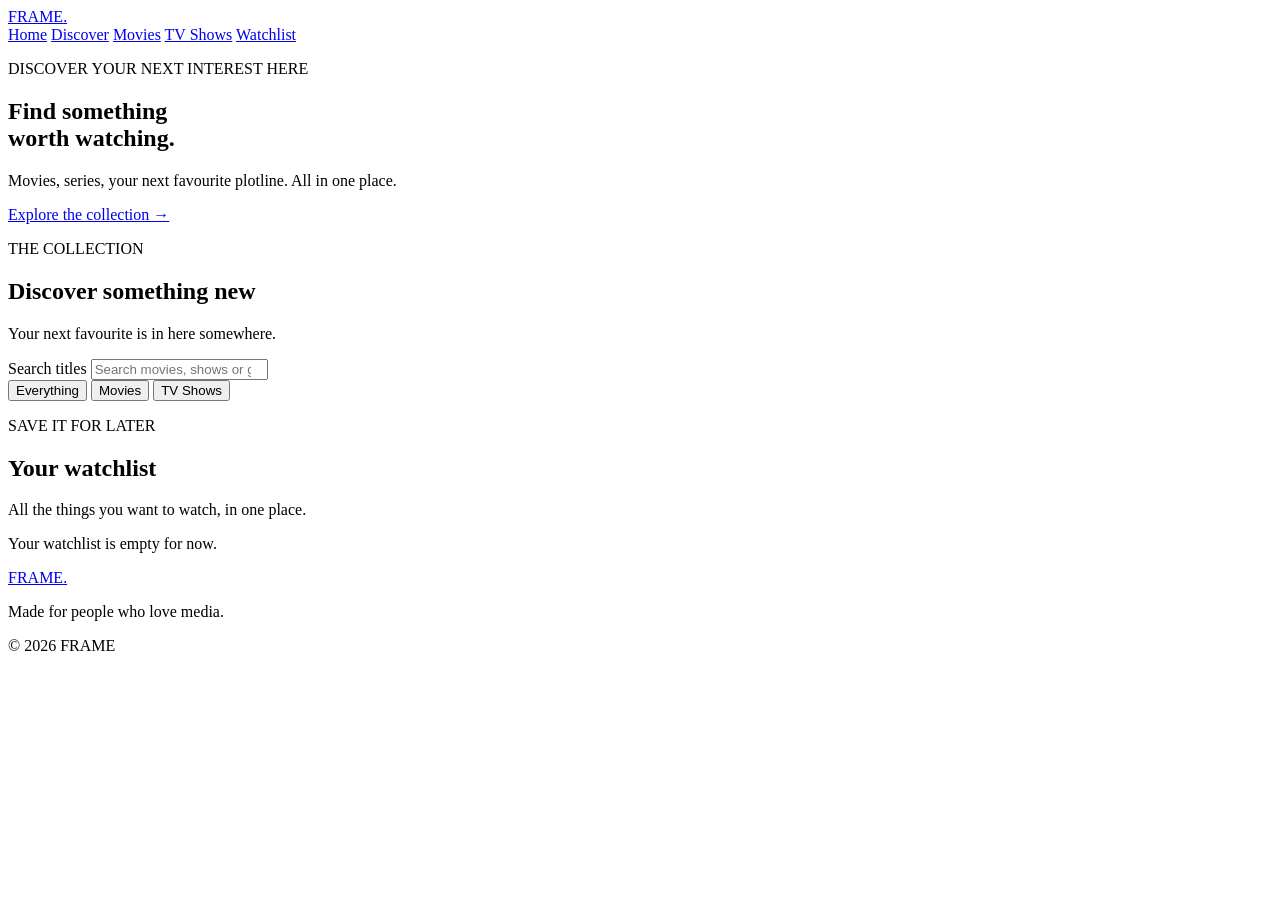
==== index.html @ 5cfdbf78 "rewriting html code" ====
<!DOCTYPE html>
<html lang="en">
<head>
    <meta charset="UTF-8">
    <meta name="viewport" content="width=device-width, initial-scale=1.0">

    <title>FRAME -- Find Your Next Watch</title>
    <link rel="stylesheet" href="style.css">
    <script src="script.js" defer></script>
</head>
<body>
     <header class="site-header">
        <a href="#" class="logo">FRAME<span>.</span></a>

         <nav>
            <a href="#home">Home</a>
            <a href="#discover">Discover</a>
            <a href="#movies">Movies</a>
            <a href="#shows">TV Shows</a>
            <a href="#watchlist">Watchlist</a>
         </nav>
     </header>
    
    <main>
        <section class="hero" id="home">
            <p>DISCOVER YOUR NEXT INTEREST HERE</p>
            <h1>Find something <br> worth <span>watching</span>.</h1>

            <p class="hero-description">
                Movies, series, your next favourite plotline. 
                All in one place. 
            </p>

            <a href="#discover" class="primary-button">
                Explore the collection →
            </a>
        </section>

        <section class="collection" id="discover">
            <div class="section-heading">
                <div>
                    <p class="eyebrow">THE COLLECTION</p>
                    <h2>Discover something new</h2>
                </div>
                <p class="muted">Your next favourite is in here somewhere.</p>
            </div>

            <label for="search" class="visually-hidden">
                Search titles
            </label>
            <input 
                type="search"
                id="search"
                placeholder="Search movies, shows or genres..."
            >

            <div class="filters" aria-label="Filter media">
                <button class="filter-button active" data-filter="all">
                    Everything
                </button>
                <button class="filter-button" data-filter="movie">
                    Movies
                </button>
                <button class="filter-button" data-filter="show">
                    TV Shows
                </button>
            </div>

            <div class="media-grid" id="media-grid">
                <!-- JavaScript will create the media cards here -->
            </div>

            <p id="empty-message" hidden>
                No titles found. Try another search!
            </p>
        </section>

        <section class="watchlist-section" id="watchlist">
            <p class="eyebrow">SAVE IT FOR LATER</p>
            <h2>Your watchlist</h2>
            <p class="muted">
                All the things you want to watch, in one place.
            </p>

            <div class="media-grid" id="watchlist-grid"></div>
            <p id="watchlist-empty">Your watchlist is empty for now.</p>
        </section>
    </main>

    <footer>
        <a href="#" class="logo">FRAME<span>.</span></a>
        <p>Made for people who love media.</p>
        <p>&copy; 2026 FRAME</p>
    </footer>

</body>
</html>
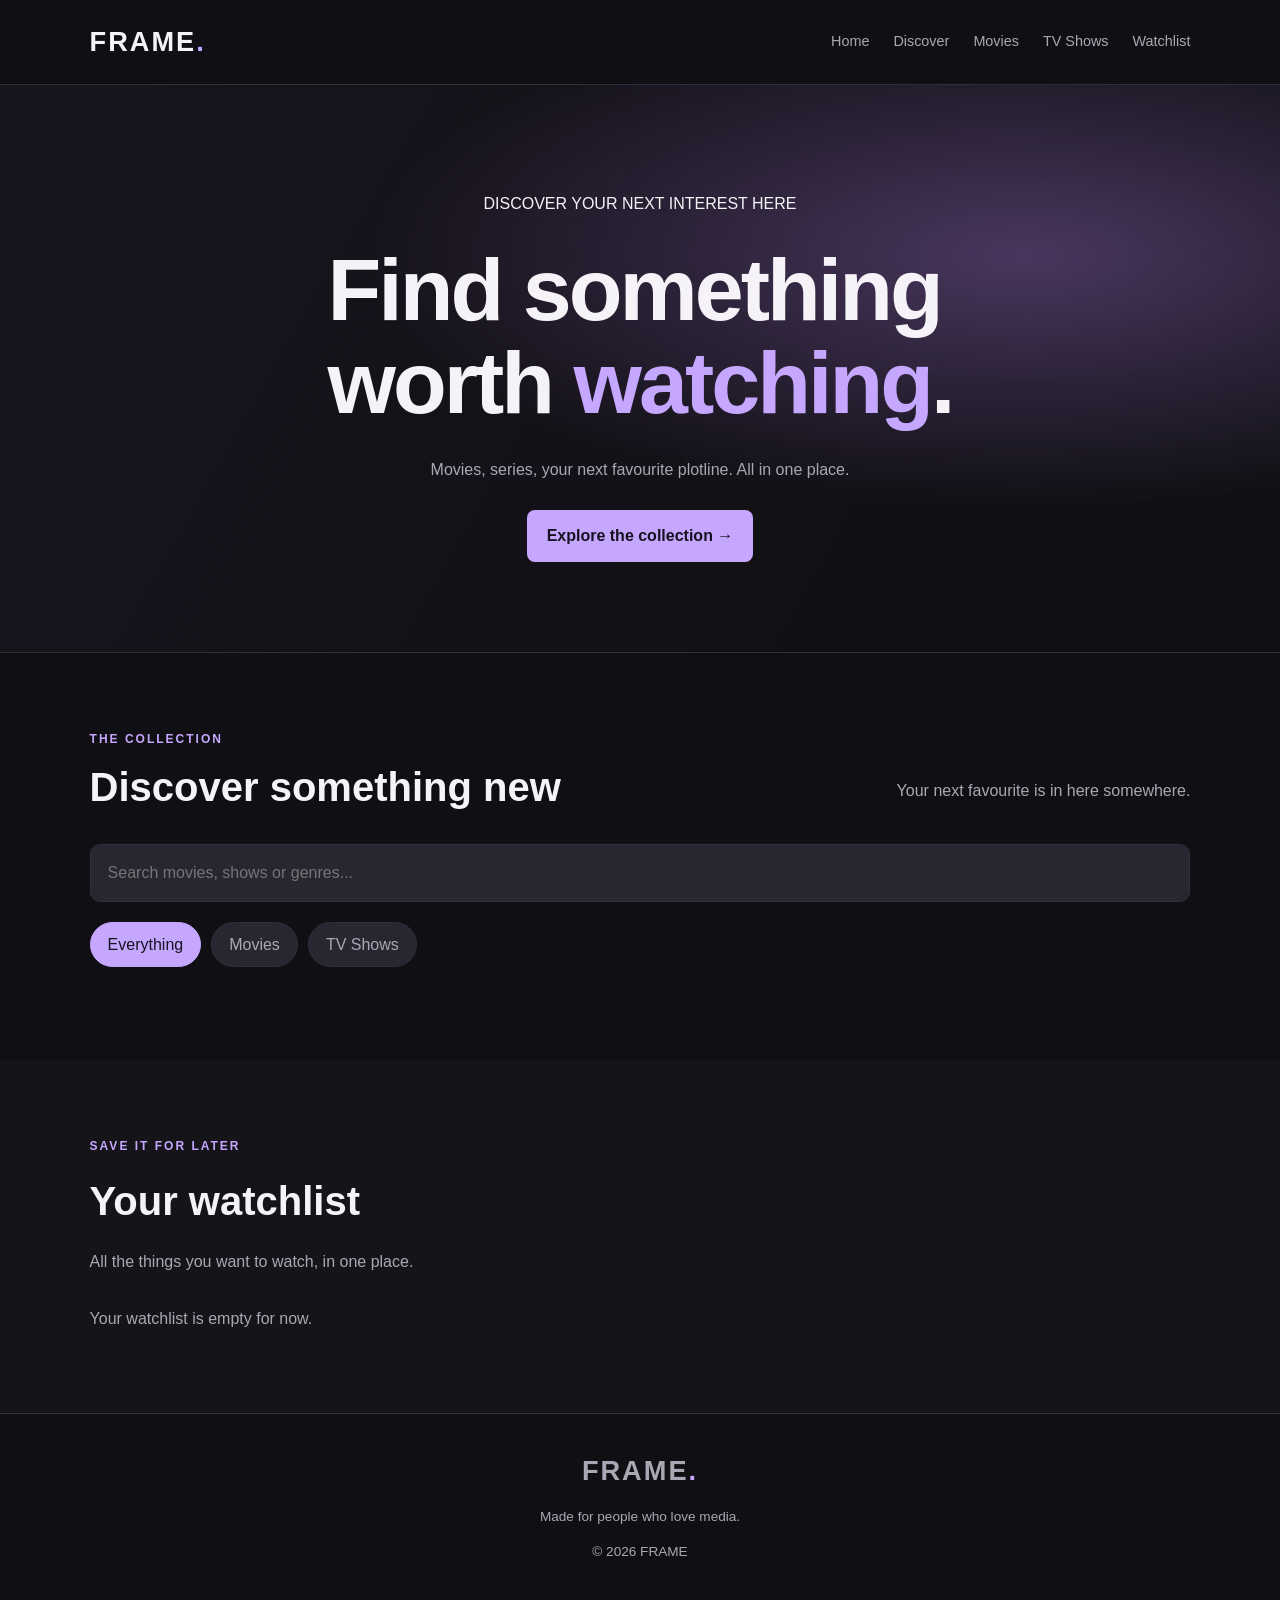
==== commit 8efb4753: "starting css code" ====
--- a/index.html
+++ b/index.html
@@ -92,6 +92,5 @@
         <p>Made for people who love media.</p>
         <p>&copy; 2026 FRAME</p>
     </footer>
-
 </body>
 </html>
--- a/style.css
+++ b/style.css
@@ -0,0 +1,356 @@
+/* FRAME - colours and basic styling */
+:root {
+    --background: #101014;
+    --surface: #272731;
+    --text: #f5f3f7;
+    --muted: #aaa7b4;
+    --accent: #c6a7ff;
+    --border: #30303a;
+}
+
+* {
+    box-sizing: border-box;
+}
+
+html {
+    scroll-behavior: smooth;
+    scroll-padding-top: 90px;
+}
+
+body {
+    margin: 0;
+    background: var(--background);
+    color: var(--text);
+    font-family: Arial, Arial, Helvetica, sans-serif; 
+    line-height: 1.6;
+}
+
+a {
+    color: inherit;
+    text-decoration: none;
+}
+
+button, 
+input {
+    font: inherit;
+}
+
+/* Header and navigation */ 
+.site-header {
+    display: flex;
+    justify-content: space-between;
+    align-items: center;
+    gap: 24px;
+    padding: 20px 7%;
+    border-bottom: 1px solid var(--border);
+    background: var(--background);
+    position: sticky;
+    top: 0;
+    z-index: 10;
+}
+
+.logo {
+    font-size: 1.7rem;
+    font-weight: 900;
+    letter-spacing: 2px;
+}
+
+.logo span {
+    color: var(--accent);
+}
+
+nav {
+    display: flex;
+    gap: 24px;
+    flex-wrap: wrap;
+}
+
+nav a {
+    color: var(--muted);
+    font-size: 0.9rem;
+    transition: color 0.2s;
+}
+
+nav a:hover {
+    color: var(--accent);
+}
+
+/* Homepage banner */
+.hero {
+    min-height: 420px;
+    padding: 90px 7%;
+    display: flex;
+    flex-direction: column;
+    align-items: center;
+    justify-content: center;
+    background: 
+        radial-gradient(ellipse at 80% 30%, #49365e 0%, transparent 45%),
+        linear-gradient(120deg, #19151f, #101014 75%);
+    border-bottom: 1px solid var(--border);
+}
+
+.eyebrow {
+    color: var(--accent);
+    font-size: 0.75rem;
+    font-weight: bold;
+    letter-spacing: 2px;
+}
+
+.hero h1 {
+    font-size: clamp(2.8rem, 7vw, 5.5rem);
+    line-height: 1.05;
+    margin: 12px 0;
+    letter-spacing: -3px;
+}
+
+.hero h1 span {
+    color: var(--accent);
+}
+
+.hero-description {
+    max-width: 480px;
+    color: var(--muted);
+    margin-bottom: 28px;
+}
+
+.primary-button {
+    display: inline-block;
+    background: var(--accent);
+    color: #17121f;
+    padding: 13px 20px;
+    border-radius: 8px;
+    font-weight: bold;
+    transition: transform 0.2s, opacity 0.2s;
+}
+
+.primary-button:hover {
+    transform: translateY(-2px);
+    opacity: 0.9;
+}
+
+/* collection sections */
+.collection, 
+.watchlist-section {
+    padding: 65px 7%;
+}
+
+.section-heading {
+    display: flex;
+    justify-content: space-between;
+    align-items: flex-end;
+    gap: 20px;
+    margin-bottom: 25px;
+}
+
+.section-heading h2, 
+.watchlist-section h2 {
+    margin: 0;
+    font-size: clamp(1.8rem, 4vw, 2.5rem);
+}
+
+.section-heading .eyebrow {
+    margin-bottom: 6px;
+}
+
+.muted {
+    color: var(--muted);
+}
+
+#search {
+    width: 100%;
+    padding: 15px 17px;
+    background: var(--surface);
+    border: 1px solid var(--border);
+    border-radius: 10px;
+    color: var(--text);
+    outline: none;
+}
+
+#search:focus {
+    border-color: var(--accent);
+}
+
+.filters {
+    display: flex;
+    gap: 10px;
+    flex-wrap: wrap;
+    margin: 20px 0 28px;
+}
+
+.filter-button {
+    background: var(--surface);
+    color: var(--muted);
+    border: 1px solid var(--border);
+    border-radius: 30px;
+    padding: 9px 17px;
+    cursor: pointer;
+}
+
+.filter-button:hover, 
+.filter-button.active {
+    background: var(--accent);
+    border-color: var(--accent);
+    color: #17121f;
+}
+
+/* Media cards */
+.media-grid {
+    display: grid;
+    grid-template-columns: repeat(4, minmax(0, 1fr));
+    gap: 24px 18px;
+}
+
+.media-card {
+    min-width: 0;
+}
+
+.poster {
+    position: relative;
+    aspect-ratio: 2 / 3;
+    display: flex;
+    align-items: flex-end;
+    padding: 16px;
+    overflow: hidden;
+    border-radius: 10px;
+    background: 
+        linear-gradient(180deg, transparent 30%, #000c 100%), 
+        var(--poster-colour, #393044);
+    transition: transform 0.25s;
+}
+
+.poster:hover {
+    transform: translateY(-5px);
+}
+
+.poster-art {
+    position: absolute;
+    inset: 0;
+    background: 
+        radial-gradient(ellipse at 70% 25%, #ffffff20, transparent 40%), 
+        linear-gradient(145deg, transparent 25%, #0005);
+}
+
+.poster-title {
+    position: relative;
+    z-index: 1;
+    font-size: clamp(1.1rem, 2vw, 1.7rem);
+    font-weight: 900;
+    line-height: 1.1;
+    text-shadow: 0 2px 10px #0008;
+}
+
+.media-type {
+    color: var(--accent);
+    text-transform: uppercase;
+    font-size: 0.7rem;
+    letter-spacing: 1px;
+    font-weight: bold;
+}
+
+.media-card h3 {
+    font-size: 1rem;
+    margin: 12px 0 3px;
+}
+
+.card-meta {
+    color: var(--muted);
+    font-size: 0.85rem;
+    margin: 0;
+}
+
+.rating {
+    margin: 8px 0;
+    font-size: 0.85rem;
+}
+
+.card-actions {
+    display: flex;
+    gap: 8px;
+    margin-top: 12px;
+}
+
+.card-button {
+    background: var(--surface);
+    color: var(--text);
+    border: 1px solid var(--border);
+    border-radius: 7px;
+    padding: 8px 10px;
+    cursor: pointer;
+    font-size: 0.8rem;
+}
+
+.card-button:hover {
+    background: var(--surface-hover);
+    border-color: var(--accent);
+}
+
+/* Watchlist and footer */
+.watchlist-section {
+    border-top: 1px soli var(--border);
+    background: #141419;
+}
+
+#watchlist-empty {
+    color: var(--muted);
+}
+
+footer {
+    padding: 35px 7%;
+    border-top: 1px solid var(--border);
+    color: var(--muted);
+    text-align: center;
+    font-size: 0.85rem;
+}
+
+.visually-hidden {
+    position: absolute;
+    width: 1px;
+    height: 1px;
+    padding: 0;
+    margin: -1px;
+    overflow: hidden;
+    clip: rect(0, 0, 0, 0);
+    white-space: nowrap;
+    border: 0;
+}
+
+/* Responsive design */
+@media (max-width: 900px) {
+    .media-grid {
+        grid-template-columns: repeat(3, minmax(0, 1fr));
+    }
+
+    .site-header {
+        align-items: flex-start;
+        flex-direction: column;
+    }
+
+    nav {
+        gap: 14px;
+    }
+}
+
+@media (max-width: 600px) {
+    .media-grid {
+        grid-template-columns: repeat(2, minmax(0, 1fr));
+        gap: 22px 12px;
+    }
+
+    .hero {
+        padding: 65px 6%;
+    }
+
+    .collection, 
+    .watchlist-section {
+        padding: 45px 6%;
+    }
+
+    .section-heading {
+        align-items: flex-start;
+        flex-direction: column;
+    }
+
+    .site-header {
+        padding: 16px 6%;
+    }
+}
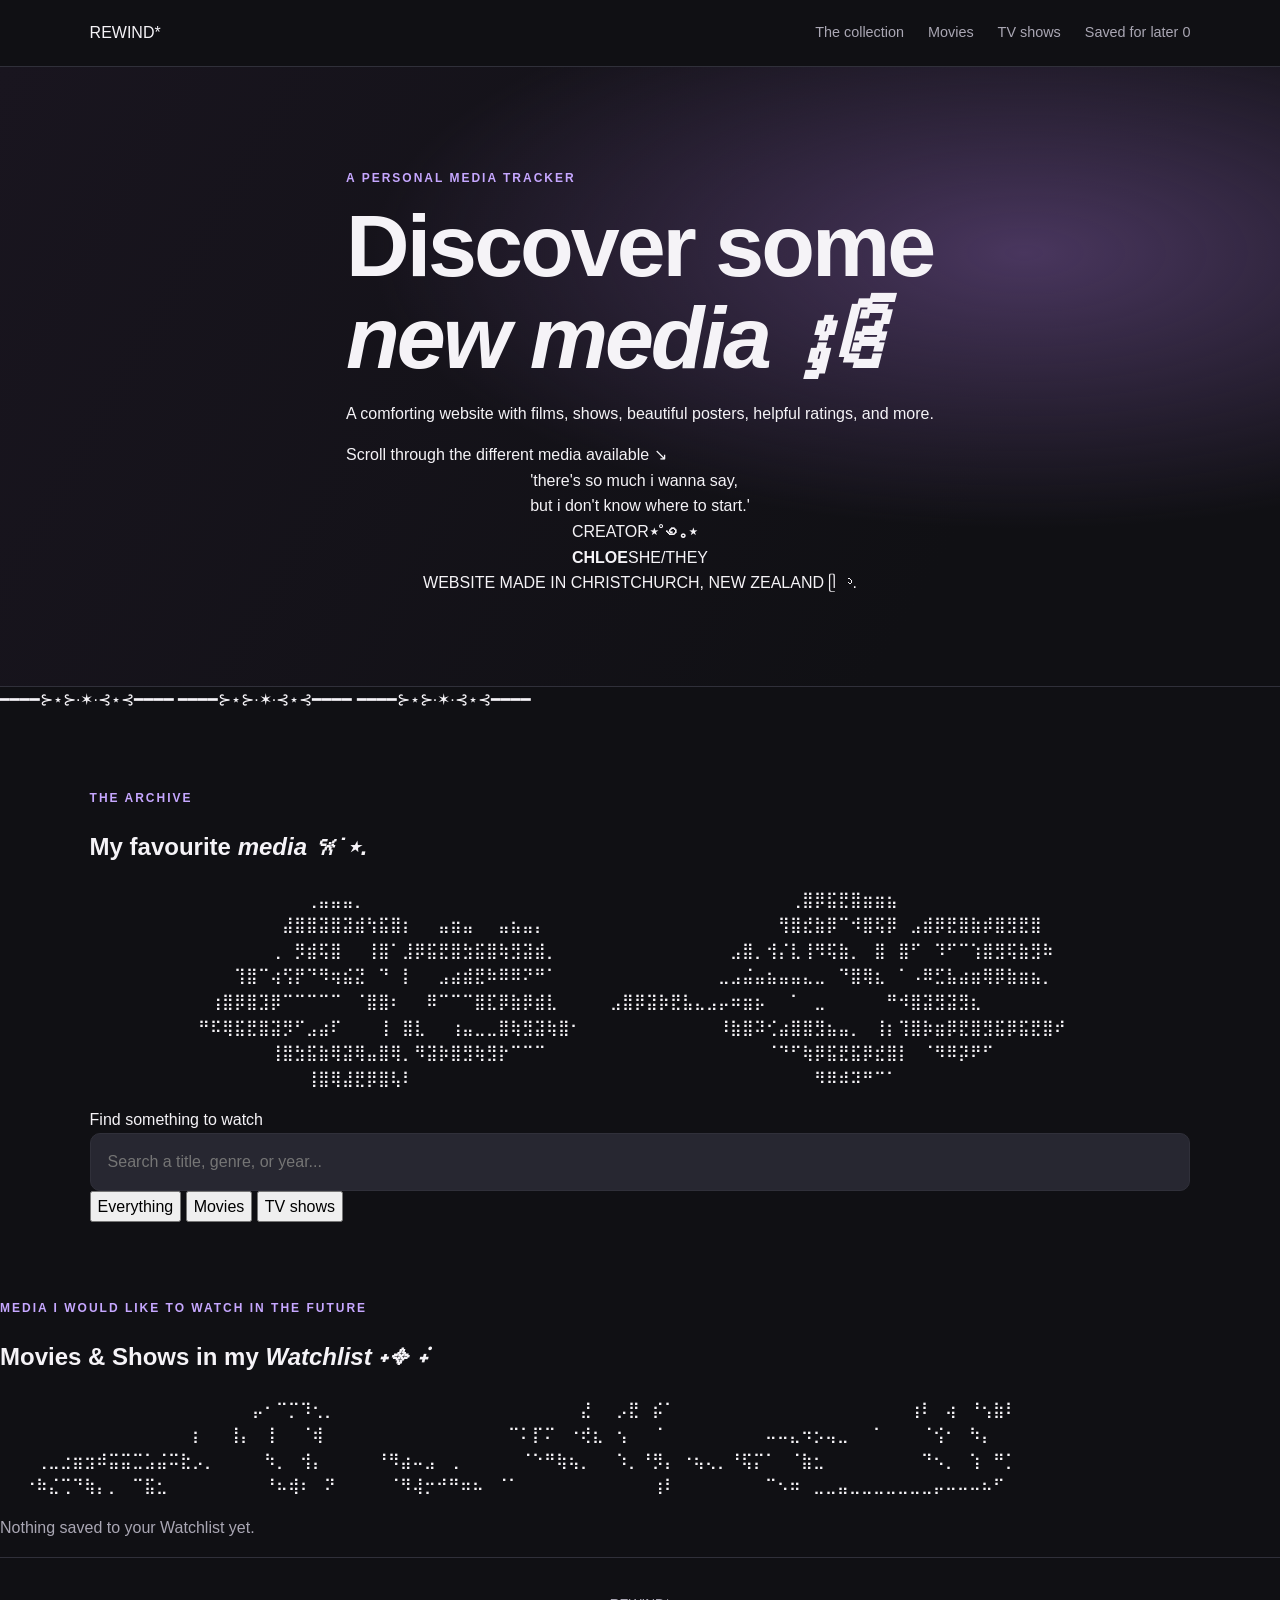
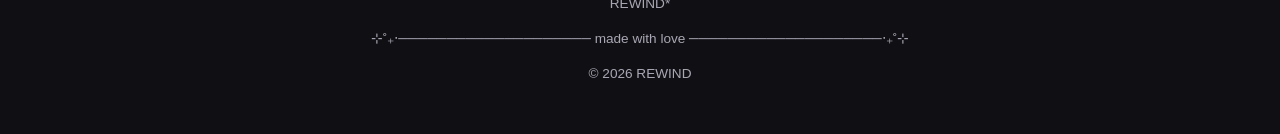
==== commit 981269b9: "re-coding html page" ====
--- a/index.html
+++ b/index.html
@@ -3,94 +3,112 @@
 <head>
     <meta charset="UTF-8">
     <meta name="viewport" content="width=device-width, initial-scale=1.0">
-
-    <title>FRAME -- Find Your Next Watch</title>
+    <meta name="theme-colour" content="#f2eadb">
+    <title>REWIND | a media scrapbook</title>
     <link rel="stylesheet" href="style.css">
     <script src="script.js" defer></script>
 </head>
 <body>
      <header class="site-header">
-        <a href="#" class="logo">FRAME<span>.</span></a>
-
-         <nav>
-            <a href="#home">Home</a>
-            <a href="#discover">Discover</a>
-            <a href="#movies">Movies</a>
-            <a href="#shows">TV Shows</a>
-            <a href="#watchlist">Watchlist</a>
-         </nav>
+        <a class="wordmark" href="index.html">REWIND<span>*</span></a>
+        <nav aria-label="Main navigation">
+            <a href="#collection">The collection</a>
+            <a href="#movies" data-jump-filter="movie">Movies</a>
+            <a href="#shows" data-jump-filter="show">TV shows</a>
+            <a href="#watchlist">Saved for later <span id="watchlist-count">0</span></a>
+        </nav>
      </header>
     
     <main>
-        <section class="hero" id="home">
-            <p>DISCOVER YOUR NEXT INTEREST HERE</p>
-            <h1>Find something <br> worth <span>watching</span>.</h1>
-
-            <p class="hero-description">
-                Movies, series, your next favourite plotline. 
-                All in one place. 
-            </p>
-
-            <a href="#discover" class="primary-button">
-                Explore the collection →
-            </a>
+        <section class="hero">
+            <div class="hero-copy">
+                <p class="eyebrow">A PERSONAL MEDIA TRACKER</p>
+                <h1>Discover some<br><em>new media ⨾༊󠀺</em></h1>
+                <p class="hero-intro">A comforting website with films, shows, beautiful posters, helpful ratings, and more.</p>
+                <a class="ink-button" href="#collection">Scroll through the different media available <span>↘</span></a>
+            </div>
+            <div class="hero-note note-one">'there's so much i wanna say,<br>but i don't know where to start.'</div>
+            <div class="hero-stamp" aria-hidden="true">
+                <span>CREATOR</span><strong>⋆˚꩜｡⋆<br>CHLOE</strong><span>SHE/THEY</span>
+            </div>
+            <div class="hero-caption">WEBSITE MADE IN CHRISTCHURCH, NEW ZEALAND ᥫ᭡.</div>
         </section>
 
-        <section class="collection" id="discover">
-            <div class="section-heading">
+        <section class="intro-strip">
+            <span> ━━━━⊱⋆⊱·✶·⊰⋆⊰━━━━</span>
+            <span> ━━━━⊱⋆⊱·✶·⊰⋆⊰━━━━</span>
+            <span> ━━━━⊱⋆⊱·✶·⊰⋆⊰━━━━</span>
+        </section>
+
+        <section class="collection section-wrap" id="collection">
+            <div class="section-top">
                 <div>
-                    <p class="eyebrow">THE COLLECTION</p>
-                    <h2>Discover something new</h2>
+                    <p class="eyebrow">THE ARCHIVE</p>
+                    <h2>My favourite <em>media 𐙚˙⋆.</em></h2>
                 </div>
-                <p class="muted">Your next favourite is in here somewhere.</p>
+                <p class="section-aside">
+                        ⠀⠀⠀⠀⠀⠀⠀⠀⠀⠀⠀⠀⠀⠀⠀⠀⠀⠀⢀⣤⣤⣤⡀⠀⠀⠀⠀⠀⠀⠀⠀⠀⠀⠀⠀⠀⠀⠀⠀⠀⠀
+                        ⠀⠀⠀⠀⠀⠀⠀⠀⠀⠀⠀⠀⠀⠀⠀⠀⠀⢀⣿⡿⣯⣟⣿⣶⣶⣦⠀⠀⠀⠀⠀⠀⠀⠀⠀⠀⠀⠀⠀⠀⠀
+                        ⠀⠀⠀⠀⠀⠀⠀⠀⠀⠀⠀⠀⠀⠀⠀⠀⣼⣿⣿⣽⣿⣽⣾⢳⣯⣿⡆⠀⠀⣤⣶⣤⠀⠀⣤⣦⣤⡄⠀⠀⠀
+                        ⠀⠀⠀⠀⠀⠀⠀⠀⠀⠀⠀⠀⠀⠀⠀⠀⢻⣿⣞⣷⡿⠉⠺⣿⢯⡿⠀⣠⣾⡿⣟⣿⣷⡾⣿⣻⣟⣿⠀⠀⠀
+                        ⠀⠀⠀⠀⠀⠀⠀⠀⠀⠀⠀⠀⠀⠀⠀⢀⠀⡻⣾⢯⣿⠀⠀⢸⣿⠁⣸⡿⣯⣟⣿⣳⣯⣿⢷⣻⣽⣾⡀⠀⠀
+                        ⠀⠀⠀⠀⠀⠀⠀⠀⠀⠀⠀⠀⣠⣿⡀⢺⡌⣇⢸⠻⢯⣷⡀⠀⣿⠀⣿⠋⠀⠹⠋⠉⢱⣿⣻⢯⣷⣻⠷⠀⠀
+                        ⠀⠀⠀⠀⠀⠀⠀⠀⠀⠀⠀⠀⢹⣿⠉⢴⢫⡟⠙⠻⢶⣮⣝⠀⠙⠀⡇⠀⠀⣠⣴⣾⣟⠷⠿⠿⠝⠛⠁⠀⠀
+                        ⠀⠀⠀⠀⠀⠀⠀⠀⠀⠀⠀⣀⣠⣬⣤⣦⣤⣤⣄⣀⠀⠙⣿⢿⣆⠀⠁⠠⠿⣋⣧⣴⣶⢿⡿⣷⣶⣦⡀⠀⠀
+                        ⠀⠀⠀⠀⠀⠀⠀⠀⠀⠀⢰⣿⡿⣿⣹⡿⠉⠉⠉⠉⠉⠀⠈⣿⣿⠆⠀⠀⠿⠉⠉⠉⣿⣏⡿⣷⡿⣾⣇⠀⠀
+                                ⠀⠀⣠⣿⡿⣽⡷⣟⣧⣄⣠⡤⠶⣶⡦⠀⠀⠁⠀⣀⠀⠀⠀⠀⠀⠛⠺⣿⣽⣻⣽⣻⣆⠀
+                        ⠀⠀⠀⠀⠀⠀⠀⠀⠀⠛⠯⢿⣯⣟⣿⣽⡻⠋⣠⣴⠏⠀⠀⠀⢸⠀⣿⣇⠀⠀⢰⣤⣀⣀⣿⢷⣻⣽⢷⣿⠂
+                        ⠀⠀⠀⠀⠀⠀⠀⠀⠀⠀⠀⠸⣷⣿⠽⢊⣴⣿⣿⣻⣦⣤⡀⠀⢸⡆⢹⣿⡷⣶⡿⣟⣿⣻⣯⡿⣯⣟⣿⠞⠀
+                        ⠀⠀⠀⠀⠀⠀⠀⠀⠀⠀⠀⠀⠀⠀⠀⢸⣿⣳⣯⣷⢿⣽⢿⣤⣿⢿⡀⠻⣽⡷⣿⣻⢷⣻⡗⠉⠉⠉⠀⠀⠀
+                        ⠀⠀⠀⠀⠀⠀⠀⠀⠀⠀⠀⠀⠀⠀⠀⠈⠙⠋⢷⡿⣯⣟⣯⡿⣞⣿⡇⠀⠈⠻⠿⡽⠟⠋⠀⠀⠀⠀⠀⠀⠀
+                        ⠀⠀⠀⠀⠀⠀⠀⠀⠀⠀⠀⠀⠀⠀⠀⠀⠀⠀⢸⣿⢿⣼⣟⡿⣿⢧⠇⠀⠀⠀⠀⠀⠀⠀⠀⠀⠀⠀⠀⠀⠀
+                        ⠀⠀⠀⠀⠀⠀⠀⠀⠀⠀⠀⠀⠀⠀⠀⠀⠀⠀⠀⠻⠿⠾⠽⠛⠉⠁⠀⠀⠀⠀⠀⠀⠀⠀⠀⠀⠀⠀⠀⠀⠀
+                </p>
             </div>
 
-            <label for="search" class="visually-hidden">
-                Search titles
-            </label>
-            <input 
-                type="search"
-                id="search"
-                placeholder="Search movies, shows or genres..."
-            >
+            <label class="search-label" for="search">Find something to watch</label>
+            <input id="search" class="search-input" type="search" placeholder="Search a title, genre, or year...">
 
-            <div class="filters" aria-label="Filter media">
-                <button class="filter-button active" data-filter="all">
-                    Everything
-                </button>
-                <button class="filter-button" data-filter="movie">
-                    Movies
-                </button>
-                <button class="filter-button" data-filter="show">
-                    TV Shows
-                </button>
+            <div class="filter-row" aria-label="Filter collection">
+                <button class="filter-chip is-active" data-filter="all">Everything</button>
+                <button class="filter-chip" data-filter="movie">Movies</button>
+                <button class="filter-chip" data-filter="show">TV shows</button>
             </div>
 
-            <div class="media-grid" id="media-grid">
-                <!-- JavaScript will create the media cards here -->
-            </div>
-
-            <p id="empty-message" hidden>
-                No titles found. Try another search!
-            </p>
+            <div id="media-grid" class="poster-grid" aria-live="polite"></div>
+            <p id="empty-message" class="empty-state" hidden>No matches found. Please try another search.</p>
         </section>
 
-        <section class="watchlist-section" id="watchlist">
-            <p class="eyebrow">SAVE IT FOR LATER</p>
-            <h2>Your watchlist</h2>
-            <p class="muted">
-                All the things you want to watch, in one place.
-            </p>
-
-            <div class="media-grid" id="watchlist-grid"></div>
-            <p id="watchlist-empty">Your watchlist is empty for now.</p>
+        <section class="saved-section" id="watchlist">
+            <div class="section-top">
+                <div>
+                    <p class="eyebrow">MEDIA I WOULD LIKE TO WATCH IN THE FUTURE</p>
+                    <h2>Movies & Shows in my <em>Watchlist ˖᯽ ݁˖</em></h2>
+                </div>
+                <p class="section-aside">
+                    ⠀⠀⠀⠀⠀⠀⠀⠀⠀⠀⠀⠀⠀⠀⠀⠀⠀⠀⠀⠀⠀⡤⠂⠉⡉⠹⢂⡀
+                    ⠀⠀⠀⠀⠀⠀⠀⠀⠀⠀⠀⠀⠀⠀⠀⠀⠀⠀⠀⠀⣜⠀⠀⡠⣟⠀⡮⠁
+                    ⠀⠀⠀⠀⠀⠀⠀⠀⠀⠀⠀⠀⠀⠀⠀⠀⠀⠀⠀⢰⠇⠀⢴⠀⠘⢢⣷⠇
+                    ⠀⠀⠀⠀⠀⠀⠀⠀⠀⠀⠀⠀⠀⠀⠀⠀⡆⠀⠀⢸⡄⠀⢸⠀⠀⠈⢾⠀
+                    ⠀⠀⠀⠀⠀⠀⠀⠀⠀⠀⠀⠀⠀⠀⠉⠅⡏⠍⠀⠐⢞⣆⠀⢢⠀⠀⠈⠀
+                    ⠀⠀⠀⠀⠀⠀⠀⠤⠤⣄⠲⡢⢤⣀⠀⠀⠁⠀⠀⠀⠈⢪⠂⠀⠳⡄⠀⠀
+                    ⠀⠀⠀⢀⣀⣐⣶⣲⠾⣭⣭⣉⣡⣬⠭⣗⡠⡀⠀⠀⠀⠀⠳⡀⠀⢺⡄⠀
+                    ⠀⠀⠀⠘⠻⣴⠤⣠⠀⢀⠀⠀⠀⠀⠀⠈⠑⠛⢷⢦⡀⠀⠀⠱⡀⠘⡻⡄
+                    ⠐⢦⢄⡀⠘⢯⡍⠁⠀⠈⣷⣂⠀⠀⠀⠀⠀⠀⠀⠀⠙⠢⡀⠀⢱⠀⠛⡁
+                    ⠀⠀⠐⠷⣌⢉⠙⢷⡄⡀⠀⠉⣯⣂⠀⠀⠀⠀⠀⠀⠀⠀⠘⠦⢾⠆⠀⠝
+                    ⠀⠀⠀⠀⠈⠻⢼⡒⠚⠛⠶⠦⠀⠈⠁⠀⠀⠀⠀⠀⠀⠀⠀⠀⠀⠀⢰⠇
+                    ⠀⠀⠀⠀⠀⠀⠀⠉⠢⠶⠀⣀⣀⣤⣀⣀⣀⣀⣀⣀⣀⡤⠤⠤⠤⠦⠋⠀
+                </p>
+            </div>
+            <div id="watchlist-grid" class="poster-grid"></div>
+            <p id="watchlist-empty" class="empty-state">Nothing saved to your Watchlist yet.</p>
         </section>
     </main>
 
-    <footer>
-        <a href="#" class="logo">FRAME<span>.</span></a>
-        <p>Made for people who love media.</p>
-        <p>&copy; 2026 FRAME</p>
+    <footer class="site-footer">
+        <a class="wordmark" href="index.html">REWIND<span>*</span></a>
+        <p>⊹˚₊‧────────────────────   made with love   ────────────────────‧₊˚⊹</p>
+        <p>&copy; 2026 REWIND</p>
     </footer>
 </body>
 </html>
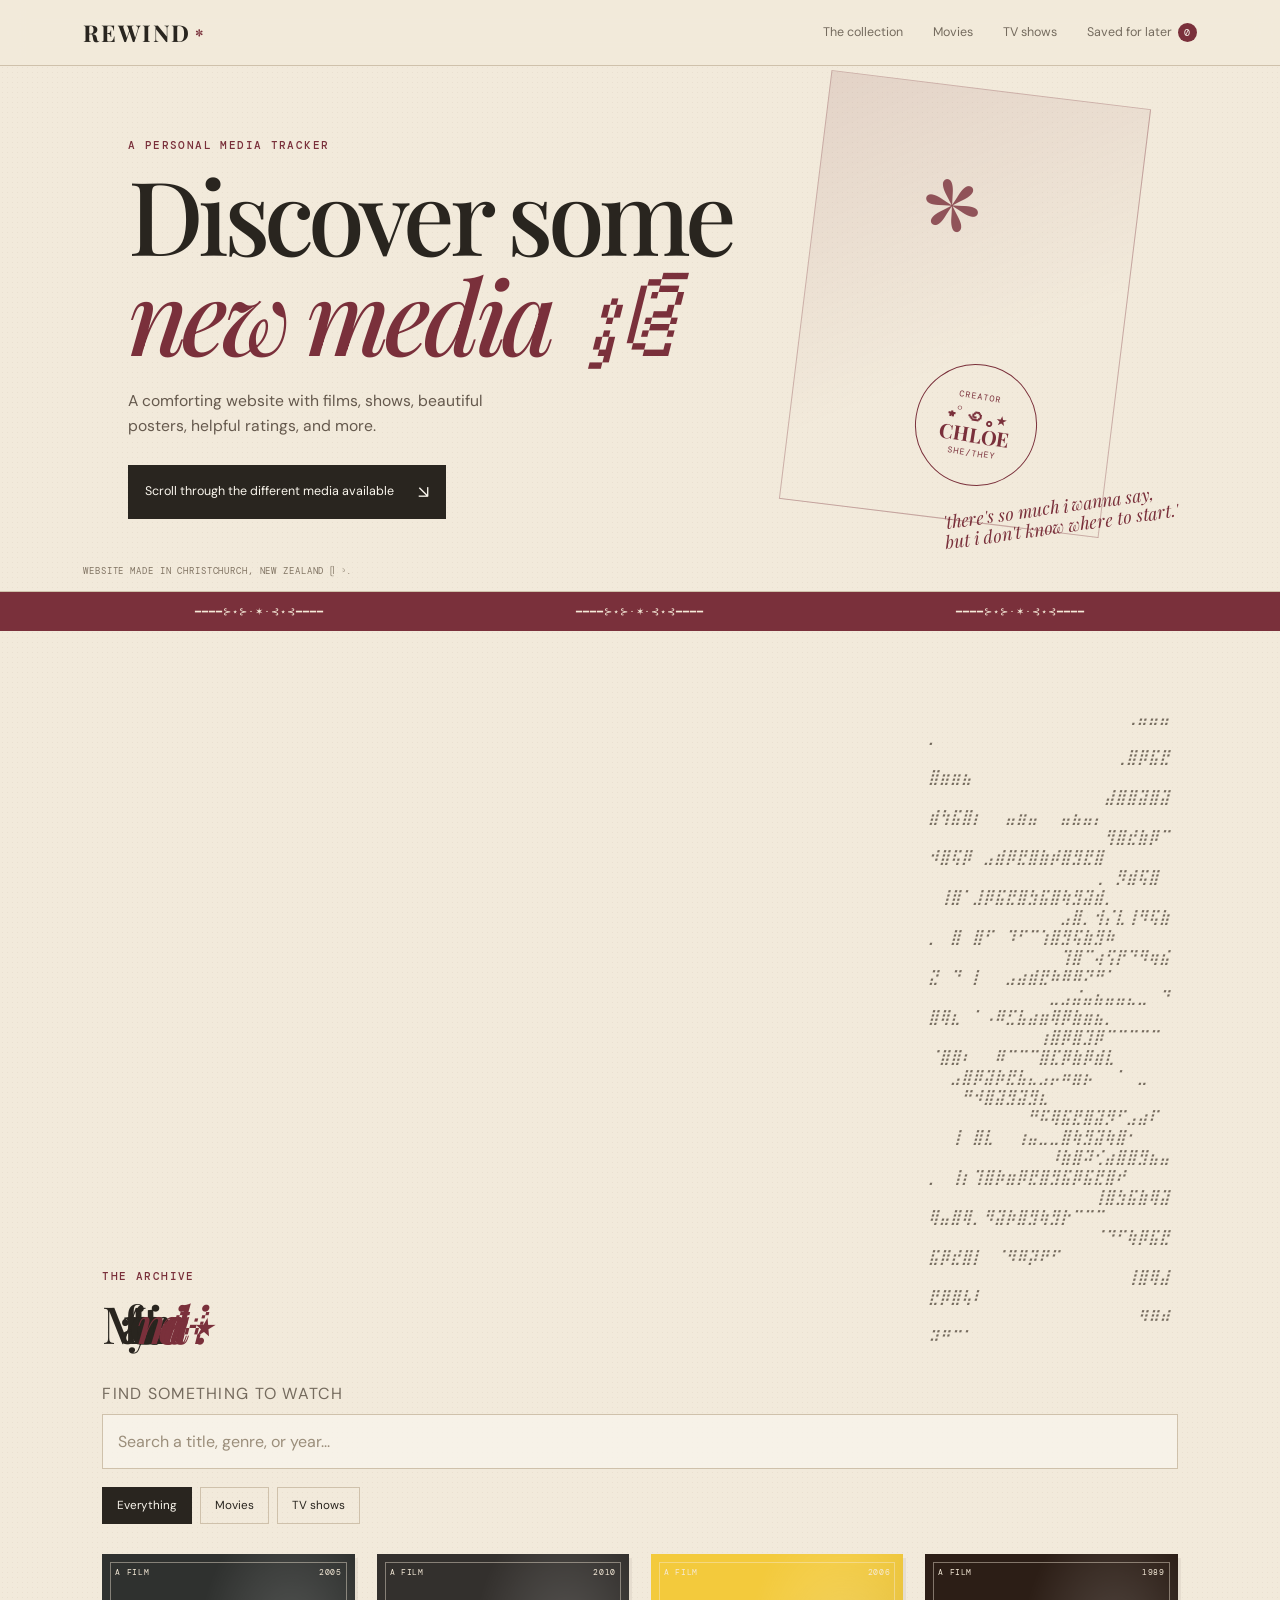
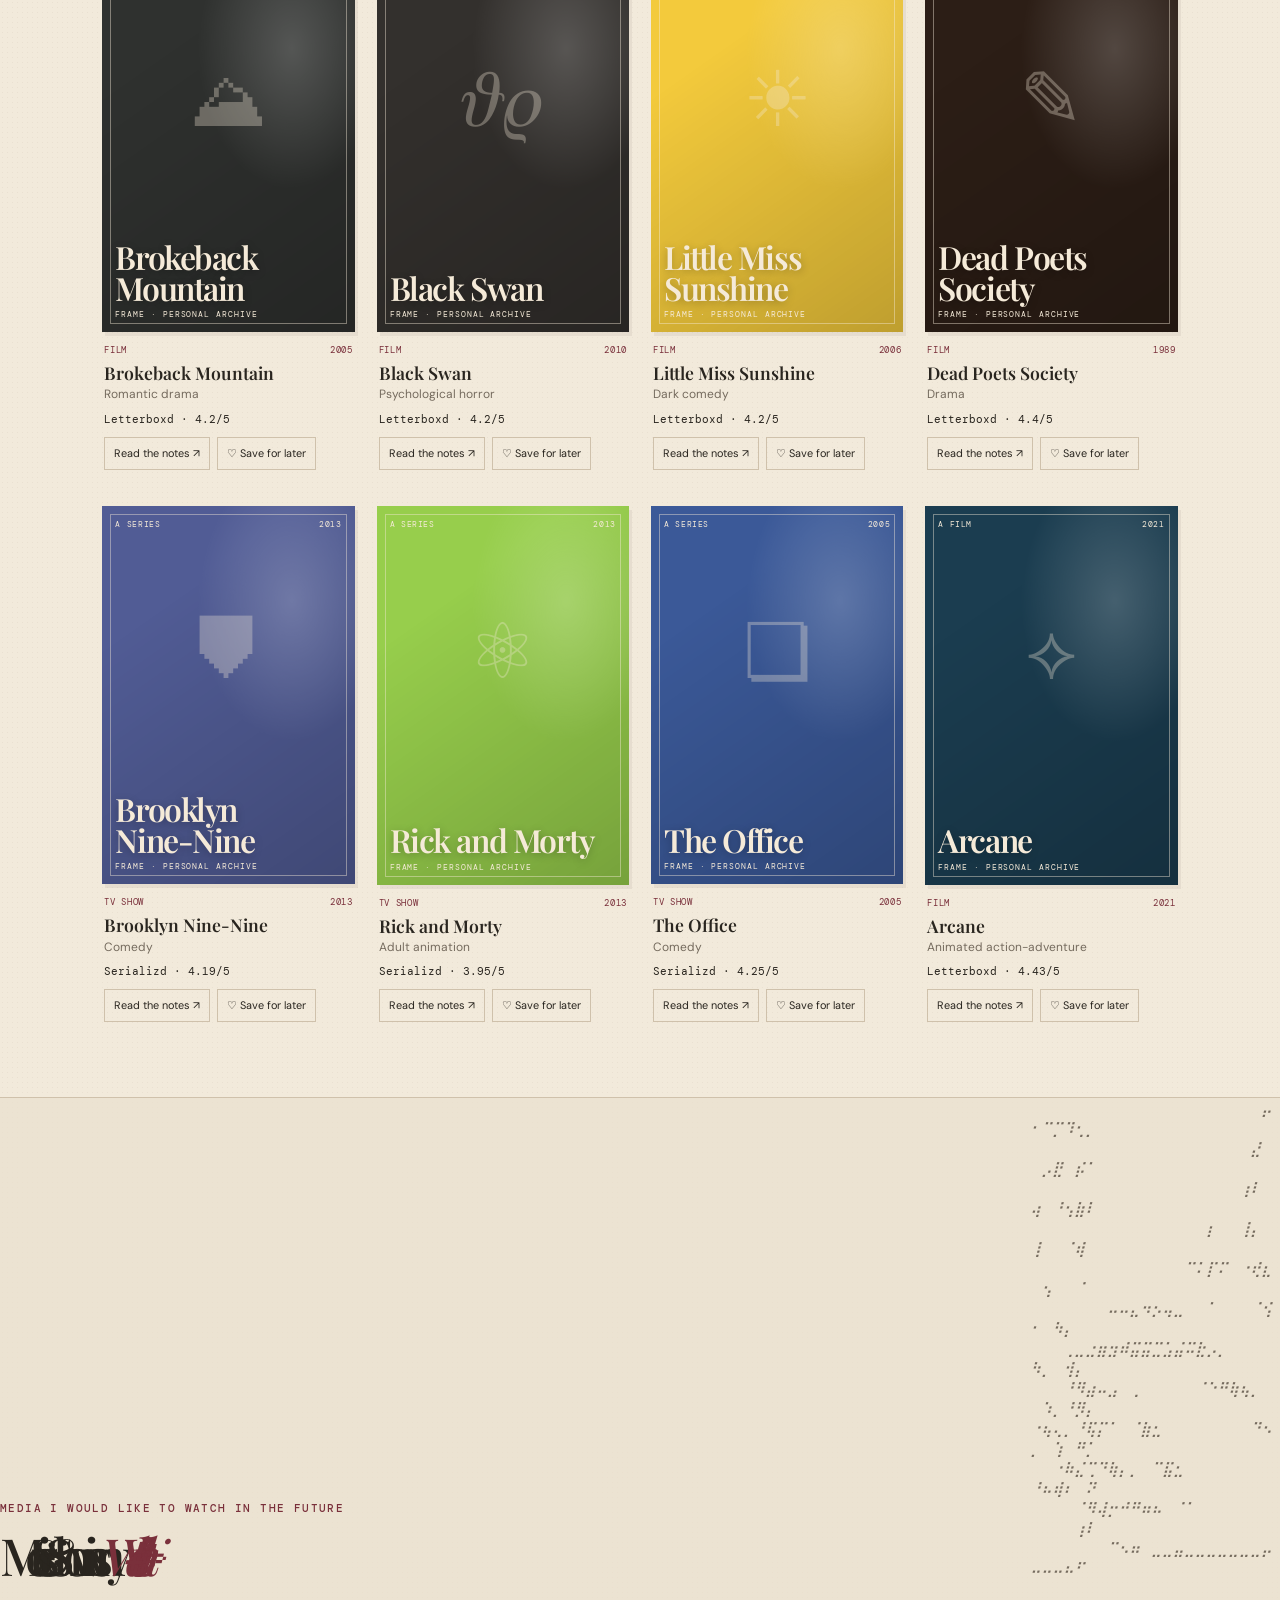
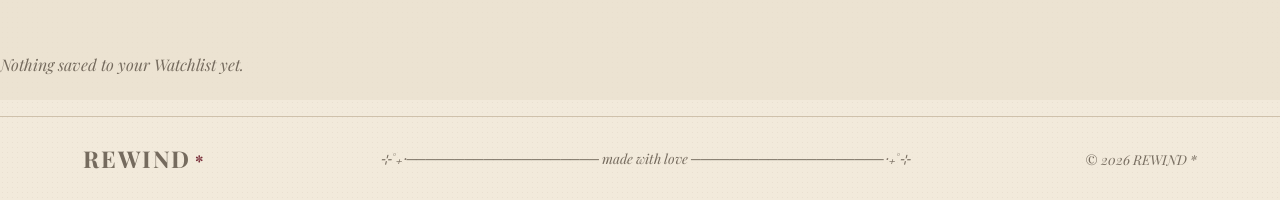
==== commit c0ee7792: "added html and javascript for title pages" ====
--- a/index.html
+++ b/index.html
@@ -108,7 +108,7 @@
     <footer class="site-footer">
         <a class="wordmark" href="index.html">REWIND<span>*</span></a>
         <p>⊹˚₊‧────────────────────   made with love   ────────────────────‧₊˚⊹</p>
-        <p>&copy; 2026 REWIND</p>
+        <p>&copy; 2026 REWIND *</p>
     </footer>
 </body>
 </html>
--- a/style.css
+++ b/style.css
@@ -1,356 +1,188 @@
-/* FRAME - colours and basic styling */
+@import url('https://fonts.googleapis.com/css2?family=DM+Mono:wght@400;500&family=DM+Sans:wght@400;500;600;700&family=Playfair+Display:ital,wght@0,500;0,600;0,700;1,500;1,600&display=swap');
+
 :root {
-    --background: #101014;
-    --surface: #272731;
-    --text: #f5f3f7;
-    --muted: #aaa7b4;
-    --accent: #c6a7ff;
-    --border: #30303a;
+    --paper: #f2eadb;
+    --paper-deep: #e6dac5;
+    --ink: #29251f;
+    --muted: #756b5e;
+    --wine: #7a303b;
+    --olive: #747751;
+    --ochre: #c39b54;
+    --line: #cfc1ab;
+    --white-paper: #faf6ed;
+    --serif: "Playfair Display", Georgia, serif;
+    --sans: "DM Sans", Arial, sans-serif;
+    --mono: "DM Mono", monospace;
 }
 
-* {
-    box-sizing: border-box;
-}
-
-html {
-    scroll-behavior: smooth;
-    scroll-padding-top: 90px;
-}
-
+* { box-sizing: border-box; }
+html { scroll-behavior: smooth; scroll-padding-top: 90px; }
 body {
     margin: 0;
-    background: var(--background);
-    color: var(--text);
-    font-family: Arial, Arial, Helvetica, sans-serif; 
+    background: var(--paper);
+    color: var(--ink);
+    font-family: var(--sans); 
     line-height: 1.6;
+    background-image: radial-gradient(#6f5c4010 .7px, transparent .7px);
+    background-size: 5px 5px;
 }
+a { color: inherit; text-decoration: none; }
+button, input { font: inherit; }
+button { color: inherit; }
+::selection { background: #d8b9a7; color: var(--ink); }
 
-a {
-    color: inherit;
-    text-decoration: none;
+.site-header {
+    position: sticky; top: 0; z-index: 10;
+    display: flex; justify-content: space-between; align-items: center;
+    gap: 24px; padding: 17px 6.5%;
+    background: #f2eadbf2; backdrop-filter: blur(12px);
+    border-bottom: 1px solid var(--line);
 }
+.wordmark { font: 700 1.45rem var(--serif); letter-spacing: .08em; }
+.wordmark span { color: var(--wine); font-size: 1.1rem; margin-left: 4px;}
+nav { display: flex; align-items: center; flex-wrap: wrap; gap: clamp(12px, 2.5vw, 30px); }
+nav a { color: var(--muted); font-size: 0.78rem; }
+nav a:hover { color: var(--wine); }
+#watchlist-count { display: inline-grid; place-items: center; min-width: 19px; height: 19px; padding: 0 4px; 
+    margin-left: 3px; border-radius: 50%; background: var(--wine); color: var(--white-paper); font: .65rem var(--mono); }
 
-button, 
-input {
-    font: inherit;
+.hero {
+    min-height: 475px; position: relative; overflow: hidden;
+    display: flex; align-items: center; padding: 72px 10%;
+    background: 
+        radial-gradient(ellipse at 78% 40%, #b9a57b55 0%, transparent 38%),
+        linear-gradient(115deg, #e8dcc7, #f2eadb 60% #dfd0b8);
+    border-bottom: 1px solid var(--line);
 }
+.hero::before {
+    content: ""; position: absolute; width: 320px; height: 430px; right: 12%; top: 22px;
+    border: 1px solid #7a303b50; transform: rotate(7deg);
+    background: linear-gradient(150deg, #7a303b20, transparent 60%);
+}
+.hero::after {
+    content: "*"; position: absolute; right: 23%; top: 68px; font: 8rem var(--serif);
+    color: #7a303b; opacity: .8; transform: rotate(-12deg);
+}
+.hero-copy { position: relative; z-index: 2; max-width: 620px; }
+.eyebrow { margin: 0 0 12px; color: var(--wine); font: 500 .67rem var(--mono); letter-spacing: .13em; }
+h1, h2, h3, p {overflow-wrap: anywhere;}
+.hero h1 { margin: 0; font: 500 clamp(3.2rem, 8vw, 6.7rem)/.98 var(--serif); letter-spacing: -.055em; }
+.hero h1 em, h2 em { color: var(--wine); font-weight: 500; }
+.hero-intro { max-width: 410px; margin: 23px 0 27px; color: #65594d; font-size: .98rem; }
+.ink-button { display: inline-flex; gap: 24px; align-items: center; background: var(--ink); color: var(--white-paper); 
+    padding: 13px 17px; font-size: .78rem; transition: background .2s, transform .2s; }
+.ink-button:hover { background: var(--wine); }
+.ink-button span { font-size: 1.1rem; }
+.note-one { position: absolute; z-index: 3; right: 8%; bottom: 55px; color: var(--wine);
+    font: italic 1.1rem/1.15 var(--serif); transform: rotate(-8deg); }
+.hero-stamp { position: absolute; z-index: 1; right: 19%; bottom: 105px; display: flex;
+    flex-direction: column; align-items: center; gap: 4px; width: 122px; height: 122px; justify-content: center;
+    border: 1px solid var(--wine); border-radius: 50%; color: var(--wine); transform: rotate(9deg); text-align: center; }
+.hero-stamp span { font: .53rem var(--mono); letter-spacing: .12em; }
+.hero-stamp strong { font: 700 1.25rem/.95 var(--serif); }
+.hero-caption { position: absolute; bottom: 14px; left: 6.5%; font: .55rem var(--mono); letter-spacing: .1em; color: #817463; }
 
-/* Header and navigation */ 
-.site-header {
-    display: flex;
-    justify-content: space-between;
-    align-items: center;
-    gap: 24px;
-    padding: 20px 7%;
-    border-bottom: 1px solid var(--border);
-    background: var(--background);
-    position: sticky;
-    top: 0;
-    z-index: 10;
+.intro-strip { display: flex; justify-content: space-around; gap: 15px; flex-wrap: wrap; padding: 13px 6%; background: var(--wine);
+    color: #f5ead8; font: .61rem var(--mono); letter-spacing: .1em; }
+.section-wrap { padding: 75px 8%; }
+.section-top { display: flex; justify-content: space-between; align-items: end; gap: 25px; margin-bottom: 30px; }
+.section-top h2 { margin: 0; font: 500 clamp(2rem, 4vw, 3.3rem)/1.1 var(--serif); letter-spacing: -0.4em; }
+.section-aside { max-width: 250px; margin: 0 0 5px; color: var(--muted); font: italic .95rem var(--serif); }
+.search-label {display: block; margin-bottom: 7px; color: var(--muted); font: .65rem var(mono); letter-spacing: .08em; text-transform: uppercase; }
+.search-input { width: 100%; padding: 14px 15px; border: 1px solid var(--line); border-radius: 0; background: #faf6edb8; color: var(--ink); outline: none; }
+.search-input:focus { border-color: var(--wine); box-shadow: 0 0 0 2px #7a303b14; }
+.search-input::placeholder { color: #9b8e7b; }
+.filter-row { display: flex; flex-wrap: wrap; gap: 8px; margin: 18px 0 30px; }
+.filter-chip { padding: 8px 14px; border: 1px solid var(--line); background: transparent; cursor: pointer; font-size: .73rem; transition: all .2s; }
+.filter-chip span { margin-left: 10px; }
+.filter-chip:hover, .filter-chip.is-active { background: var(--ink); border-color: var(--ink); color: var(--white-paper); }
+
+.poster-grid { display: grid; grid-template-columns: repeat(4, minmax(0, 1fr)); gap: 36px 22px; align-items: start; }
+.media-card { min-width: 0; }
+.poster-link { display: block; }
+.poster-art {
+    --poster-color: #625a49;
+    position: relative; display: flex; flex-direction: column; justify-content: space-between;
+    min-height: 200px; aspect-ratio: 2 / 3; padding: 13px; overflow: hidden;
+    color: #f5ead8; background: var(--poster-color); isolation: isolate;
+    box-shadow: 3px 4px 0 #302a2710; transition: transform .25s, box-shadow .25s;
 }
+.poster-art::before { content: ""; position: absolute; z-index: -1; inset: 0; opacity: .4;
+    background: radial-gradient(ellipse at 75% 25%, #fff7, transparent 35%), linear-gradient(145deg, transparent 25%, #0008); }
+.poster-art::after { content: ""; position: absolute; z-index: -1; inset: 8px; border: 1px solid #f5ead86e; }
+.poster-link:hover .poster-art { transform: translateY(-5px) rotate(-.5deg); box-shadow: 5px 10px 0 #302a2718; }
+.poster-topline { display: flex; justify-content: space-between; gap: 6px; font: .49rem var(--mono); letter-spacing: .08em; text-transform: uppercase; }
+.poster-symbol { position: absolute; top: 27%; left: 0; right: 0; text-align: center; font: clamp(3rem, 6vw, 5.5rem)/1 var(--serif); opacity: .32; }
+.poster-title { position: relative; z-index: 1; max-width: 100%; margin: auto 0 6px; font: 600 clamp(1.3rem, 2.5vw, 2.25rem)/.97 var(--serif);
+    letter-spacing: -.045em; text-wrap: balance; text-shadow: 0 2px 8px #0004; }
+.poster-footer { position: relative; z-index: 1; font: .48rem var(--mono);letter-spacing: .12em; text-transform: uppercase; }
+.poster-image { position: absolute; z-index: -2; inset: 0; width: 100%; height: 100%; object-fit: cover; }
+.poster-art.has-image::before { opacity: .3; }
+.card-info { padding: 12px 2px 0; }
+.card-kicker { display: flex; justify-content: space-between; gap: 6px; color: var(--wine); font: .58rem var(--mono); letter-spacing: .07em; text-transform: uppercase; }
+.card-info h3 { margin: 6px 0 2px; font: 600 1.1rem/1.2 var(--serif); }
+.card-meta { margin: 0; color: var(--muted); font-size: .75rem; }
+.card-rating { margin: 7px 0 0; color: var(--ink); font: .68rem var(--mono); }
+.card-actions { display: flex; flex-wrap: wrap; gap: 7px; margin-top: 11px; }
+.small-button { padding: 7px 9px; border: 1px solid var(--line); background: transparent; cursor: pointer; font-size: .68rem; }
+.small-button:hover { border-color: var(--wine); color: var(--wine); }
+.small-button.is-saved { background: #e1d1c3; border-color: #bda497; }
+.empty-state { color: var(--muted); font: italic 1rem var(--serif); padding: 25px 0; }
+.saved-section { border-top: 1px solid var(--line); background: #eae0ceaa; }
+.site-footer { display: flex; justify-content: space-between; align-items: center; gap: 20px; flex-wrap: wrap; padding: 26px 6.5%; border-top: 1px solid var(--line); color: var(--muted); }
+.site-footer p { margin: 0; font: italic .85rem var(--serif); }
+.site-footer > span { font: .58rem var(--mono); letter-spacing: .1em; }
 
-.logo {
-    font-size: 1.7rem;
-    font-weight: 900;
-    letter-spacing: 2px;
-}
+.detail-main { min-height: 75vh; padding: 45px 8% 80px; }
+.back-link { display: inline-block; margin-bottom: 28px; color: var(--wine); font: .7re, var(--mono); }
+.detail-layout { display: grid; grid-template-columns: minmax(230px, 340px) minmax(0, 1fr); gap: clamp(30px, 7vw, 90px); align-items: start; }
+.detail-poster .poster-art { width: 100%; }
+.detail-copy { padding-top: 10px; }
+.detail-copy h1 { margin: 8px 0 10px; font: 500 clamp(2.8rem, 6vw, 5.4rem)/1 var(--serif); letter-spacing: -.05em; }
+.detail-deck { max-width: 570px; color: var(--muted); font: italic 1.2rem/1.55 var(--serif); }
+.detail-facts { display: flex; flex-wrap: wrap; gap: 8px; margin: 25px 0; }
+.fact-pill { border: 1px solid var(--line); padding: 6px 10px; font: .65rem var(--mono); }
+.detail-rule { border: 0; border-top: 1 px solid var(--line); margin: 27px 0; }
+.detail-copy h2 { font: 500 1.6rem var(--serif); }
+.detail-description { max-width: 650px; color: #554c41; }
+.rating-panel { display: grid; grid-template-columns: repeat(2, minmax(0, 1fr)); gap: 12px; max-width: 470px; }
+.rating-box { border: 1px solid var(--line); padding: 14px; background: #faf6ed70; }
+.rating-box span { display: block; color: var(--muted); font: .58rem var(--mono); text-transform: uppercase; letter-spacing: .06em; }
+.rating-box strong { display: block; margin-top: 6px; font: 1.2rem var(--serif); }
+.detail-actions { display: flex; flex-wrap: wrap; gap: 10px; margin-top: 25px; }
+.detail-actions .ink-button { border: 0; cursor: pointer; }
+.detail-actions .outline-button { background: transparent; color: var(--ink); border: 1px solid var(--line); padding: 12px 15px; cursor: pointer; }
+.not-found { padding: 100px 8%; text-align: center; }
 
-.logo span {
-    color: var(--accent);
-}
-
-nav {
-    display: flex;
-    gap: 24px;
-    flex-wrap: wrap;
-}
-
-nav a {
-    color: var(--muted);
-    font-size: 0.9rem;
-    transition: color 0.2s;
-}
-
-nav a:hover {
-    color: var(--accent);
-}
-
-/* Homepage banner */
-.hero {
-    min-height: 420px;
-    padding: 90px 7%;
-    display: flex;
-    flex-direction: column;
-    align-items: center;
-    justify-content: center;
-    background: 
-        radial-gradient(ellipse at 80% 30%, #49365e 0%, transparent 45%),
-        linear-gradient(120deg, #19151f, #101014 75%);
-    border-bottom: 1px solid var(--border);
-}
-
-.eyebrow {
-    color: var(--accent);
-    font-size: 0.75rem;
-    font-weight: bold;
-    letter-spacing: 2px;
-}
-
-.hero h1 {
-    font-size: clamp(2.8rem, 7vw, 5.5rem);
-    line-height: 1.05;
-    margin: 12px 0;
-    letter-spacing: -3px;
-}
-
-.hero h1 span {
-    color: var(--accent);
-}
-
-.hero-description {
-    max-width: 480px;
-    color: var(--muted);
-    margin-bottom: 28px;
-}
-
-.primary-button {
-    display: inline-block;
-    background: var(--accent);
-    color: #17121f;
-    padding: 13px 20px;
-    border-radius: 8px;
-    font-weight: bold;
-    transition: transform 0.2s, opacity 0.2s;
-}
-
-.primary-button:hover {
-    transform: translateY(-2px);
-    opacity: 0.9;
-}
-
-/* collection sections */
-.collection, 
-.watchlist-section {
-    padding: 65px 7%;
-}
-
-.section-heading {
-    display: flex;
-    justify-content: space-between;
-    align-items: flex-end;
-    gap: 20px;
-    margin-bottom: 25px;
-}
-
-.section-heading h2, 
-.watchlist-section h2 {
-    margin: 0;
-    font-size: clamp(1.8rem, 4vw, 2.5rem);
-}
-
-.section-heading .eyebrow {
-    margin-bottom: 6px;
-}
-
-.muted {
-    color: var(--muted);
-}
-
-#search {
-    width: 100%;
-    padding: 15px 17px;
-    background: var(--surface);
-    border: 1px solid var(--border);
-    border-radius: 10px;
-    color: var(--text);
-    outline: none;
-}
-
-#search:focus {
-    border-color: var(--accent);
-}
-
-.filters {
-    display: flex;
-    gap: 10px;
-    flex-wrap: wrap;
-    margin: 20px 0 28px;
-}
-
-.filter-button {
-    background: var(--surface);
-    color: var(--muted);
-    border: 1px solid var(--border);
-    border-radius: 30px;
-    padding: 9px 17px;
-    cursor: pointer;
-}
-
-.filter-button:hover, 
-.filter-button.active {
-    background: var(--accent);
-    border-color: var(--accent);
-    color: #17121f;
-}
-
-/* Media cards */
-.media-grid {
-    display: grid;
-    grid-template-columns: repeat(4, minmax(0, 1fr));
-    gap: 24px 18px;
-}
-
-.media-card {
-    min-width: 0;
-}
-
-.poster {
-    position: relative;
-    aspect-ratio: 2 / 3;
-    display: flex;
-    align-items: flex-end;
-    padding: 16px;
-    overflow: hidden;
-    border-radius: 10px;
-    background: 
-        linear-gradient(180deg, transparent 30%, #000c 100%), 
-        var(--poster-colour, #393044);
-    transition: transform 0.25s;
-}
-
-.poster:hover {
-    transform: translateY(-5px);
-}
-
-.poster-art {
-    position: absolute;
-    inset: 0;
-    background: 
-        radial-gradient(ellipse at 70% 25%, #ffffff20, transparent 40%), 
-        linear-gradient(145deg, transparent 25%, #0005);
-}
-
-.poster-title {
-    position: relative;
-    z-index: 1;
-    font-size: clamp(1.1rem, 2vw, 1.7rem);
-    font-weight: 900;
-    line-height: 1.1;
-    text-shadow: 0 2px 10px #0008;
-}
-
-.media-type {
-    color: var(--accent);
-    text-transform: uppercase;
-    font-size: 0.7rem;
-    letter-spacing: 1px;
-    font-weight: bold;
-}
-
-.media-card h3 {
-    font-size: 1rem;
-    margin: 12px 0 3px;
-}
-
-.card-meta {
-    color: var(--muted);
-    font-size: 0.85rem;
-    margin: 0;
-}
-
-.rating {
-    margin: 8px 0;
-    font-size: 0.85rem;
-}
-
-.card-actions {
-    display: flex;
-    gap: 8px;
-    margin-top: 12px;
-}
-
-.card-button {
-    background: var(--surface);
-    color: var(--text);
-    border: 1px solid var(--border);
-    border-radius: 7px;
-    padding: 8px 10px;
-    cursor: pointer;
-    font-size: 0.8rem;
-}
-
-.card-button:hover {
-    background: var(--surface-hover);
-    border-color: var(--accent);
-}
-
-/* Watchlist and footer */
-.watchlist-section {
-    border-top: 1px soli var(--border);
-    background: #141419;
-}
-
-#watchlist-empty {
-    color: var(--muted);
-}
-
-footer {
-    padding: 35px 7%;
-    border-top: 1px solid var(--border);
-    color: var(--muted);
-    text-align: center;
-    font-size: 0.85rem;
-}
-
-.visually-hidden {
-    position: absolute;
-    width: 1px;
-    height: 1px;
-    padding: 0;
-    margin: -1px;
-    overflow: hidden;
-    clip: rect(0, 0, 0, 0);
-    white-space: nowrap;
-    border: 0;
-}
-
-/* Responsive design */
 @media (max-width: 900px) {
-    .media-grid {
-        grid-template-columns: repeat(3, minmax(0, 1fr));
-    }
-
-    .site-header {
-        align-items: flex-start;
-        flex-direction: column;
-    }
-
-    nav {
-        gap: 14px;
-    }
+    .poster-grid { grid-template-columns: repeat(3, minmax(0, 1fr)); gap: 30px 17px; }
+    .hero { padding-left: 7%; }
+    .hero::before { right: 7%; opacity: .7; }
+    .hero-stamp { right: 15%; }
 }
 
 @media (max-width: 600px) {
-    .media-grid {
-        grid-template-columns: repeat(2, minmax(0, 1fr));
-        gap: 22px 12px;
-    }
-
-    .hero {
-        padding: 65px 6%;
-    }
-
-    .collection, 
-    .watchlist-section {
-        padding: 45px 6%;
-    }
-
-    .section-heading {
-        align-items: flex-start;
-        flex-direction: column;
-    }
-
-    .site-header {
-        padding: 16px 6%;
-    }
+    .site-header { align-items: flex-start; flex-direction: column; padding: 14px 6%; gap: 10px; }
+    nav { gap: 10px 17px; }
+    nav a { font-size: .72rem; }
+    .hero { min-height: 450px; padding: 58px 7% 75px; }
+    .hero h1 { font-size: clamp(3.1rem, 15vw, 5rem); }
+    hero::before { right: -115px; opacity: .35; }
+    hero::after { right: 9%; top: 35px; font-size: 5rem; }
+    .hero-stamp { right: 10%; bottom: 50px; width: 85px; height: 85px; opacity: .7; }
+    .hero-stamp strong { font-size: .9rem; }
+    .note-one { right: 7%; bottom: 27px; font-size: .46rem; }
+    .hero-caption { max-width: 55%; font-size: .46rem; }
+    .section-wrap { padding: 52px 6%; }
+    .section-top { display: block; }
+    .section-aside { margin-top: 12px; }
+    .poster-grid { grid-template-columns: repeat(2, minmax(0, 1fr)); gap: 27px 13px; }
+    .poster-art { padding: 11px; }
+    .poster-title { font-size: clamp(1.25rem, 6vw, 1.9rem); }
+    .detail-main { padding: 30px 6% 60px; }
+    .detail-layout { grid-template-columns: minmax(0, 1fr); gap: 26px; }
+    .detail-poster { max-width: 300px; }
+    .detail-copy { padding-top: 0; }
+    .detail-copy h1 { font-size: 3.2rem; }
+    .site-footer { align-items: flex-start; flex-direction: column; padding: 24px 6%; gap: 9px; }
 }
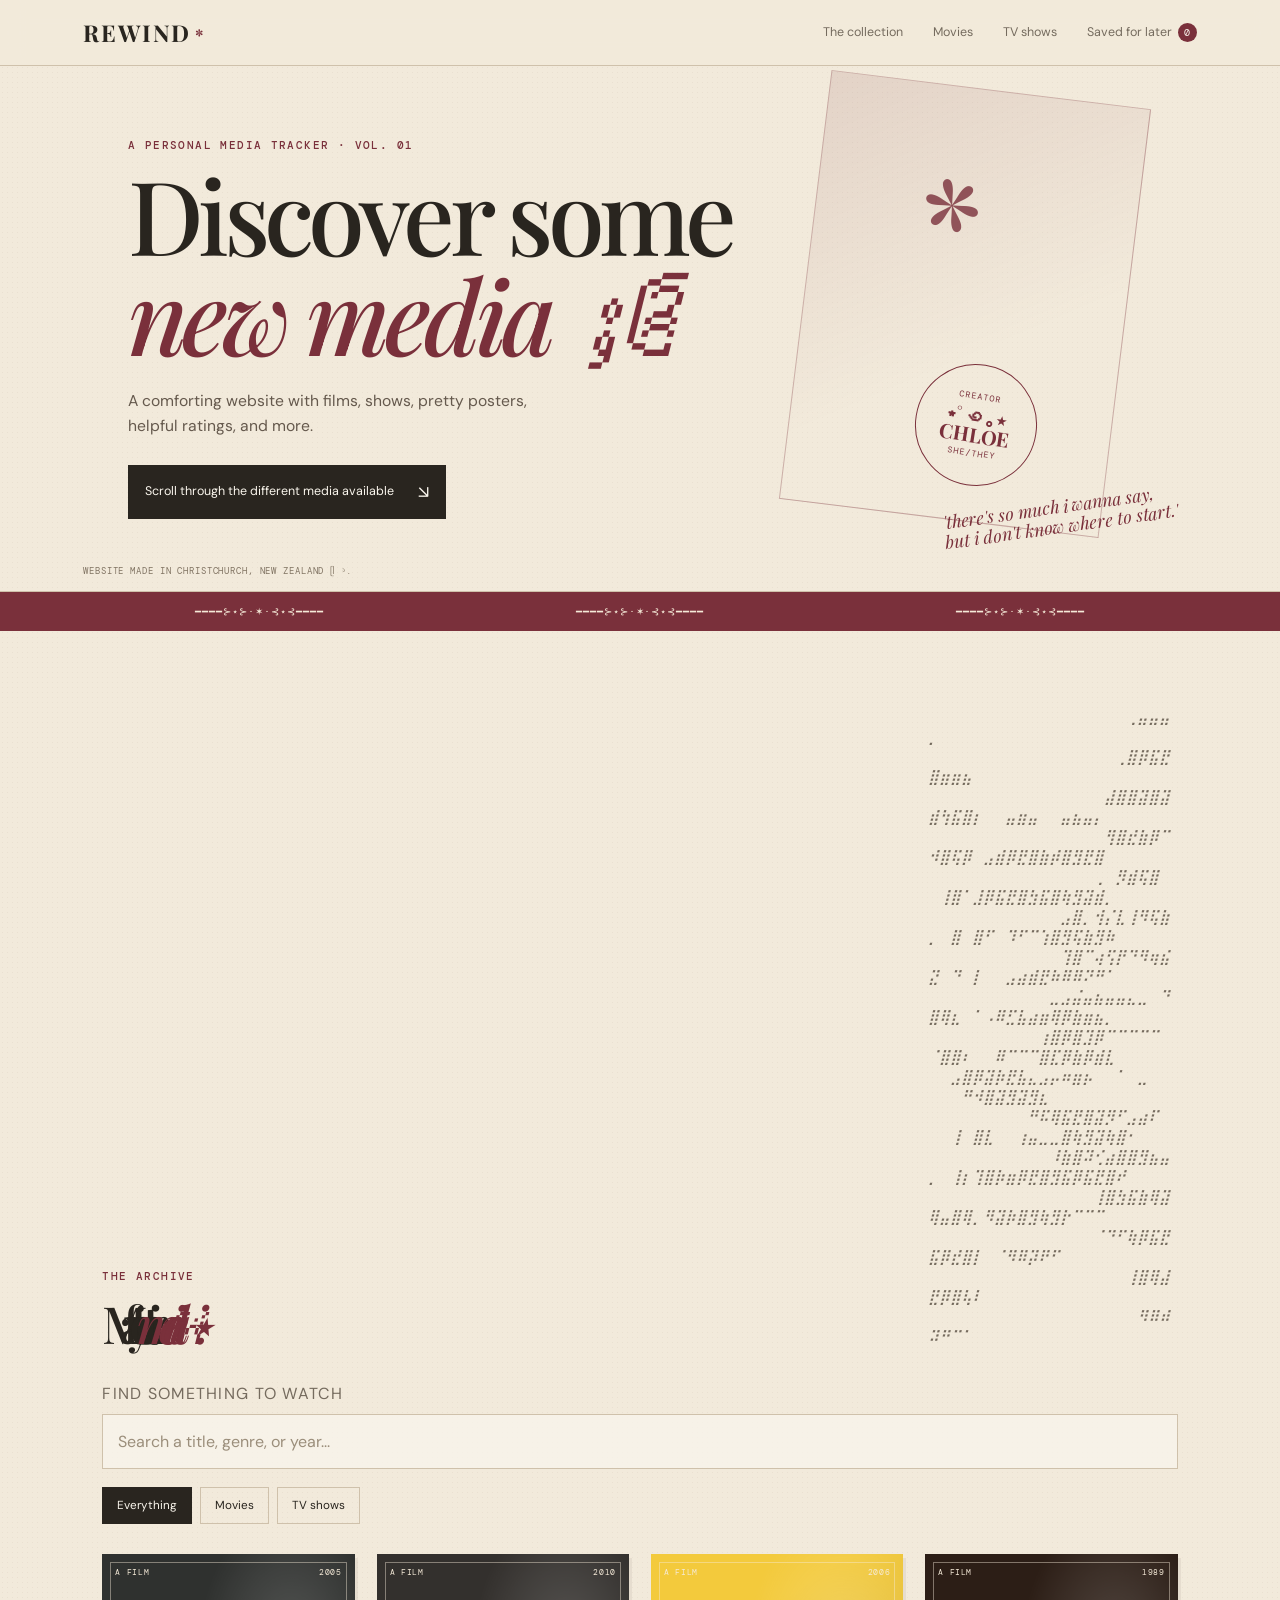
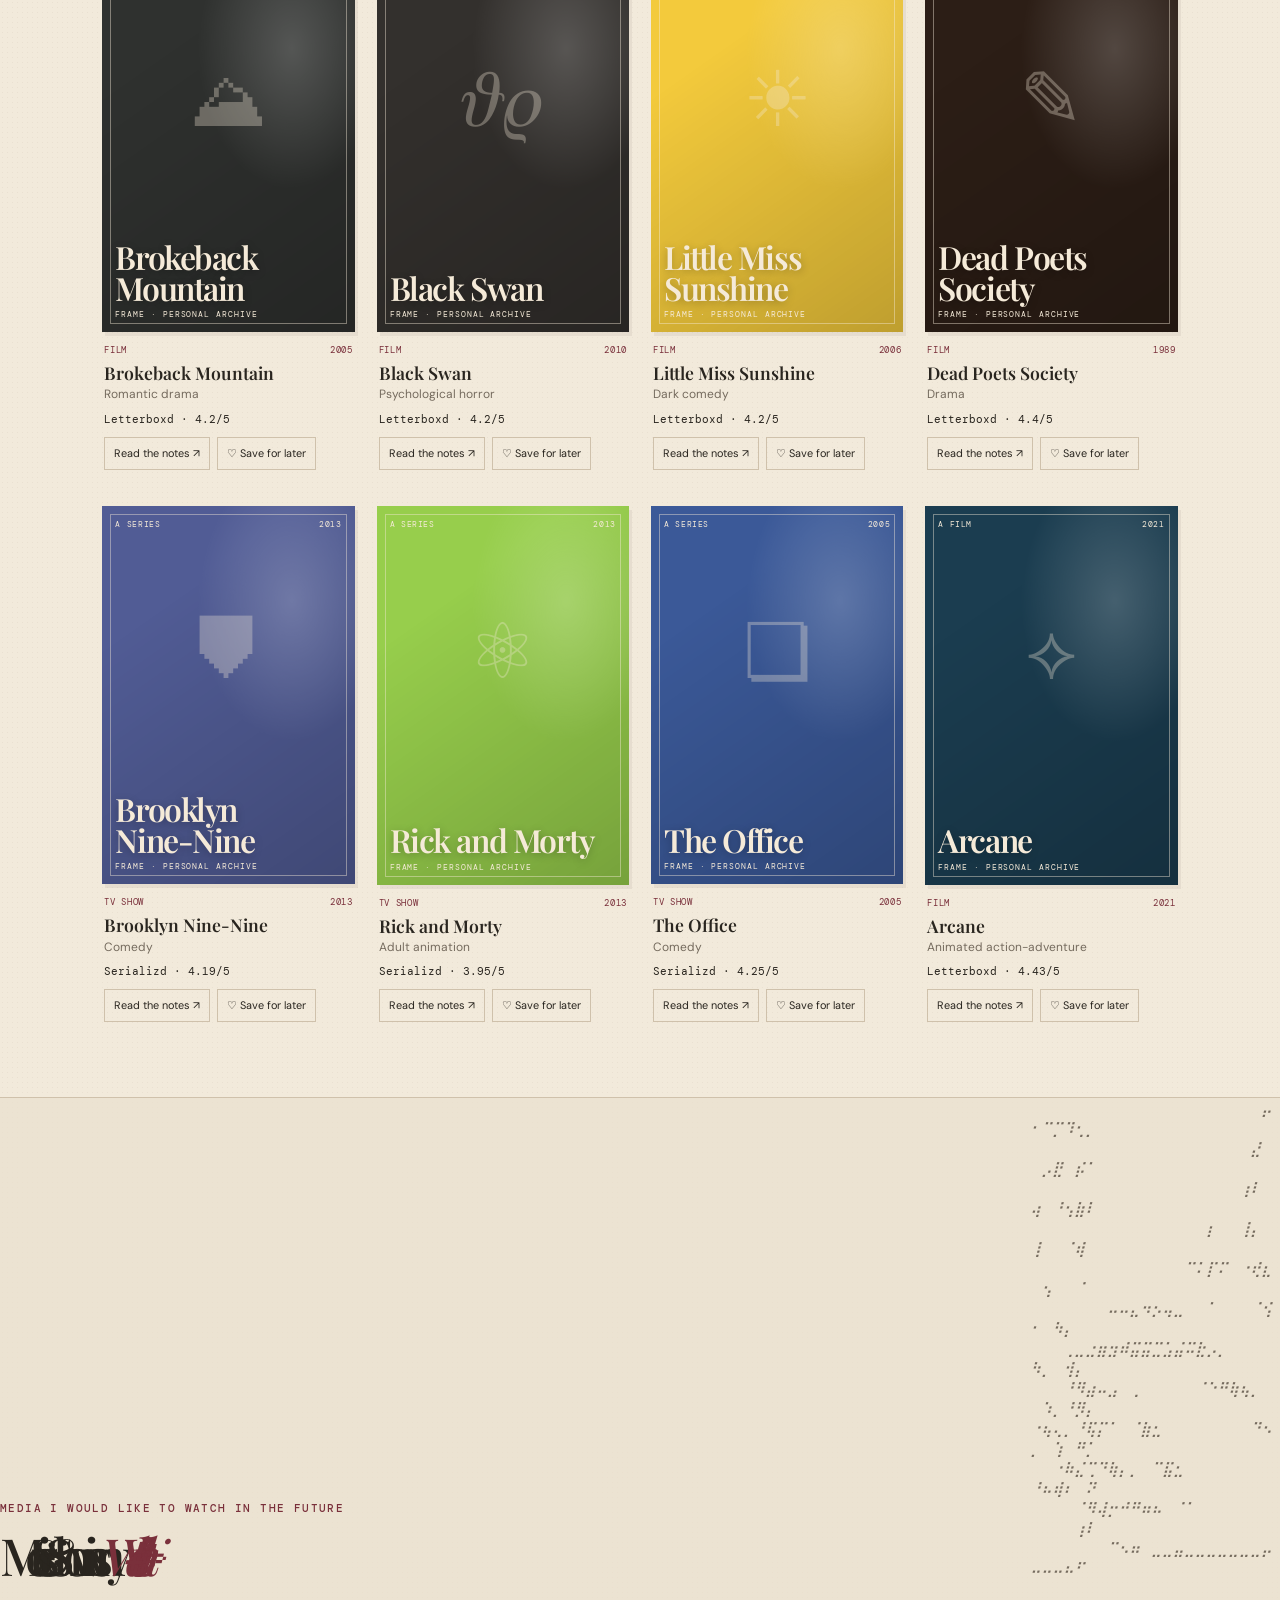
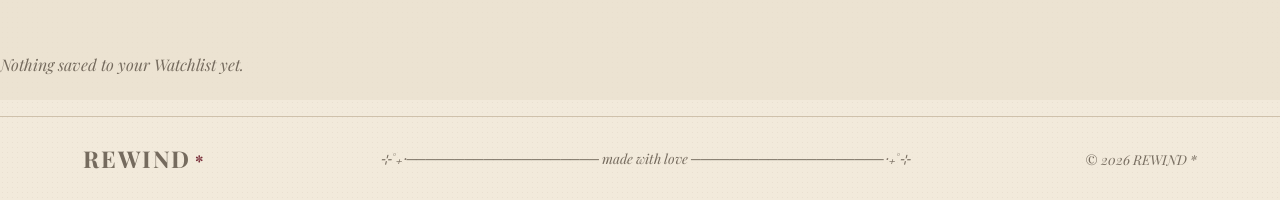
==== commit 661f5326: "adding media" ====
--- a/index.html
+++ b/index.html
@@ -4,7 +4,8 @@
     <meta charset="UTF-8">
     <meta name="viewport" content="width=device-width, initial-scale=1.0">
     <meta name="theme-colour" content="#f2eadb">
-    <title>REWIND | a media scrapbook</title>
+    <meta name="description" content="REWIND - a personal scrapbook of films and TV shows.">
+    <title>REWIND * a media scrapbook</title>
     <link rel="stylesheet" href="style.css">
     <script src="script.js" defer></script>
 </head>
@@ -18,19 +19,16 @@
             <a href="#watchlist">Saved for later <span id="watchlist-count">0</span></a>
         </nav>
      </header>
-    
     <main>
         <section class="hero">
             <div class="hero-copy">
-                <p class="eyebrow">A PERSONAL MEDIA TRACKER</p>
+                <p class="eyebrow">A PERSONAL MEDIA TRACKER · VOL. 01</p>
                 <h1>Discover some<br><em>new media ⨾༊󠀺</em></h1>
-                <p class="hero-intro">A comforting website with films, shows, beautiful posters, helpful ratings, and more.</p>
+                <p class="hero-intro">A comforting website with films, shows, pretty posters, helpful ratings, and more.</p>
                 <a class="ink-button" href="#collection">Scroll through the different media available <span>↘</span></a>
             </div>
             <div class="hero-note note-one">'there's so much i wanna say,<br>but i don't know where to start.'</div>
-            <div class="hero-stamp" aria-hidden="true">
-                <span>CREATOR</span><strong>⋆˚꩜｡⋆<br>CHLOE</strong><span>SHE/THEY</span>
-            </div>
+            <div class="hero-stamp" aria-hidden="true"><span>CREATOR</span><strong>⋆˚꩜｡⋆<br>CHLOE</strong><span>SHE/THEY</span></div>
             <div class="hero-caption">WEBSITE MADE IN CHRISTCHURCH, NEW ZEALAND ᥫ᭡.</div>
         </section>
 
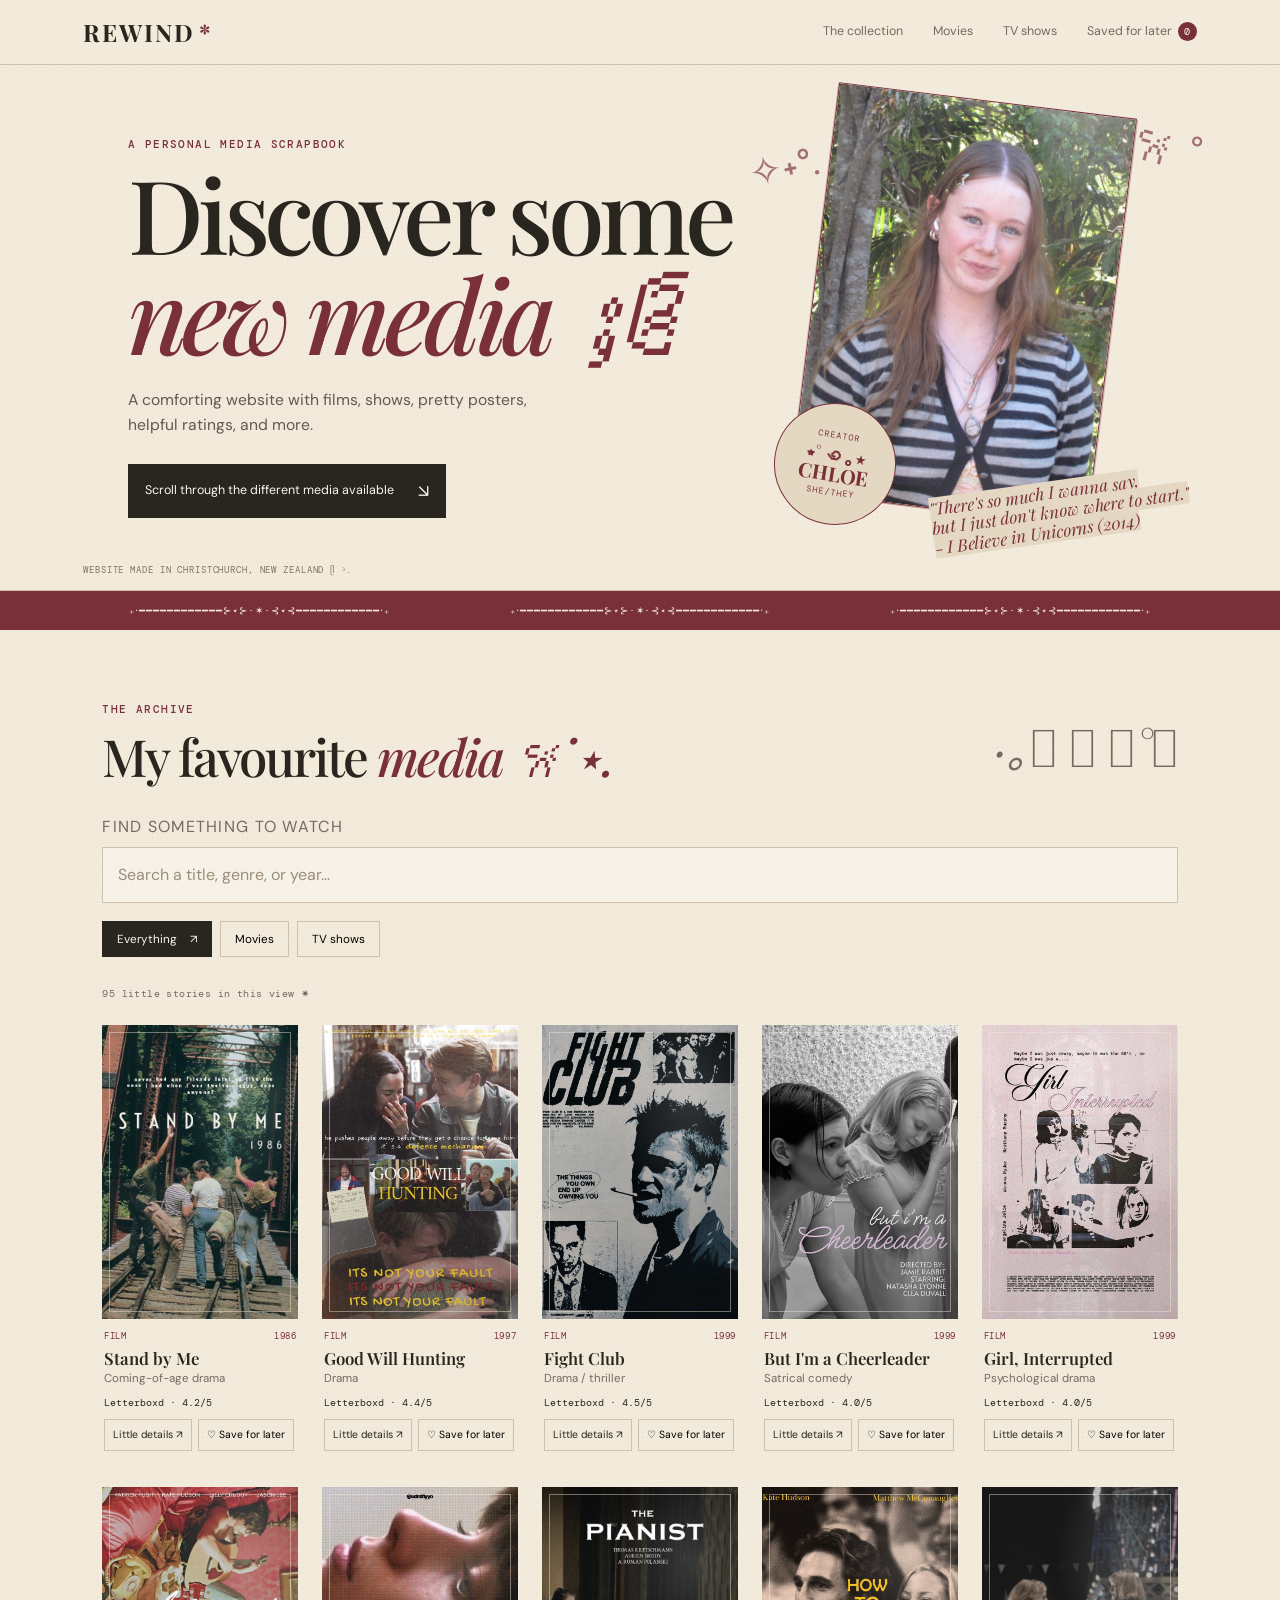
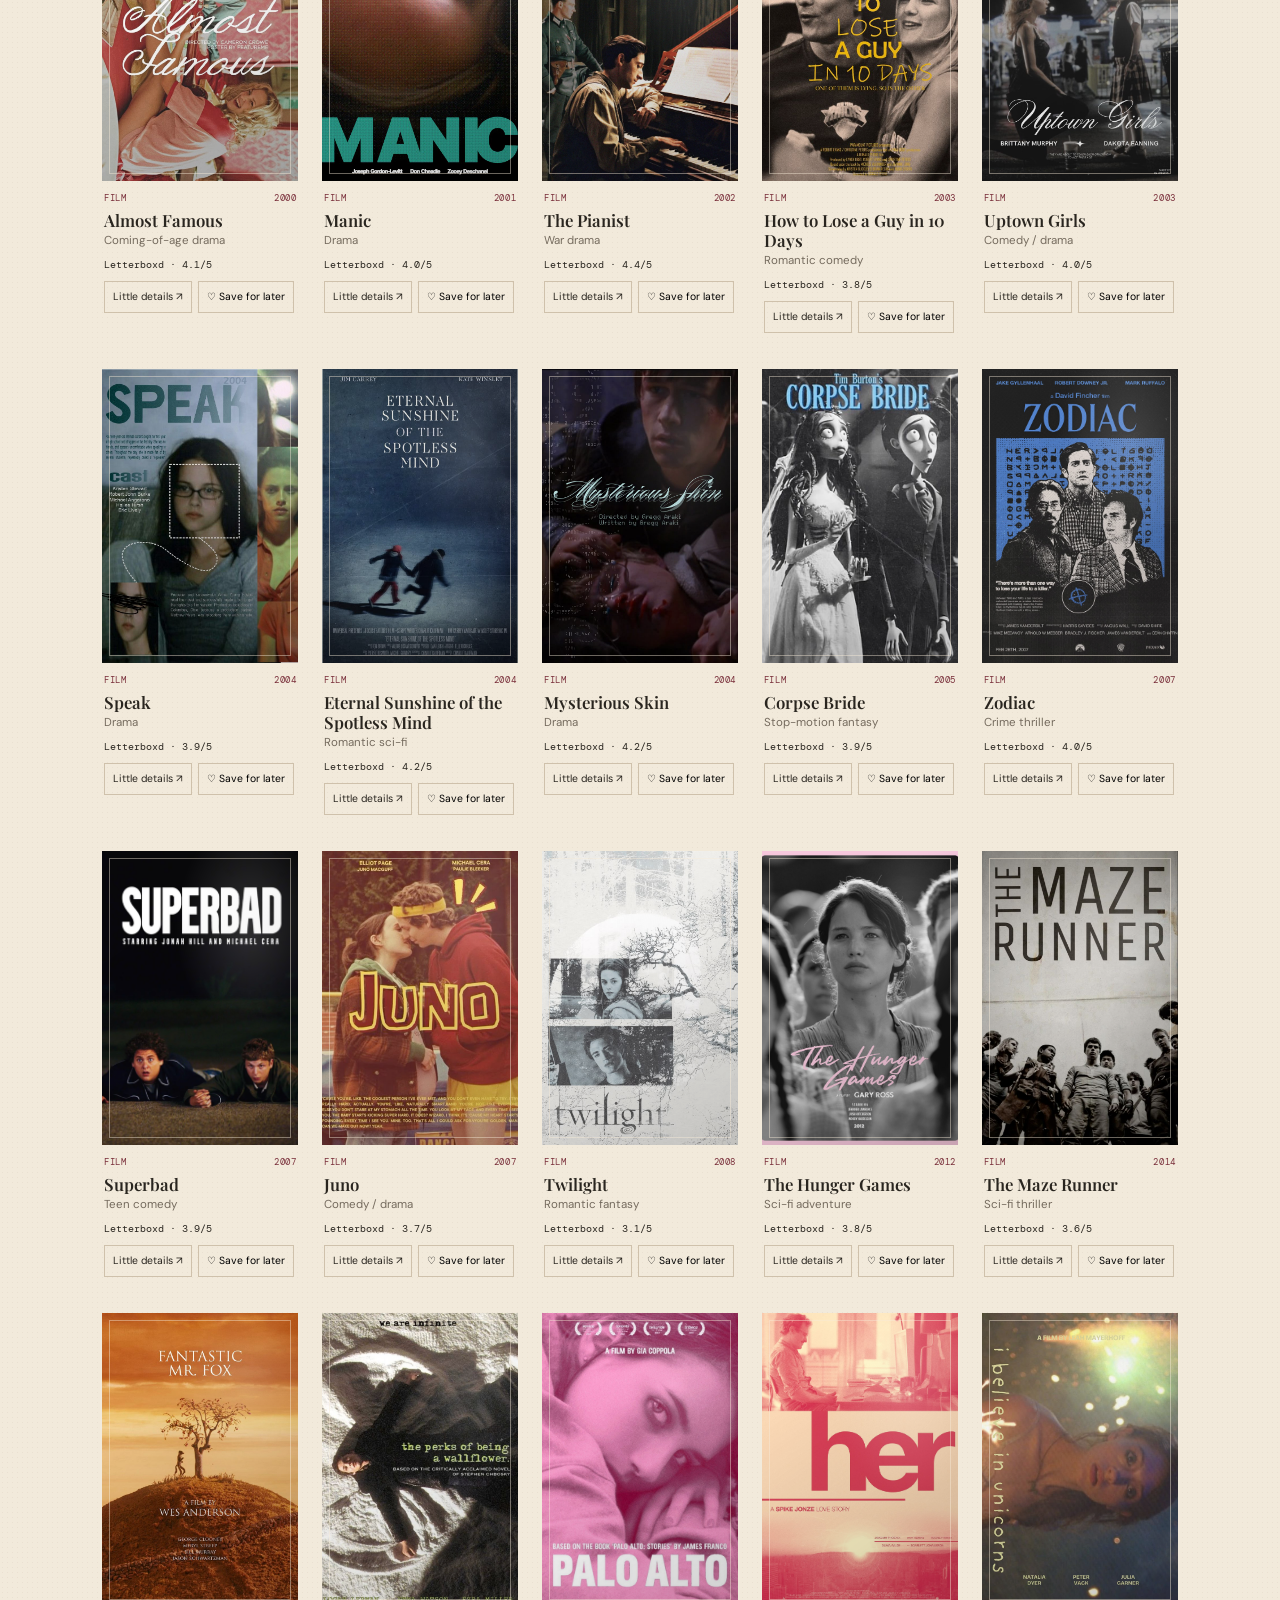
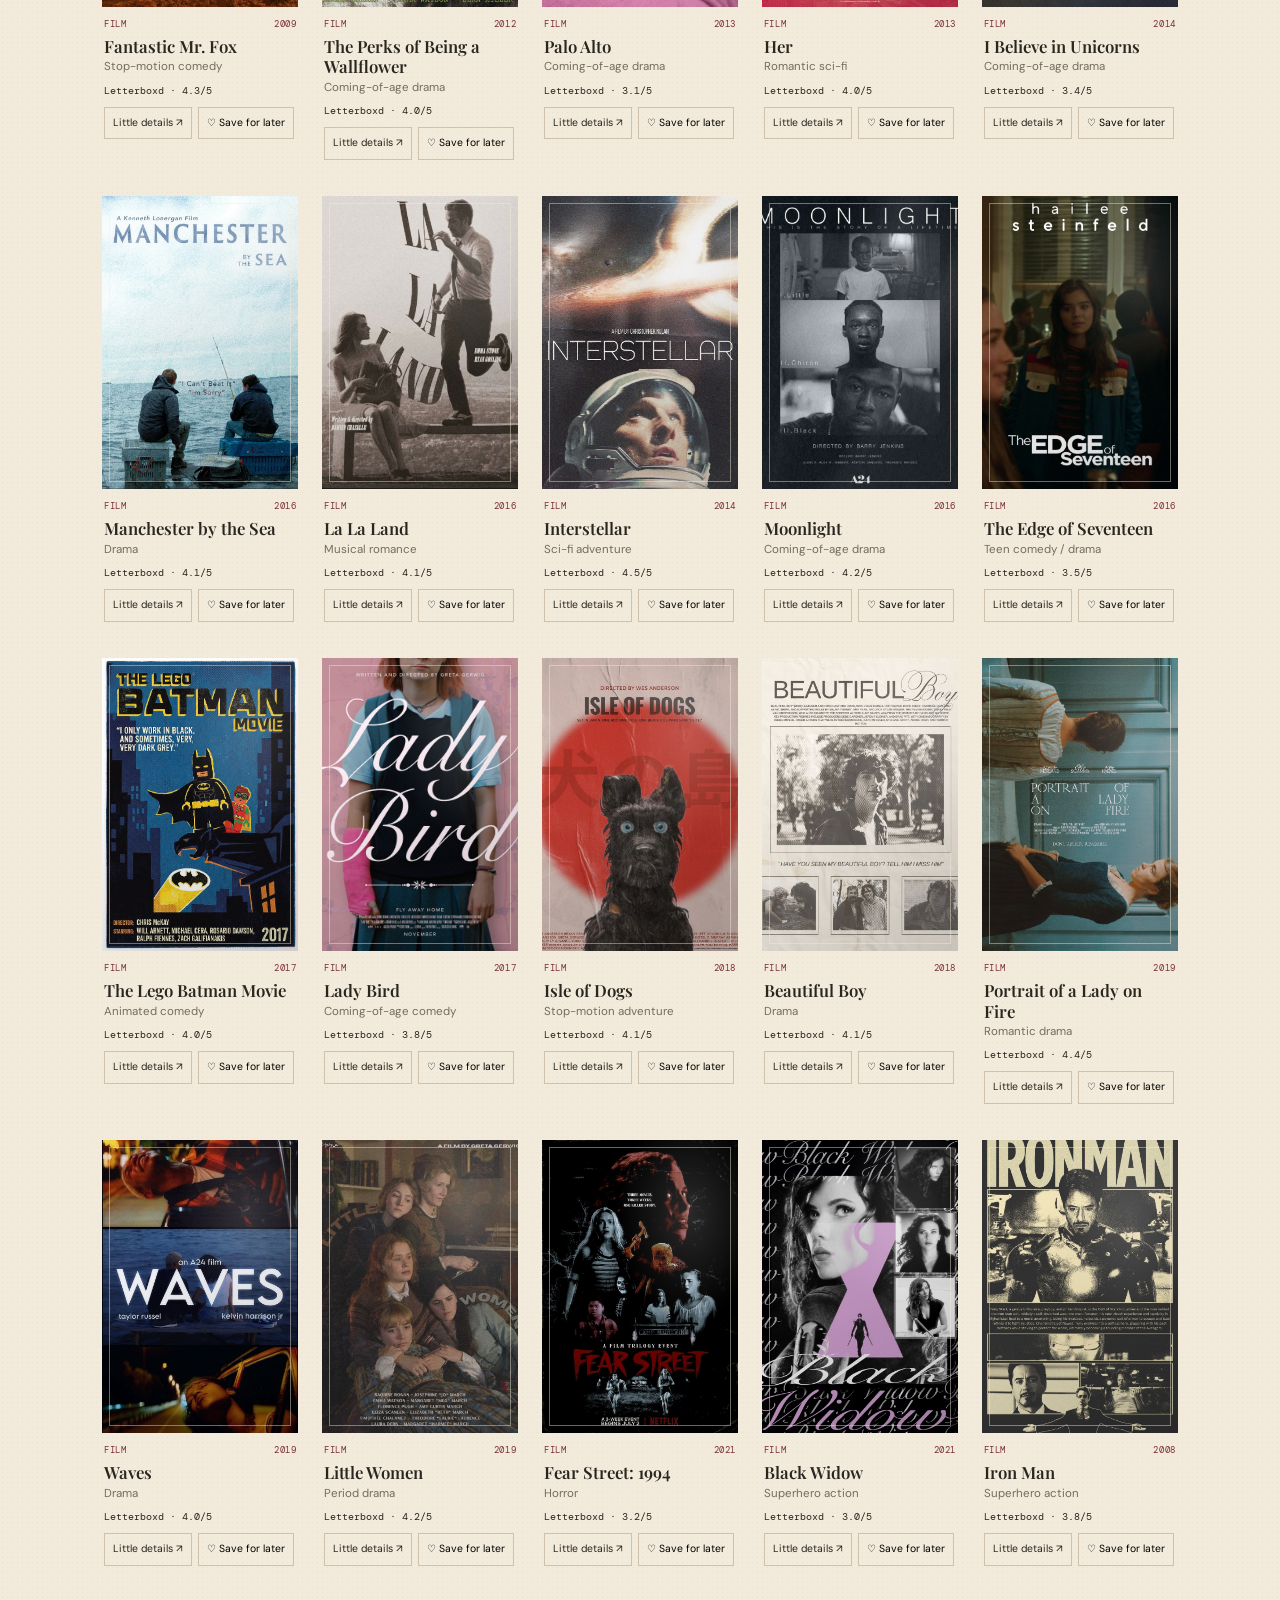
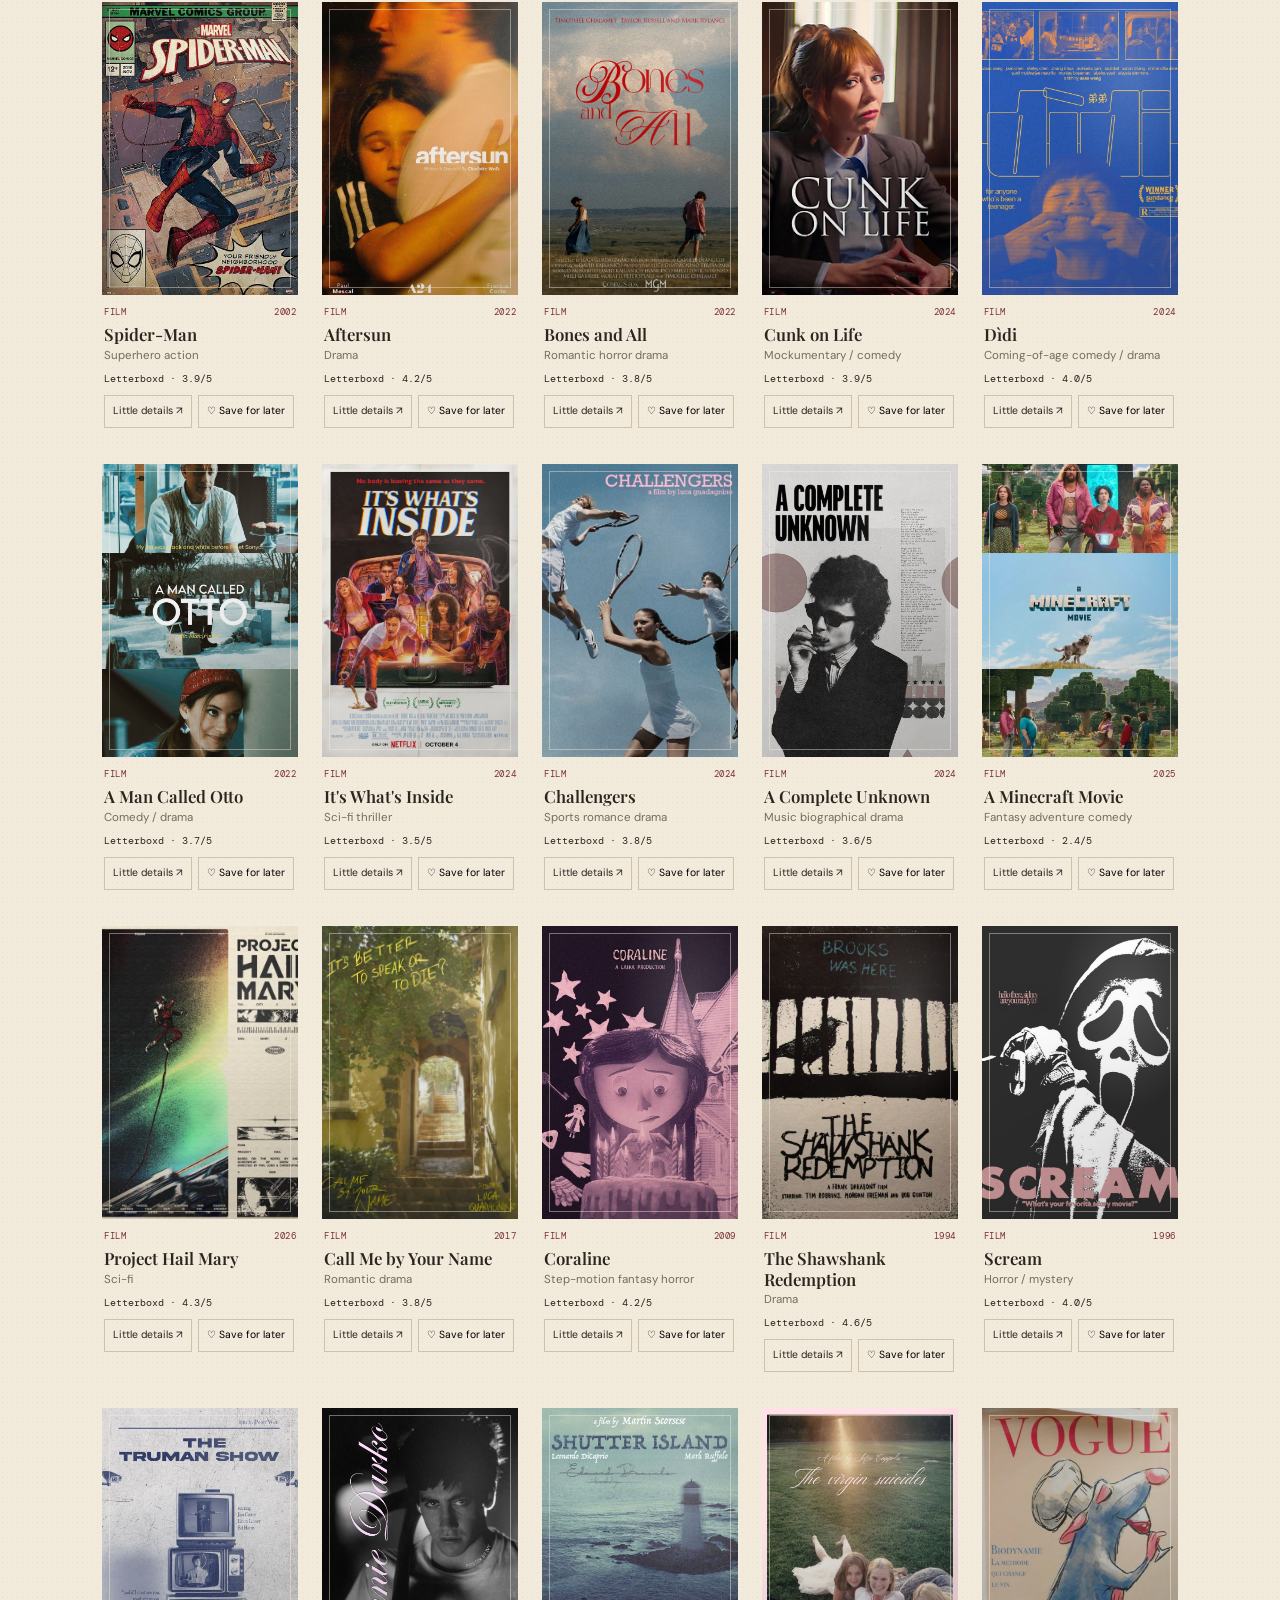
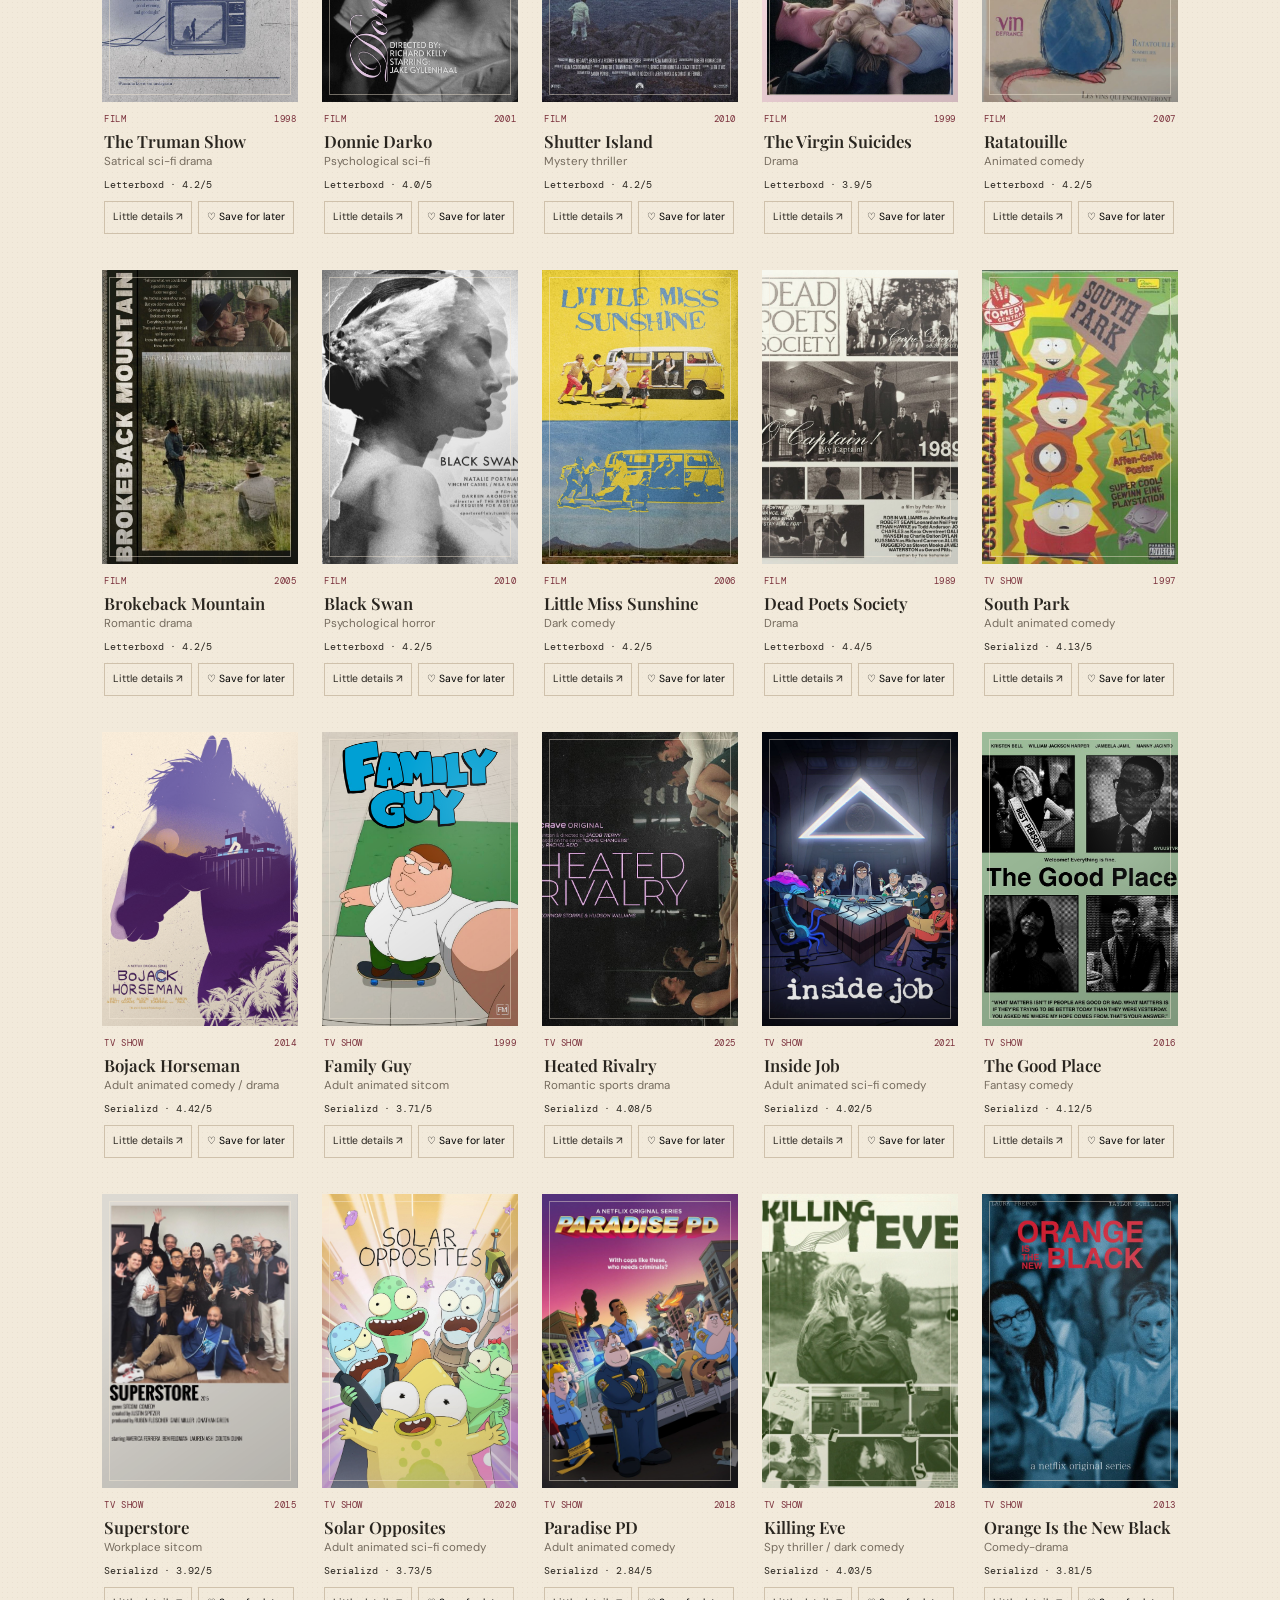
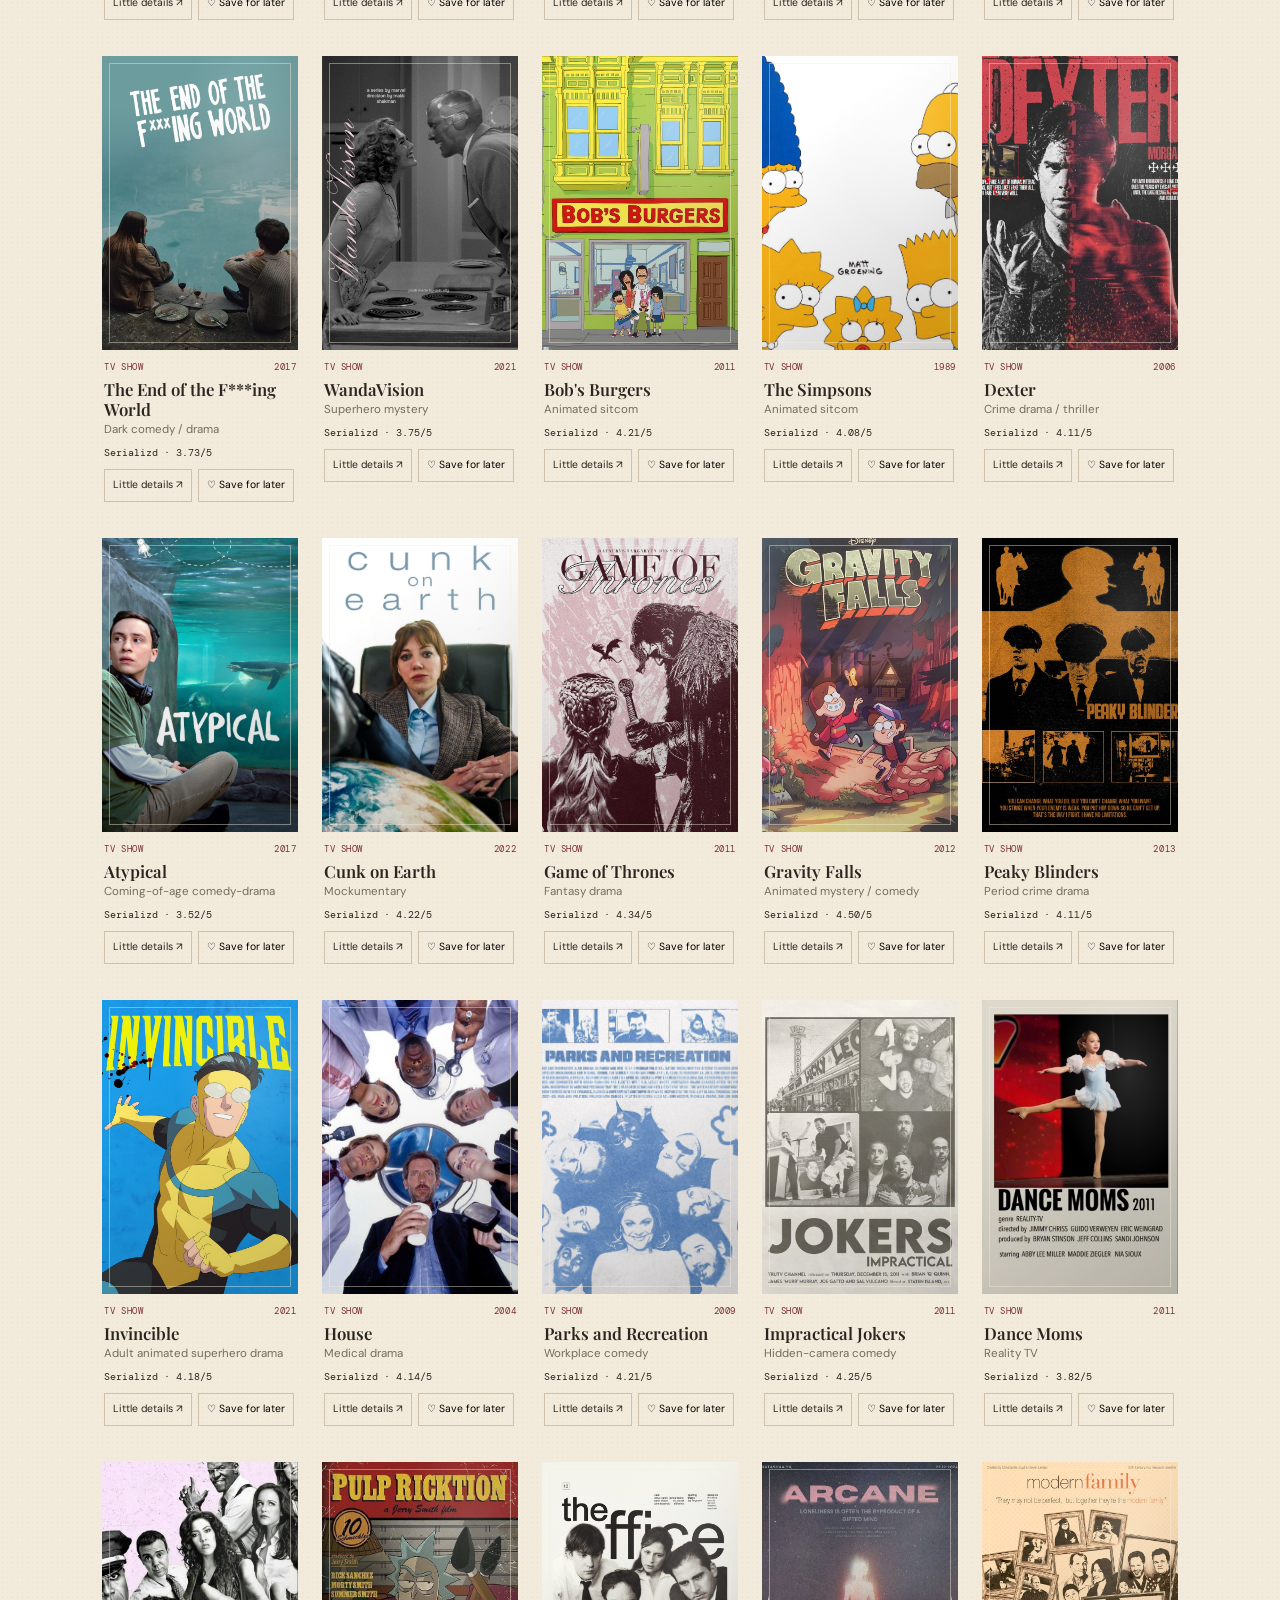
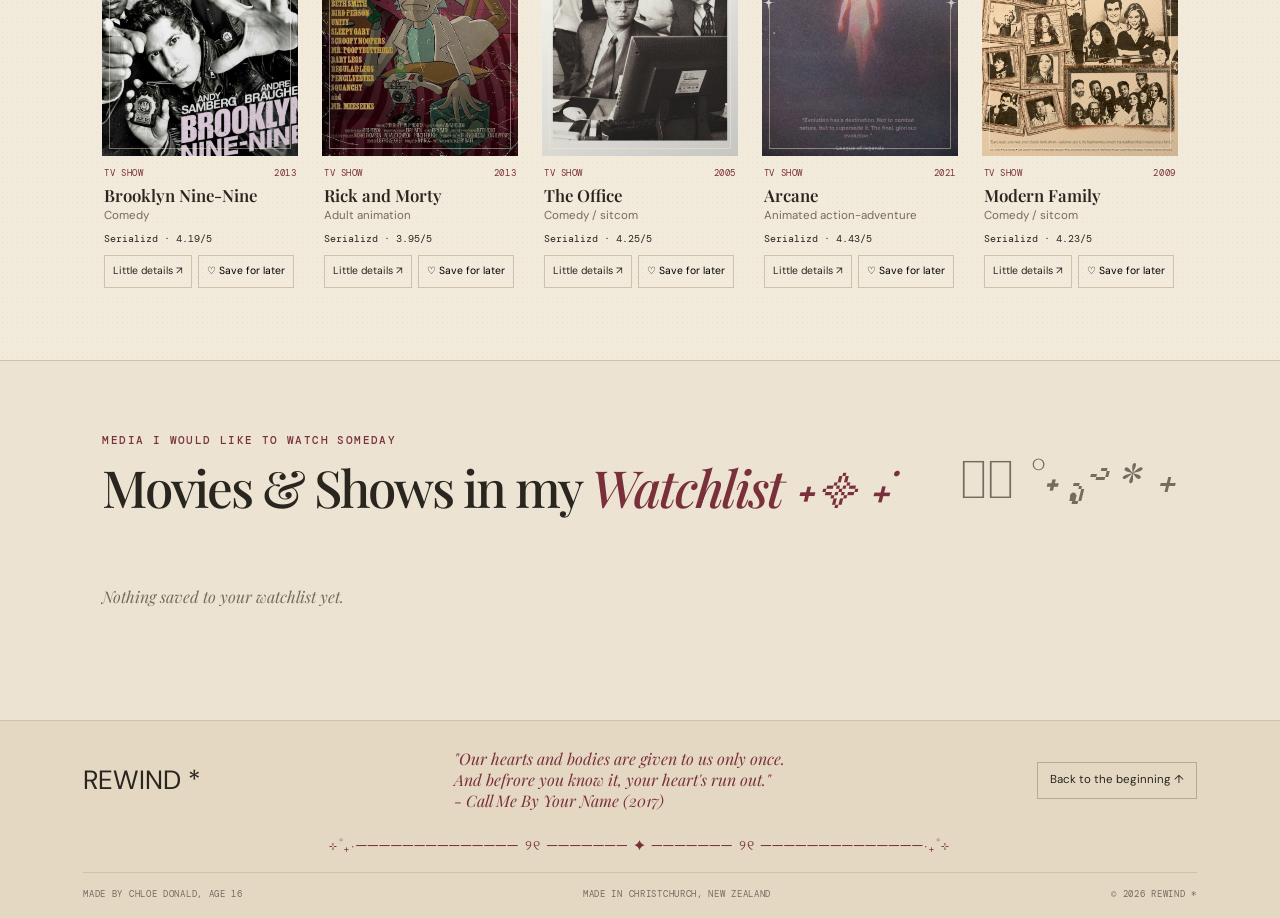
==== commit 791bc128: "making posters appear, adding image of myself" ====
--- a/index.html
+++ b/index.html
@@ -3,110 +3,79 @@
 <head>
     <meta charset="UTF-8">
     <meta name="viewport" content="width=device-width, initial-scale=1.0">
-    <meta name="theme-colour" content="#f2eadb">
-    <meta name="description" content="REWIND - a personal scrapbook of films and TV shows.">
-    <title>REWIND * a media scrapbook</title>
+    <meta name="theme-color" content="#f2eadb">
+    <meta name="description" content="REWIND - a personal scrapbook of films and shows.">
+    <title>REWIND | ⊱⋆⊱·✶·⊰⋆⊰ | 2026</title>
     <link rel="stylesheet" href="style.css">
     <script src="script.js" defer></script>
 </head>
 <body>
-     <header class="site-header">
+    <header class="site-header">
         <a class="wordmark" href="index.html">REWIND<span>*</span></a>
         <nav aria-label="Main navigation">
             <a href="#collection">The collection</a>
-            <a href="#movies" data-jump-filter="movie">Movies</a>
-            <a href="#shows" data-jump-filter="show">TV shows</a>
+            <a href="#collection" data-jump-filter="movie">Movies</a>
+            <a href="#collection" data-jump-filter="show">TV shows</a>
             <a href="#watchlist">Saved for later <span id="watchlist-count">0</span></a>
         </nav>
-     </header>
+    </header>
     <main>
         <section class="hero">
+            <div class="hero-photo-frame" aria-hidden="true">
+                <img src="creator.png" alt="Photo of the creator of the website, Chloe Donald" class="hero-photo">
+            </div>
             <div class="hero-copy">
-                <p class="eyebrow">A PERSONAL MEDIA TRACKER · VOL. 01</p>
+                <p class="eyebrow">A PERSONAL MEDIA SCRAPBOOK</p>
                 <h1>Discover some<br><em>new media ⨾༊󠀺</em></h1>
                 <p class="hero-intro">A comforting website with films, shows, pretty posters, helpful ratings, and more.</p>
                 <a class="ink-button" href="#collection">Scroll through the different media available <span>↘</span></a>
             </div>
-            <div class="hero-note note-one">'there's so much i wanna say,<br>but i don't know where to start.'</div>
-            <div class="hero-stamp" aria-hidden="true"><span>CREATOR</span><strong>⋆˚꩜｡⋆<br>CHLOE</strong><span>SHE/THEY</span></div>
+            <div class="hero-note note-one"><mark>"There's so much I wanna say,<br>but I just don't know where to start."<br>- I Believe in Unicorns (2014)</mark></div>
+            <div class="hero-stamp" aria-hidden="true">
+                <span>CREATOR</span>
+                <strong>⋆˚꩜｡⋆<br>CHLOE</strong>
+                <span>SHE/THEY</span>
+            </div>
             <div class="hero-caption">WEBSITE MADE IN CHRISTCHURCH, NEW ZEALAND ᥫ᭡.</div>
+            <span class="hero-doodle doodle-bow" aria-hidden="true">⋆.𐙚 ̊</span>
+            <span class="hero-doodle doodle-stars" aria-hidden="true">✧˖°.</span>
         </section>
-
-        <section class="intro-strip">
-            <span> ━━━━⊱⋆⊱·✶·⊰⋆⊰━━━━</span>
-            <span> ━━━━⊱⋆⊱·✶·⊰⋆⊰━━━━</span>
-            <span> ━━━━⊱⋆⊱·✶·⊰⋆⊰━━━━</span>
+        <section class="intro-strip" aria-label="Little reminders">
+            <span>₊‧━━━━━━━━━━━━⊱⋆⊱·✶·⊰⋆⊰━━━━━━━━━━━━‧₊</span><span>₊‧━━━━━━━━━━━━⊱⋆⊱·✶·⊰⋆⊰━━━━━━━━━━━━‧₊</span><span>₊‧━━━━━━━━━━━━⊱⋆⊱·✶·⊰⋆⊰━━━━━━━━━━━━‧₊</span>
         </section>
-
         <section class="collection section-wrap" id="collection">
             <div class="section-top">
-                <div>
-                    <p class="eyebrow">THE ARCHIVE</p>
-                    <h2>My favourite <em>media 𐙚˙⋆.</em></h2>
-                </div>
-                <p class="section-aside">
-                        ⠀⠀⠀⠀⠀⠀⠀⠀⠀⠀⠀⠀⠀⠀⠀⠀⠀⠀⢀⣤⣤⣤⡀⠀⠀⠀⠀⠀⠀⠀⠀⠀⠀⠀⠀⠀⠀⠀⠀⠀⠀
-                        ⠀⠀⠀⠀⠀⠀⠀⠀⠀⠀⠀⠀⠀⠀⠀⠀⠀⢀⣿⡿⣯⣟⣿⣶⣶⣦⠀⠀⠀⠀⠀⠀⠀⠀⠀⠀⠀⠀⠀⠀⠀
-                        ⠀⠀⠀⠀⠀⠀⠀⠀⠀⠀⠀⠀⠀⠀⠀⠀⣼⣿⣿⣽⣿⣽⣾⢳⣯⣿⡆⠀⠀⣤⣶⣤⠀⠀⣤⣦⣤⡄⠀⠀⠀
-                        ⠀⠀⠀⠀⠀⠀⠀⠀⠀⠀⠀⠀⠀⠀⠀⠀⢻⣿⣞⣷⡿⠉⠺⣿⢯⡿⠀⣠⣾⡿⣟⣿⣷⡾⣿⣻⣟⣿⠀⠀⠀
-                        ⠀⠀⠀⠀⠀⠀⠀⠀⠀⠀⠀⠀⠀⠀⠀⢀⠀⡻⣾⢯⣿⠀⠀⢸⣿⠁⣸⡿⣯⣟⣿⣳⣯⣿⢷⣻⣽⣾⡀⠀⠀
-                        ⠀⠀⠀⠀⠀⠀⠀⠀⠀⠀⠀⠀⣠⣿⡀⢺⡌⣇⢸⠻⢯⣷⡀⠀⣿⠀⣿⠋⠀⠹⠋⠉⢱⣿⣻⢯⣷⣻⠷⠀⠀
-                        ⠀⠀⠀⠀⠀⠀⠀⠀⠀⠀⠀⠀⢹⣿⠉⢴⢫⡟⠙⠻⢶⣮⣝⠀⠙⠀⡇⠀⠀⣠⣴⣾⣟⠷⠿⠿⠝⠛⠁⠀⠀
-                        ⠀⠀⠀⠀⠀⠀⠀⠀⠀⠀⠀⣀⣠⣬⣤⣦⣤⣤⣄⣀⠀⠙⣿⢿⣆⠀⠁⠠⠿⣋⣧⣴⣶⢿⡿⣷⣶⣦⡀⠀⠀
-                        ⠀⠀⠀⠀⠀⠀⠀⠀⠀⠀⢰⣿⡿⣿⣹⡿⠉⠉⠉⠉⠉⠀⠈⣿⣿⠆⠀⠀⠿⠉⠉⠉⣿⣏⡿⣷⡿⣾⣇⠀⠀
-                                ⠀⠀⣠⣿⡿⣽⡷⣟⣧⣄⣠⡤⠶⣶⡦⠀⠀⠁⠀⣀⠀⠀⠀⠀⠀⠛⠺⣿⣽⣻⣽⣻⣆⠀
-                        ⠀⠀⠀⠀⠀⠀⠀⠀⠀⠛⠯⢿⣯⣟⣿⣽⡻⠋⣠⣴⠏⠀⠀⠀⢸⠀⣿⣇⠀⠀⢰⣤⣀⣀⣿⢷⣻⣽⢷⣿⠂
-                        ⠀⠀⠀⠀⠀⠀⠀⠀⠀⠀⠀⠸⣷⣿⠽⢊⣴⣿⣿⣻⣦⣤⡀⠀⢸⡆⢹⣿⡷⣶⡿⣟⣿⣻⣯⡿⣯⣟⣿⠞⠀
-                        ⠀⠀⠀⠀⠀⠀⠀⠀⠀⠀⠀⠀⠀⠀⠀⢸⣿⣳⣯⣷⢿⣽⢿⣤⣿⢿⡀⠻⣽⡷⣿⣻⢷⣻⡗⠉⠉⠉⠀⠀⠀
-                        ⠀⠀⠀⠀⠀⠀⠀⠀⠀⠀⠀⠀⠀⠀⠀⠈⠙⠋⢷⡿⣯⣟⣯⡿⣞⣿⡇⠀⠈⠻⠿⡽⠟⠋⠀⠀⠀⠀⠀⠀⠀
-                        ⠀⠀⠀⠀⠀⠀⠀⠀⠀⠀⠀⠀⠀⠀⠀⠀⠀⠀⢸⣿⢿⣼⣟⡿⣿⢧⠇⠀⠀⠀⠀⠀⠀⠀⠀⠀⠀⠀⠀⠀⠀
-                        ⠀⠀⠀⠀⠀⠀⠀⠀⠀⠀⠀⠀⠀⠀⠀⠀⠀⠀⠀⠻⠿⠾⠽⠛⠉⠁⠀⠀⠀⠀⠀⠀⠀⠀⠀⠀⠀⠀⠀⠀⠀
-                </p>
+                <div><p class="eyebrow">THE ARCHIVE</p><h2>My favourite <em>media 𐙚˙⋆.</em></h2></div>
+                <p class="section-aside">·｡𓆝 𓆟 𓆞°‧</p>
             </div>
-
             <label class="search-label" for="search">Find something to watch</label>
             <input id="search" class="search-input" type="search" placeholder="Search a title, genre, or year...">
-
             <div class="filter-row" aria-label="Filter collection">
-                <button class="filter-chip is-active" data-filter="all">Everything</button>
+                <button class="filter-chip is-active" data-filter="all">Everything <span>↗</span></button>
                 <button class="filter-chip" data-filter="movie">Movies</button>
                 <button class="filter-chip" data-filter="show">TV shows</button>
             </div>
-
+            <p class="collection-count" id="collection-count"></p>
             <div id="media-grid" class="poster-grid" aria-live="polite"></div>
             <p id="empty-message" class="empty-state" hidden>No matches found. Please try another search.</p>
         </section>
-
-        <section class="saved-section" id="watchlist">
+        <section class="saved-section section-wrap" id="watchlist">
             <div class="section-top">
-                <div>
-                    <p class="eyebrow">MEDIA I WOULD LIKE TO WATCH IN THE FUTURE</p>
-                    <h2>Movies & Shows in my <em>Watchlist ˖᯽ ݁˖</em></h2>
-                </div>
-                <p class="section-aside">
-                    ⠀⠀⠀⠀⠀⠀⠀⠀⠀⠀⠀⠀⠀⠀⠀⠀⠀⠀⠀⠀⠀⡤⠂⠉⡉⠹⢂⡀
-                    ⠀⠀⠀⠀⠀⠀⠀⠀⠀⠀⠀⠀⠀⠀⠀⠀⠀⠀⠀⠀⣜⠀⠀⡠⣟⠀⡮⠁
-                    ⠀⠀⠀⠀⠀⠀⠀⠀⠀⠀⠀⠀⠀⠀⠀⠀⠀⠀⠀⢰⠇⠀⢴⠀⠘⢢⣷⠇
-                    ⠀⠀⠀⠀⠀⠀⠀⠀⠀⠀⠀⠀⠀⠀⠀⠀⡆⠀⠀⢸⡄⠀⢸⠀⠀⠈⢾⠀
-                    ⠀⠀⠀⠀⠀⠀⠀⠀⠀⠀⠀⠀⠀⠀⠉⠅⡏⠍⠀⠐⢞⣆⠀⢢⠀⠀⠈⠀
-                    ⠀⠀⠀⠀⠀⠀⠀⠤⠤⣄⠲⡢⢤⣀⠀⠀⠁⠀⠀⠀⠈⢪⠂⠀⠳⡄⠀⠀
-                    ⠀⠀⠀⢀⣀⣐⣶⣲⠾⣭⣭⣉⣡⣬⠭⣗⡠⡀⠀⠀⠀⠀⠳⡀⠀⢺⡄⠀
-                    ⠀⠀⠀⠘⠻⣴⠤⣠⠀⢀⠀⠀⠀⠀⠀⠈⠑⠛⢷⢦⡀⠀⠀⠱⡀⠘⡻⡄
-                    ⠐⢦⢄⡀⠘⢯⡍⠁⠀⠈⣷⣂⠀⠀⠀⠀⠀⠀⠀⠀⠙⠢⡀⠀⢱⠀⠛⡁
-                    ⠀⠀⠐⠷⣌⢉⠙⢷⡄⡀⠀⠉⣯⣂⠀⠀⠀⠀⠀⠀⠀⠀⠘⠦⢾⠆⠀⠝
-                    ⠀⠀⠀⠀⠈⠻⢼⡒⠚⠛⠶⠦⠀⠈⠁⠀⠀⠀⠀⠀⠀⠀⠀⠀⠀⠀⢰⠇
-                    ⠀⠀⠀⠀⠀⠀⠀⠉⠢⠶⠀⣀⣀⣤⣀⣀⣀⣀⣀⣀⣀⡤⠤⠤⠤⠦⠋⠀
-                </p>
+                <div><p class="eyebrow">MEDIA I WOULD LIKE TO WATCH SOMEDAY</p><h2>Movies & Shows in my <em>Watchlist ˖᯽ ݁˖</em></h2></div>
+                <p class="section-aside">𓇢𓆸 °˖ .ೃ࿔ * ˖</p>
             </div>
             <div id="watchlist-grid" class="poster-grid"></div>
-            <p id="watchlist-empty" class="empty-state">Nothing saved to your Watchlist yet.</p>
+            <p id="watchlist-empty" class="empty-state">Nothing saved to your watchlist yet.</p>
         </section>
     </main>
-
     <footer class="site-footer">
-        <a class="wordmark" href="index.html">REWIND<span>*</span></a>
-        <p>⊹˚₊‧────────────────────   made with love   ────────────────────‧₊˚⊹</p>
-        <p>&copy; 2026 REWIND *</p>
+        <div class="footer-top">
+            <a class="workmark footer-wordmark" href="index.html">REWIND <span>*</span></a>
+            <p class="footer-quote">"Our hearts and bodies are given to us only once.<br>And befrore you know it, your heart's run out."<br>- Call Me By Your Name (2017)</p>
+            <a class="back-to-top" href="#">Back to the beginning ↑</a>
+        </div>
+        <div class="footer-doodle" aria-hidden="true">⊹˚₊‧────────────── ୨୧ ─────── ✦ ─────── ୨୧ ──────────────‧₊˚⊹</div>
+        <div class="footer-bottom"><span>MADE BY CHLOE DONALD, AGE 16</span><span>MADE IN CHRISTCHURCH, NEW ZEALAND</span><span>&copy; 2026 REWIND *</span></div>
     </footer>
 </body>
-</html>+</html>
--- a/style.css
+++ b/style.css
@@ -2,7 +2,7 @@
 
 :root {
     --paper: #f2eadb;
-    --paper-deep: #e6dac5;
+    --paper-deep: #e5d8c3;
     --ink: #29251f;
     --muted: #756b5e;
     --wine: #7a303b;
@@ -17,77 +17,69 @@
 
 * { box-sizing: border-box; }
 html { scroll-behavior: smooth; scroll-padding-top: 90px; }
-body {
-    margin: 0;
-    background: var(--paper);
-    color: var(--ink);
-    font-family: var(--sans); 
-    line-height: 1.6;
-    background-image: radial-gradient(#6f5c4010 .7px, transparent .7px);
-    background-size: 5px 5px;
-}
+body { margin: 0; background: var(--paper); color: var(--ink); font-family: var(--sans); line-height: 1.6;
+    background-image: radial-gradient(#6f5c4010 .7px, transparent .7px); background-size: 5px 5px; }
 a { color: inherit; text-decoration: none; }
 button, input { font: inherit; }
-button { color: inherit; }
 ::selection { background: #d8b9a7; color: var(--ink); }
 
 .site-header {
-    position: sticky; top: 0; z-index: 10;
+    position: sticky; top: 0; z-index: 20;
     display: flex; justify-content: space-between; align-items: center;
-    gap: 24px; padding: 17px 6.5%;
+    gap: 24px; padding: 16px 6.5%;
     background: #f2eadbf2; backdrop-filter: blur(12px);
     border-bottom: 1px solid var(--line);
 }
-.wordmark { font: 700 1.45rem var(--serif); letter-spacing: .08em; }
-.wordmark span { color: var(--wine); font-size: 1.1rem; margin-left: 4px;}
+.wordmark { font: 700 1.5rem var(--serif); letter-spacing: .08em; }
+.wordmark span { color: var(--wine); margin-left: 4px;}
 nav { display: flex; align-items: center; flex-wrap: wrap; gap: clamp(12px, 2.5vw, 30px); }
-nav a { color: var(--muted); font-size: 0.78rem; }
-nav a:hover { color: var(--wine); }
+nav a { color: var(--muted); font-size: .78rem; }
+nav a:hover, .back-link:hover { color: var(--wine); }
 #watchlist-count { display: inline-grid; place-items: center; min-width: 19px; height: 19px; padding: 0 4px; 
     margin-left: 3px; border-radius: 50%; background: var(--wine); color: var(--white-paper); font: .65rem var(--mono); }
 
+mark { background-color: var(--paper-deep); color: var(--wine); }
 .hero {
-    min-height: 475px; position: relative; overflow: hidden;
+    min-height: 490px; position: relative; overflow: hidden;
     display: flex; align-items: center; padding: 72px 10%;
     background: 
         radial-gradient(ellipse at 78% 40%, #b9a57b55 0%, transparent 38%),
         linear-gradient(115deg, #e8dcc7, #f2eadb 60% #dfd0b8);
     border-bottom: 1px solid var(--line);
 }
-.hero::before {
-    content: ""; position: absolute; width: 320px; height: 430px; right: 12%; top: 22px;
+.hero:before {
+    content: ""; position: absolute; width: 300px; height: 410px; right: 13%; top: 35px;
     border: 1px solid #7a303b50; transform: rotate(7deg);
     background: linear-gradient(150deg, #7a303b20, transparent 60%);
 }
-.hero::after {
-    content: "*"; position: absolute; right: 23%; top: 68px; font: 8rem var(--serif);
-    color: #7a303b; opacity: .8; transform: rotate(-12deg);
-}
-.hero-copy { position: relative; z-index: 2; max-width: 620px; }
+.hero-copy { position: relative; z-index: 2; max-width: 630px; }
 .eyebrow { margin: 0 0 12px; color: var(--wine); font: 500 .67rem var(--mono); letter-spacing: .13em; }
-h1, h2, h3, p {overflow-wrap: anywhere;}
-.hero h1 { margin: 0; font: 500 clamp(3.2rem, 8vw, 6.7rem)/.98 var(--serif); letter-spacing: -.055em; }
+.hero h1 { margin: 0; font: 500 clamp(3.2rem, 8vw, 6.6rem)/.98 var(--serif); letter-spacing: -.055em; }
 .hero h1 em, h2 em { color: var(--wine); font-weight: 500; }
-.hero-intro { max-width: 410px; margin: 23px 0 27px; color: #65594d; font-size: .98rem; }
+.hero-intro { max-width: 420px; margin: 23px 0 27px; color: #65594d; font-size: .98rem; }
 .ink-button { display: inline-flex; gap: 24px; align-items: center; background: var(--ink); color: var(--white-paper); 
-    padding: 13px 17px; font-size: .78rem; transition: background .2s, transform .2s; }
-.ink-button:hover { background: var(--wine); }
+    padding: 13px 17px; border: 0; font-size: .78rem; cursor: pointer; transition: background .2s, transform .2s; }
+.ink-button:hover { background: var(--wine); transform: translateY(-2px); }
 .ink-button span { font-size: 1.1rem; }
-.note-one { position: absolute; z-index: 3; right: 8%; bottom: 55px; color: var(--wine);
-    font: italic 1.1rem/1.15 var(--serif); transform: rotate(-8deg); }
-.hero-stamp { position: absolute; z-index: 1; right: 19%; bottom: 105px; display: flex;
+.hero-photo-frame { position: absolute; z-index: 1; width: 300px; height: 412px; right: calc(13% + 1px); top: 34px; overflow: hidden; border: 1px solid var(--wine); transform: rotate(7deg); background: var(--paper-deep); }
+.hero-photo { display: block; width: 100%; height: 100%; object-fit: cover; object-position: center; }
+.hero-note { position: absolute; z-index: 3; right: 7%; bottom: 50px; color: var(--wine); font: italic 1.05rem/1.15 var(--serif); transform: rotate(-8deg); }
+.hero-stamp { position: absolute; z-index: 1; right: 30%; bottom: 65px; display: flex; background-color: var(--paper-deep);
     flex-direction: column; align-items: center; gap: 4px; width: 122px; height: 122px; justify-content: center;
     border: 1px solid var(--wine); border-radius: 50%; color: var(--wine); transform: rotate(9deg); text-align: center; }
 .hero-stamp span { font: .53rem var(--mono); letter-spacing: .12em; }
 .hero-stamp strong { font: 700 1.25rem/.95 var(--serif); }
 .hero-caption { position: absolute; bottom: 14px; left: 6.5%; font: .55rem var(--mono); letter-spacing: .1em; color: #817463; }
+.hero-doodle { position: absolute; color: var(--wine); opacity: .65; }
+.doodle-bow { top: 40px; right: 7%; font-size: 3rem; transform: rotate(15deg); }
+.doodle-stars { top: 70px; right: 36%; font-size: 2.5rem; transform: rotate(-12deg); }
 
 .intro-strip { display: flex; justify-content: space-around; gap: 15px; flex-wrap: wrap; padding: 13px 6%; background: var(--wine);
     color: #f5ead8; font: .61rem var(--mono); letter-spacing: .1em; }
-.section-wrap { padding: 75px 8%; }
+.section-wrap { padding: 72px 8%; }
 .section-top { display: flex; justify-content: space-between; align-items: end; gap: 25px; margin-bottom: 30px; }
-.section-top h2 { margin: 0; font: 500 clamp(2rem, 4vw, 3.3rem)/1.1 var(--serif); letter-spacing: -0.4em; }
-.section-aside { max-width: 250px; margin: 0 0 5px; color: var(--muted); font: italic .95rem var(--serif); }
+.section-top h2 { margin: 0; font: 500 clamp(2rem, 4vw, 3.3rem)/1.1 var(--serif); letter-spacing: -0.04em; }
+.section-aside { max-width: 300px; margin: 0 0 5px; color: var(--muted); font: italic 3rem var(--serif); }
 .search-label {display: block; margin-bottom: 7px; color: var(--muted); font: .65rem var(mono); letter-spacing: .08em; text-transform: uppercase; }
 .search-input { width: 100%; padding: 14px 15px; border: 1px solid var(--line); border-radius: 0; background: #faf6edb8; color: var(--ink); outline: none; }
 .search-input:focus { border-color: var(--wine); box-shadow: 0 0 0 2px #7a303b14; }
@@ -96,49 +88,54 @@
 .filter-chip { padding: 8px 14px; border: 1px solid var(--line); background: transparent; cursor: pointer; font-size: .73rem; transition: all .2s; }
 .filter-chip span { margin-left: 10px; }
 .filter-chip:hover, .filter-chip.is-active { background: var(--ink); border-color: var(--ink); color: var(--white-paper); }
+.collection-count { margin: 0 0 25px; color: var(--muted); font: .62rem var(--mono); letter-spacing: .04em; }
 
-.poster-grid { display: grid; grid-template-columns: repeat(4, minmax(0, 1fr)); gap: 36px 22px; align-items: start; }
-.media-card { min-width: 0; }
-.poster-link { display: block; }
+.poster-grid { display: grid; grid-template-columns: repeat(5, minmax(0, 1fr)); gap: 36px 24px; align-items: start; width: 100%; }
+.media-card { min-width: 0; width: 100%; }
+.poster-link { display: block; width: 100%; }
 .poster-art {
-    --poster-color: #625a49;
-    position: relative; display: flex; flex-direction: column; justify-content: space-between;
-    min-height: 200px; aspect-ratio: 2 / 3; padding: 13px; overflow: hidden;
-    color: #f5ead8; background: var(--poster-color); isolation: isolate;
-    box-shadow: 3px 4px 0 #302a2710; transition: transform .25s, box-shadow .25s;
+    width: 100%; aspect-ratio: 2 / 3; min-height: 0; position: relative; display: flex;
+    align-items: stretch; padding: 10px; overflow: hidden;
 }
 .poster-art::before { content: ""; position: absolute; z-index: -1; inset: 0; opacity: .4;
     background: radial-gradient(ellipse at 75% 25%, #fff7, transparent 35%), linear-gradient(145deg, transparent 25%, #0008); }
-.poster-art::after { content: ""; position: absolute; z-index: -1; inset: 8px; border: 1px solid #f5ead86e; }
+.poster-art:after { content: ""; position: absolute; z-index: -1; inset: 7px; border: 1px solid #f5ead86e; }
+.poster-frame { position: relative; display: flex; flex-direction: column; width: 100%; padding: 3px; }
 .poster-link:hover .poster-art { transform: translateY(-5px) rotate(-.5deg); box-shadow: 5px 10px 0 #302a2718; }
-.poster-topline { display: flex; justify-content: space-between; gap: 6px; font: .49rem var(--mono); letter-spacing: .08em; text-transform: uppercase; }
-.poster-symbol { position: absolute; top: 27%; left: 0; right: 0; text-align: center; font: clamp(3rem, 6vw, 5.5rem)/1 var(--serif); opacity: .32; }
-.poster-title { position: relative; z-index: 1; max-width: 100%; margin: auto 0 6px; font: 600 clamp(1.3rem, 2.5vw, 2.25rem)/.97 var(--serif);
+.poster-topline { display: flex; justify-content: space-between; gap: 5px; font: .46rem var(--mono); letter-spacing: .07em; text-transform: uppercase; }
+.poster-symbol { position: absolute; top: 27%; left: 0; right: 0; text-align: center; font: clamp(2.6rem, 5vw, 5rem)/1 var(--serif); opacity: .32; }
+.poster-title { position: relative; z-index: 1; max-width: 100%; margin: auto 0 7px; font: 600 clamp(1.1rem, 1.8vw, 1.75rem)/.98 var(--serif);
     letter-spacing: -.045em; text-wrap: balance; text-shadow: 0 2px 8px #0004; }
-.poster-footer { position: relative; z-index: 1; font: .48rem var(--mono);letter-spacing: .12em; text-transform: uppercase; }
-.poster-image { position: absolute; z-index: -2; inset: 0; width: 100%; height: 100%; object-fit: cover; }
-.poster-art.has-image::before { opacity: .3; }
-.card-info { padding: 12px 2px 0; }
-.card-kicker { display: flex; justify-content: space-between; gap: 6px; color: var(--wine); font: .58rem var(--mono); letter-spacing: .07em; text-transform: uppercase; }
-.card-info h3 { margin: 6px 0 2px; font: 600 1.1rem/1.2 var(--serif); }
-.card-meta { margin: 0; color: var(--muted); font-size: .75rem; }
-.card-rating { margin: 7px 0 0; color: var(--ink); font: .68rem var(--mono); }
-.card-actions { display: flex; flex-wrap: wrap; gap: 7px; margin-top: 11px; }
-.small-button { padding: 7px 9px; border: 1px solid var(--line); background: transparent; cursor: pointer; font-size: .68rem; }
+.poster-footer { position: relative; z-index: 1; font: .43rem var(--mono);letter-spacing: .1em; text-transform: uppercase; }
+.poster-image { position: absolute; z-index: -2; inset: 0; width: 100%; height: 100%; object-fit: cover; object-position: center; }
+.poster-art.has-image:before { opacity: .35; }
+.card-info { padding: 11px 2px 0; }
+.card-kicker { display: flex; justify-content: space-between; gap: 5px; color: var(--wine); font: .55rem var(--mono); letter-spacing: .06em; text-transform: uppercase; }
+.card-info h3 { margin: 6px 0 2px; font: 600 1.05rem/1.2 var(--serif); }
+.card-meta { margin: 0; color: var(--muted); font-size: .72rem; }
+.card-rating { margin: 7px 0 0; color: var(--ink); font: .62rem var(--mono); }
+.card-actions { display: flex; flex-wrap: wrap; gap: 6px; margin-top: 10px; }
+.small-button { padding: 7px 8px; border: 1px solid var(--line); background: transparent; cursor: pointer; font-size: .65rem; }
 .small-button:hover { border-color: var(--wine); color: var(--wine); }
 .small-button.is-saved { background: #e1d1c3; border-color: #bda497; }
 .empty-state { color: var(--muted); font: italic 1rem var(--serif); padding: 25px 0; }
 .saved-section { border-top: 1px solid var(--line); background: #eae0ceaa; }
-.site-footer { display: flex; justify-content: space-between; align-items: center; gap: 20px; flex-wrap: wrap; padding: 26px 6.5%; border-top: 1px solid var(--line); color: var(--muted); }
-.site-footer p { margin: 0; font: italic .85rem var(--serif); }
-.site-footer > span { font: .58rem var(--mono); letter-spacing: .1em; }
 
-.detail-main { min-height: 75vh; padding: 45px 8% 80px; }
-.back-link { display: inline-block; margin-bottom: 28px; color: var(--wine); font: .7re, var(--mono); }
-.detail-layout { display: grid; grid-template-columns: minmax(230px, 340px) minmax(0, 1fr); gap: clamp(30px, 7vw, 90px); align-items: start; }
+.site-footer { padding: 28px 6.5% 18px; border-top: 1px solid var(--line); background: #e5d8c3; }
+.footer-top { display: flex; justify-content: space-between; align-items: center; flex-wrap: wrap; gap: 20px; }
+.footer-wordmark { font-size: 1.65rem; }
+.footer-quote { margin: 0; color: var(--wine); font: italic 1rem/1.3 var(--serif); }
+.back-to-top { padding: 8px 12px; border: 1px solid #b9a991; font-size: .72rem; }
+.back-to-top:hover { background: var(--paper); }
+.footer-doodle { padding: 22px 0 18px; color: var(--wine); text-align: center; font: .9rem var(--serif); letter-spacing: .1em; }
+.footer-bottom { display: flex; justify-content: space-between; gap: 12px; flex-wrap: wrap; padding-top: 15px; border-top: 1px solid #cfc1ab; color: var(--muted); font: .55rem var(--mono); letter-spacing: .08em; }
+
+.detail-main { min-height: 72vh; padding: 42px 8% 80px; }
+.back-link { display: inline-block; margin-bottom: 28px; color: var(--wine); font: .67rem var(--mono); letter-spacing: .05em; }
+.detail-layout { display: grid; grid-template-columns: minmax(220px, 340px) minmax(0, 1fr); gap: clamp(30px, 7vw, 85px); align-items: start; }
 .detail-poster .poster-art { width: 100%; }
 .detail-copy { padding-top: 10px; }
-.detail-copy h1 { margin: 8px 0 10px; font: 500 clamp(2.8rem, 6vw, 5.4rem)/1 var(--serif); letter-spacing: -.05em; }
+.detail-copy h1 { margin: 8px 0 10px; font: 500 clamp(2.8rem, 6vw, 5.2rem)/1 var(--serif); letter-spacing: -.05em; }
 .detail-deck { max-width: 570px; color: var(--muted); font: italic 1.2rem/1.55 var(--serif); }
 .detail-facts { display: flex; flex-wrap: wrap; gap: 8px; margin: 25px 0; }
 .fact-pill { border: 1px solid var(--line); padding: 6px 10px; font: .65rem var(--mono); }
@@ -150,39 +147,45 @@
 .rating-box span { display: block; color: var(--muted); font: .58rem var(--mono); text-transform: uppercase; letter-spacing: .06em; }
 .rating-box strong { display: block; margin-top: 6px; font: 1.2rem var(--serif); }
 .detail-actions { display: flex; flex-wrap: wrap; gap: 10px; margin-top: 25px; }
-.detail-actions .ink-button { border: 0; cursor: pointer; }
-.detail-actions .outline-button { background: transparent; color: var(--ink); border: 1px solid var(--line); padding: 12px 15px; cursor: pointer; }
+.detail-actions .outline-button { background: transparent; color: var(--ink); border: 1px solid var(--line); padding: 12px 15px; cursor: pointer; font: .78rem var(--sans); }
 .not-found { padding: 100px 8%; text-align: center; }
+.detail-copy > :not(.detail-symbol-doodles) { position: relative; z-index: 1; }
 
-@media (max-width: 900px) {
-    .poster-grid { grid-template-columns: repeat(3, minmax(0, 1fr)); gap: 30px 17px; }
+@media (max-width: 1050px) {
+    .poster-grid { grid-template-columns: repeat(4, minmax(0, 1fr)); gap: 30px 17px; }
+}
+@media (max-width: 760px) {
+    .poster-grid { grid-template-columns: repeat(3, minmax(0, 1fr)); }
     .hero { padding-left: 7%; }
-    .hero::before { right: 7%; opacity: .7; }
+    .hero:before { right: 7%; opacity: .65; }
     .hero-stamp { right: 15%; }
 }
-
-@media (max-width: 600px) {
+@media (max-width: 560px) {
     .site-header { align-items: flex-start; flex-direction: column; padding: 14px 6%; gap: 10px; }
     nav { gap: 10px 17px; }
     nav a { font-size: .72rem; }
     .hero { min-height: 450px; padding: 58px 7% 75px; }
     .hero h1 { font-size: clamp(3.1rem, 15vw, 5rem); }
-    hero::before { right: -115px; opacity: .35; }
-    hero::after { right: 9%; top: 35px; font-size: 5rem; }
-    .hero-stamp { right: 10%; bottom: 50px; width: 85px; height: 85px; opacity: .7; }
+    .hero:before { right: -115px; opacity: .35; }
+    .hero-stamp { right: 8%; bottom: 53px; width: 90px; height: 90px; opacity: .75; }
     .hero-stamp strong { font-size: .9rem; }
-    .note-one { right: 7%; bottom: 27px; font-size: .46rem; }
+    .note-none { right: 6%; bottom: 27px; font-size: .9rem; }
     .hero-caption { max-width: 55%; font-size: .46rem; }
-    .section-wrap { padding: 52px 6%; }
+    .section-wrap { padding: 50px 6%; }
     .section-top { display: block; }
     .section-aside { margin-top: 12px; }
-    .poster-grid { grid-template-columns: repeat(2, minmax(0, 1fr)); gap: 27px 13px; }
-    .poster-art { padding: 11px; }
-    .poster-title { font-size: clamp(1.25rem, 6vw, 1.9rem); }
+    .poster-grid { grid-template-columns: repeat(2, minmax(0, 1fr)); gap: 26px 13px; }
+    .poster-art { padding: 10px; }
+    .poster-title { font-size: clamp(1.2rem, 6vw, 1.9rem); }
     .detail-main { padding: 30px 6% 60px; }
     .detail-layout { grid-template-columns: minmax(0, 1fr); gap: 26px; }
     .detail-poster { max-width: 300px; }
     .detail-copy { padding-top: 0; }
     .detail-copy h1 { font-size: 3.2rem; }
-    .site-footer { align-items: flex-start; flex-direction: column; padding: 24px 6%; gap: 9px; }
+    .detail-symbol-doodles { inset: 0 -5px; }
+    .detail-doodle-1 { right: 0; font-size: 4rem; }
+    .detail-doodle-2 { right: 0; font-size: 3rem; }
+    .site-footer { padding: 24px 6% 16px; }
+    .footer-top { align-items: flex-start; flex-direction: column; gap: 13px; }
+    .footer-bottom { flex-direction: column; }
 }
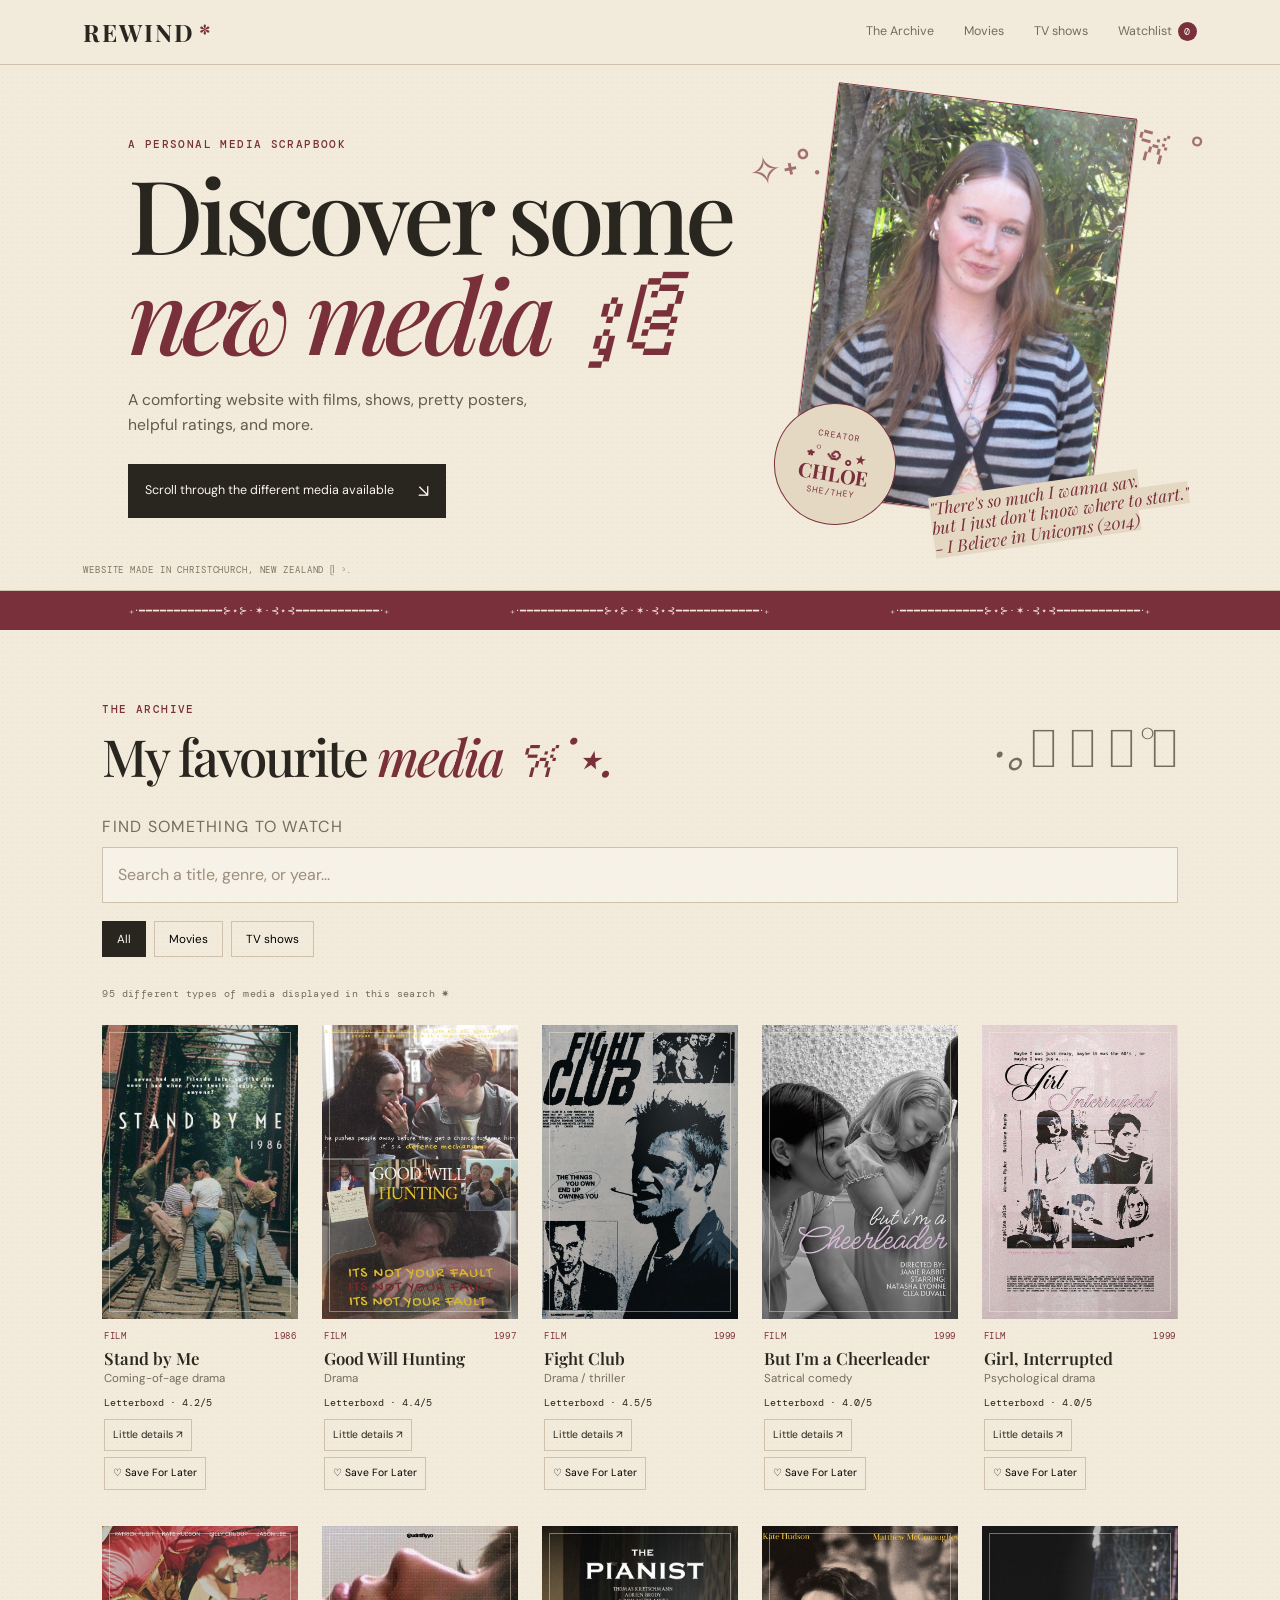
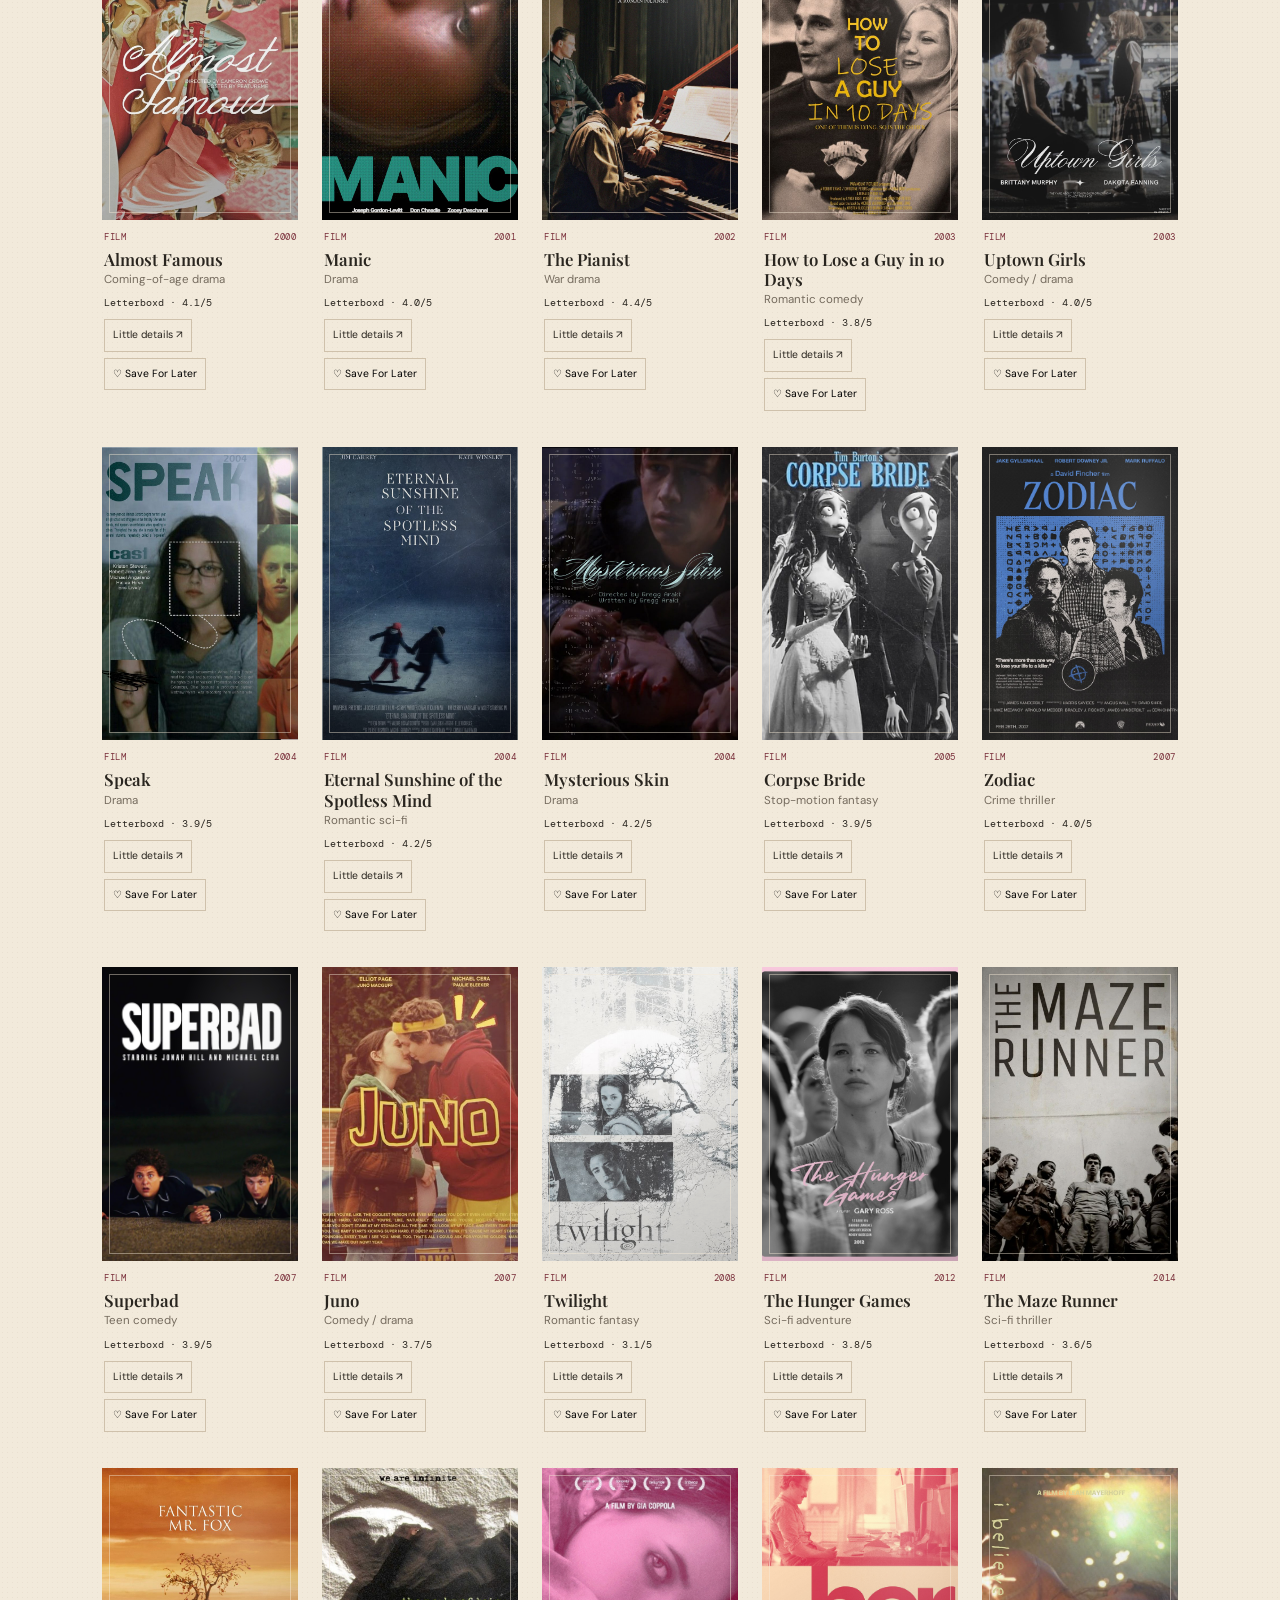
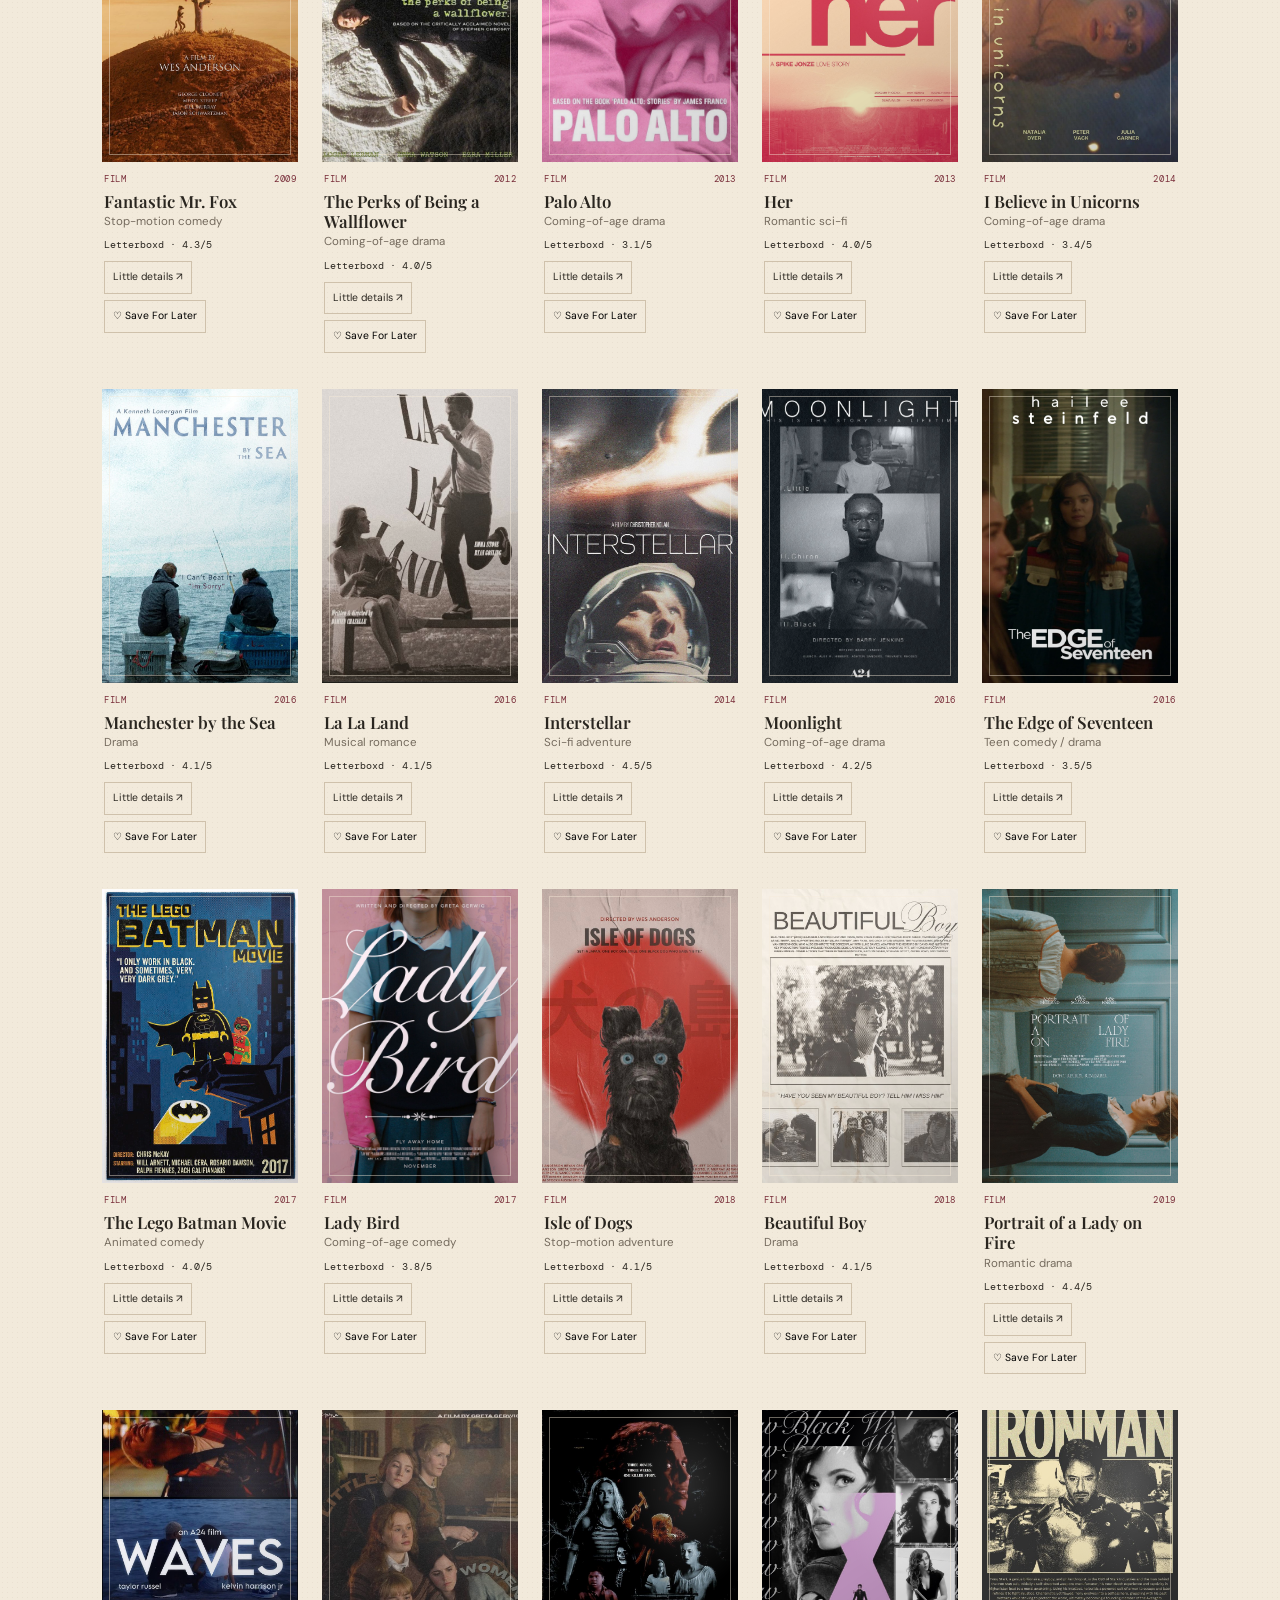
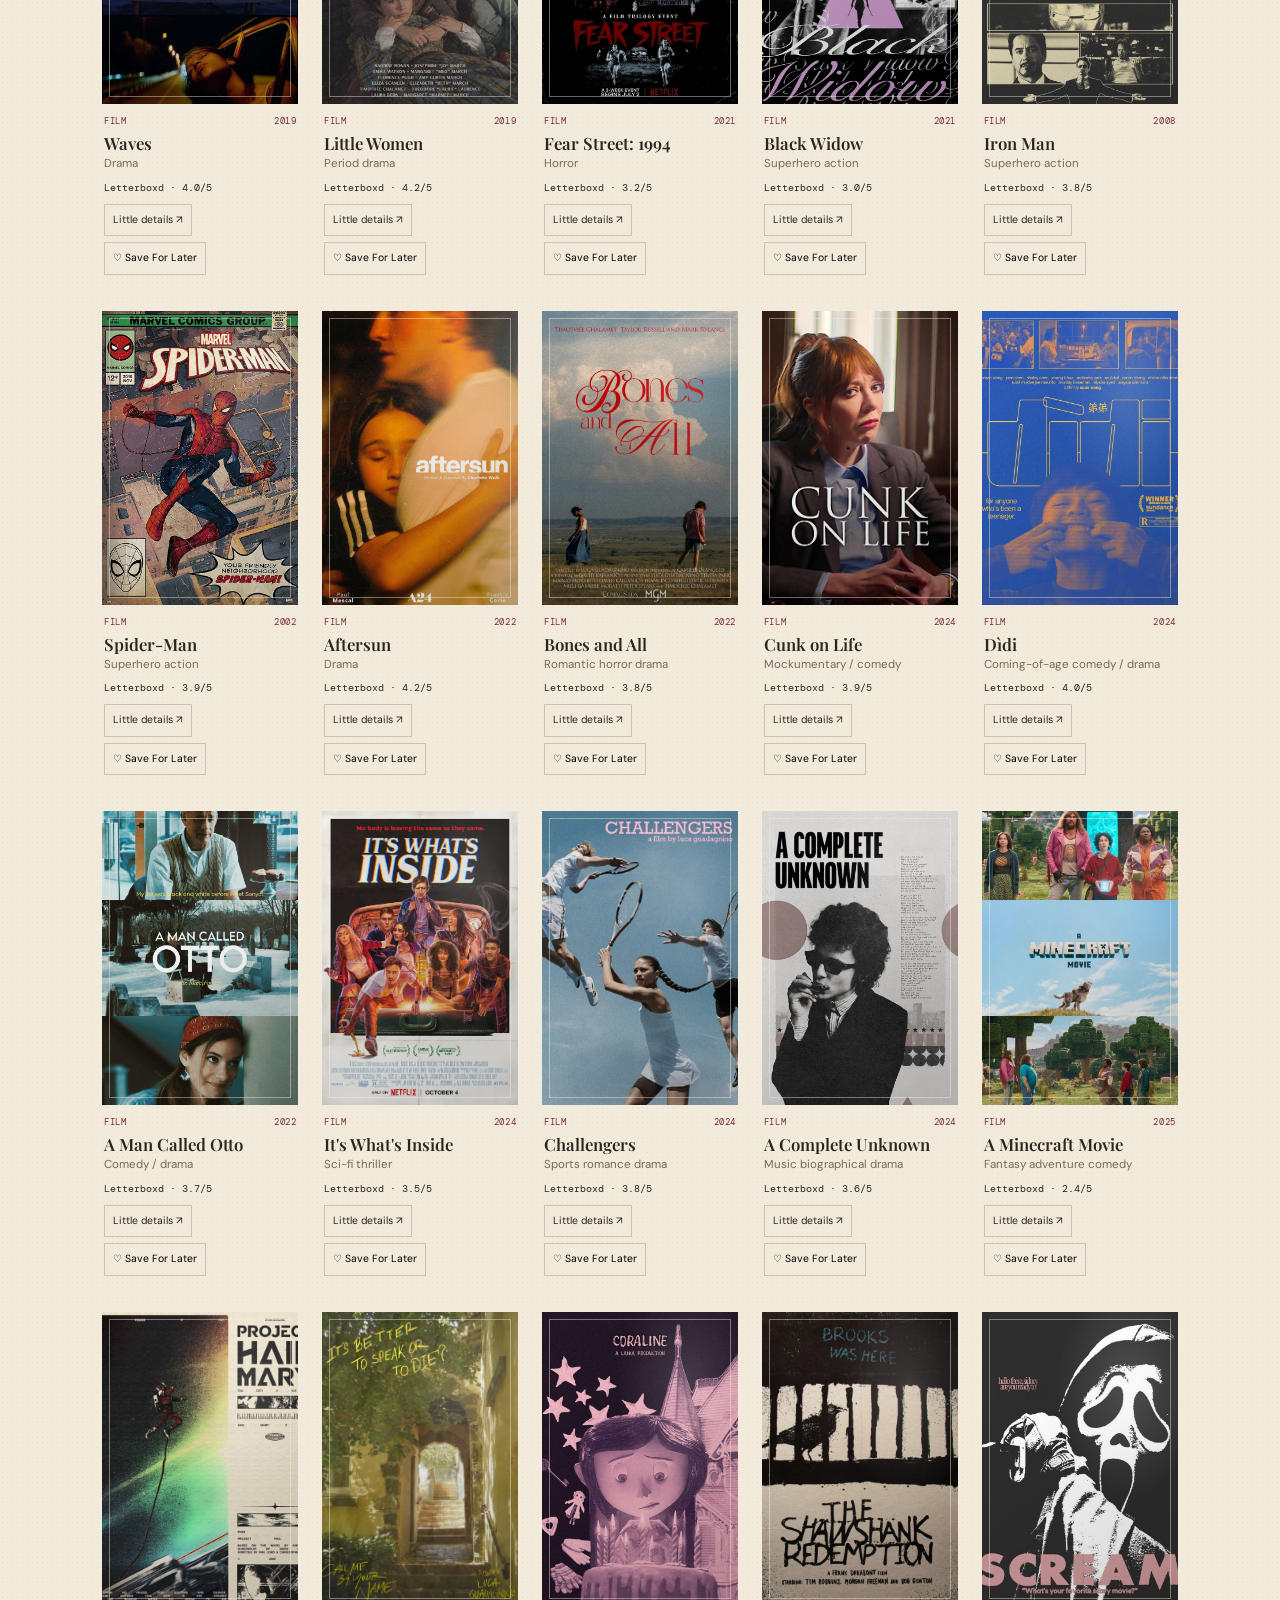
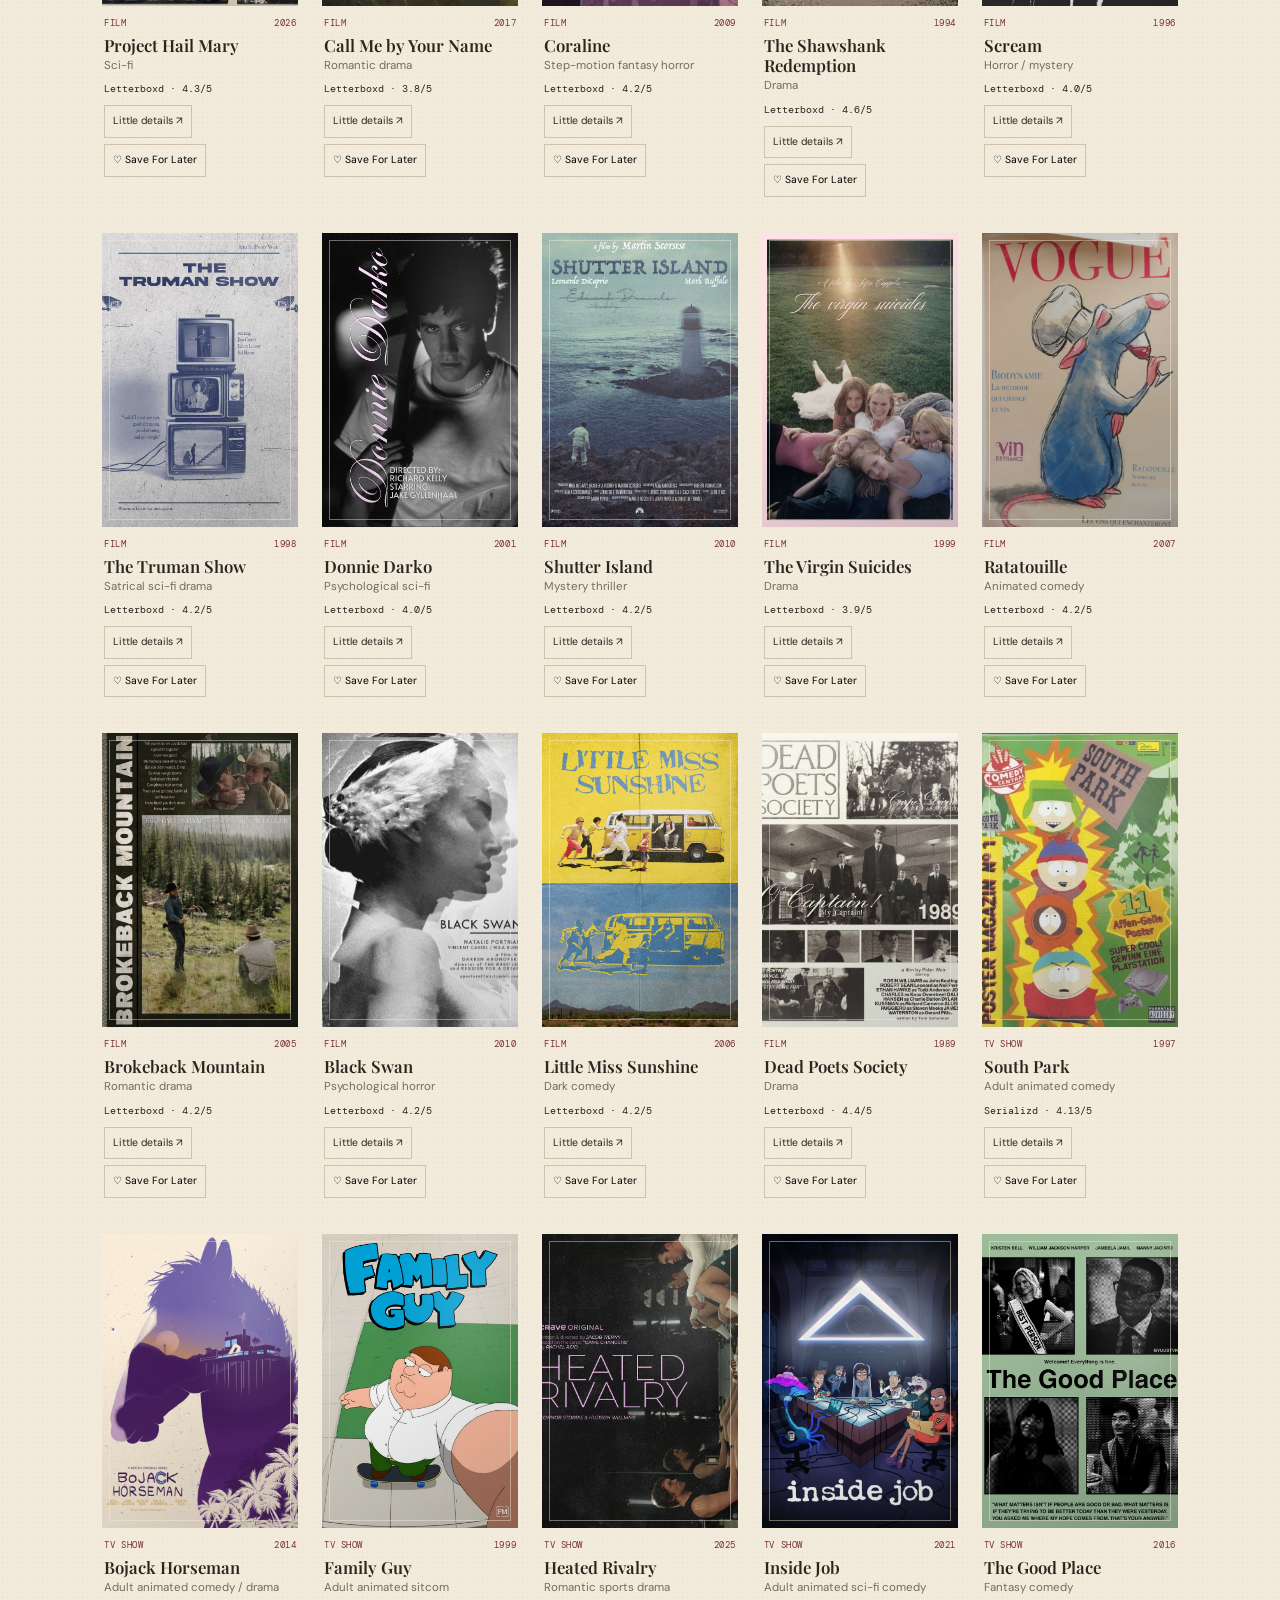
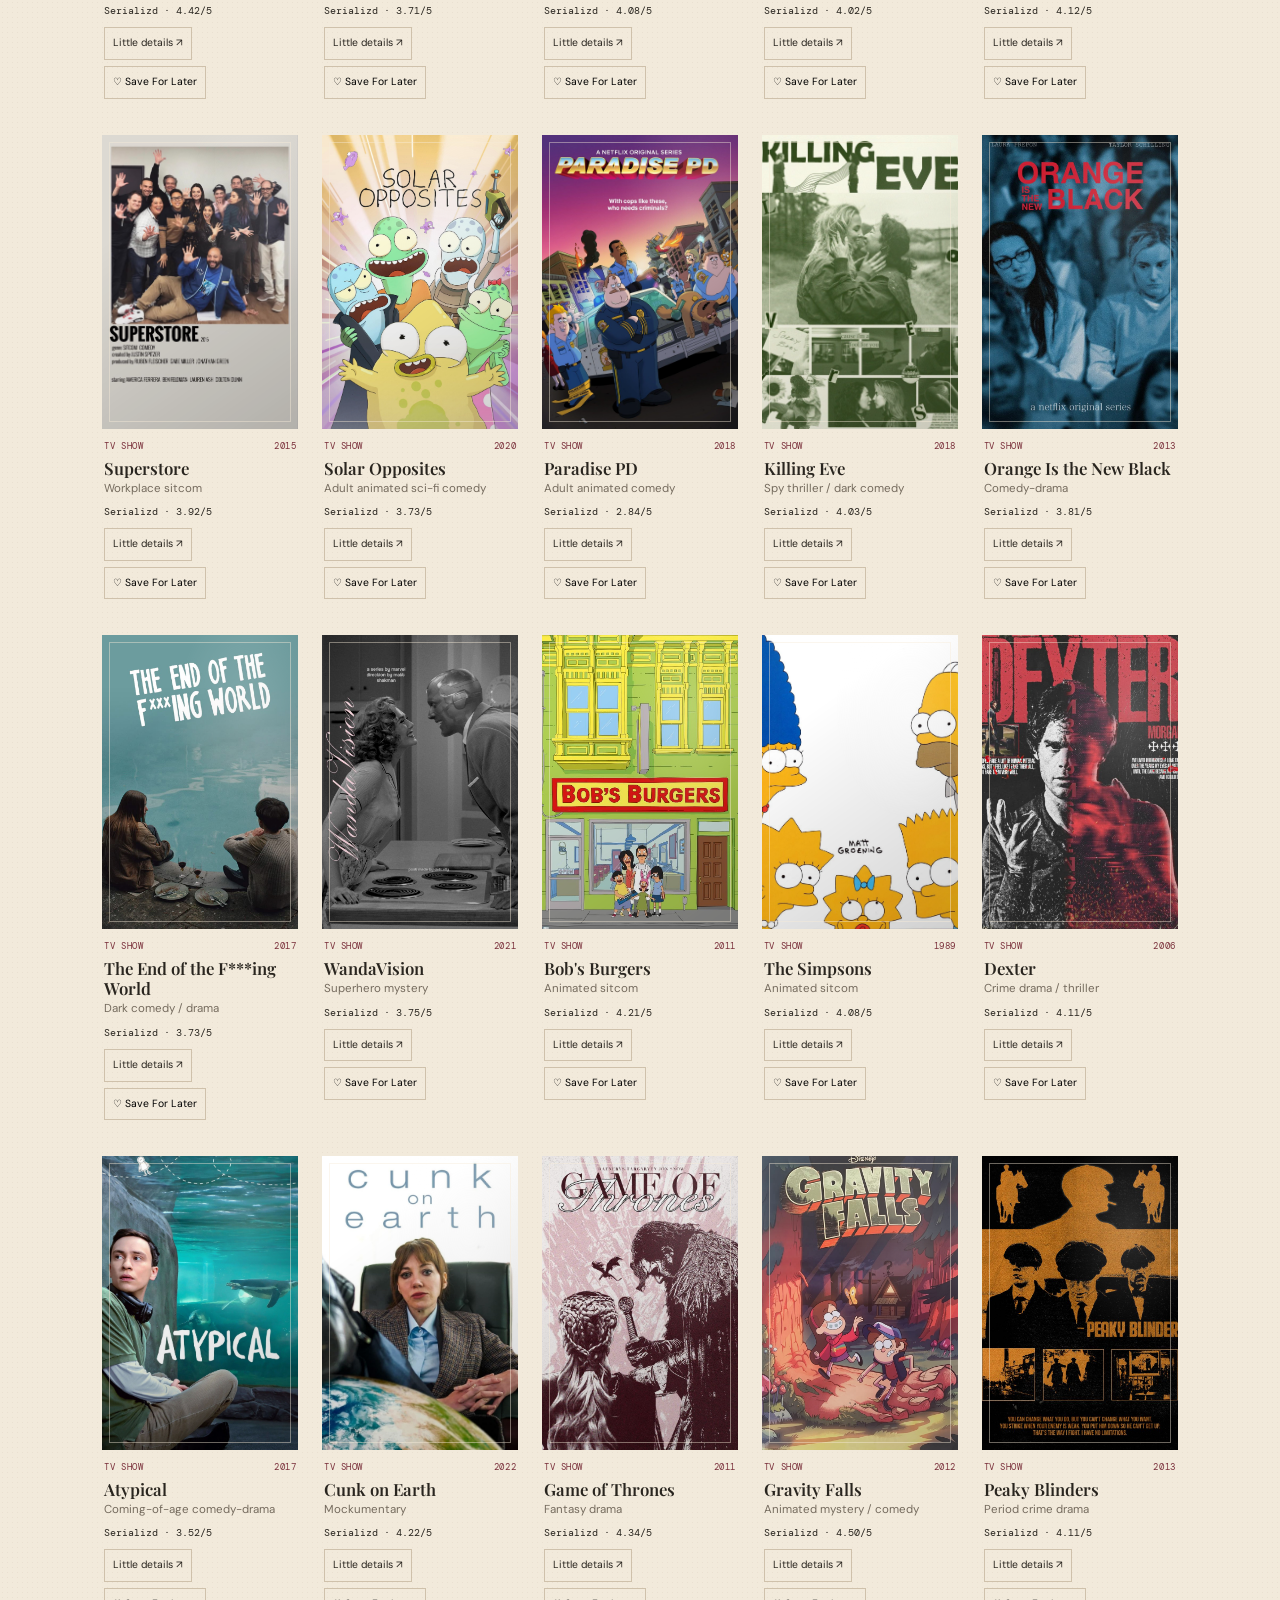
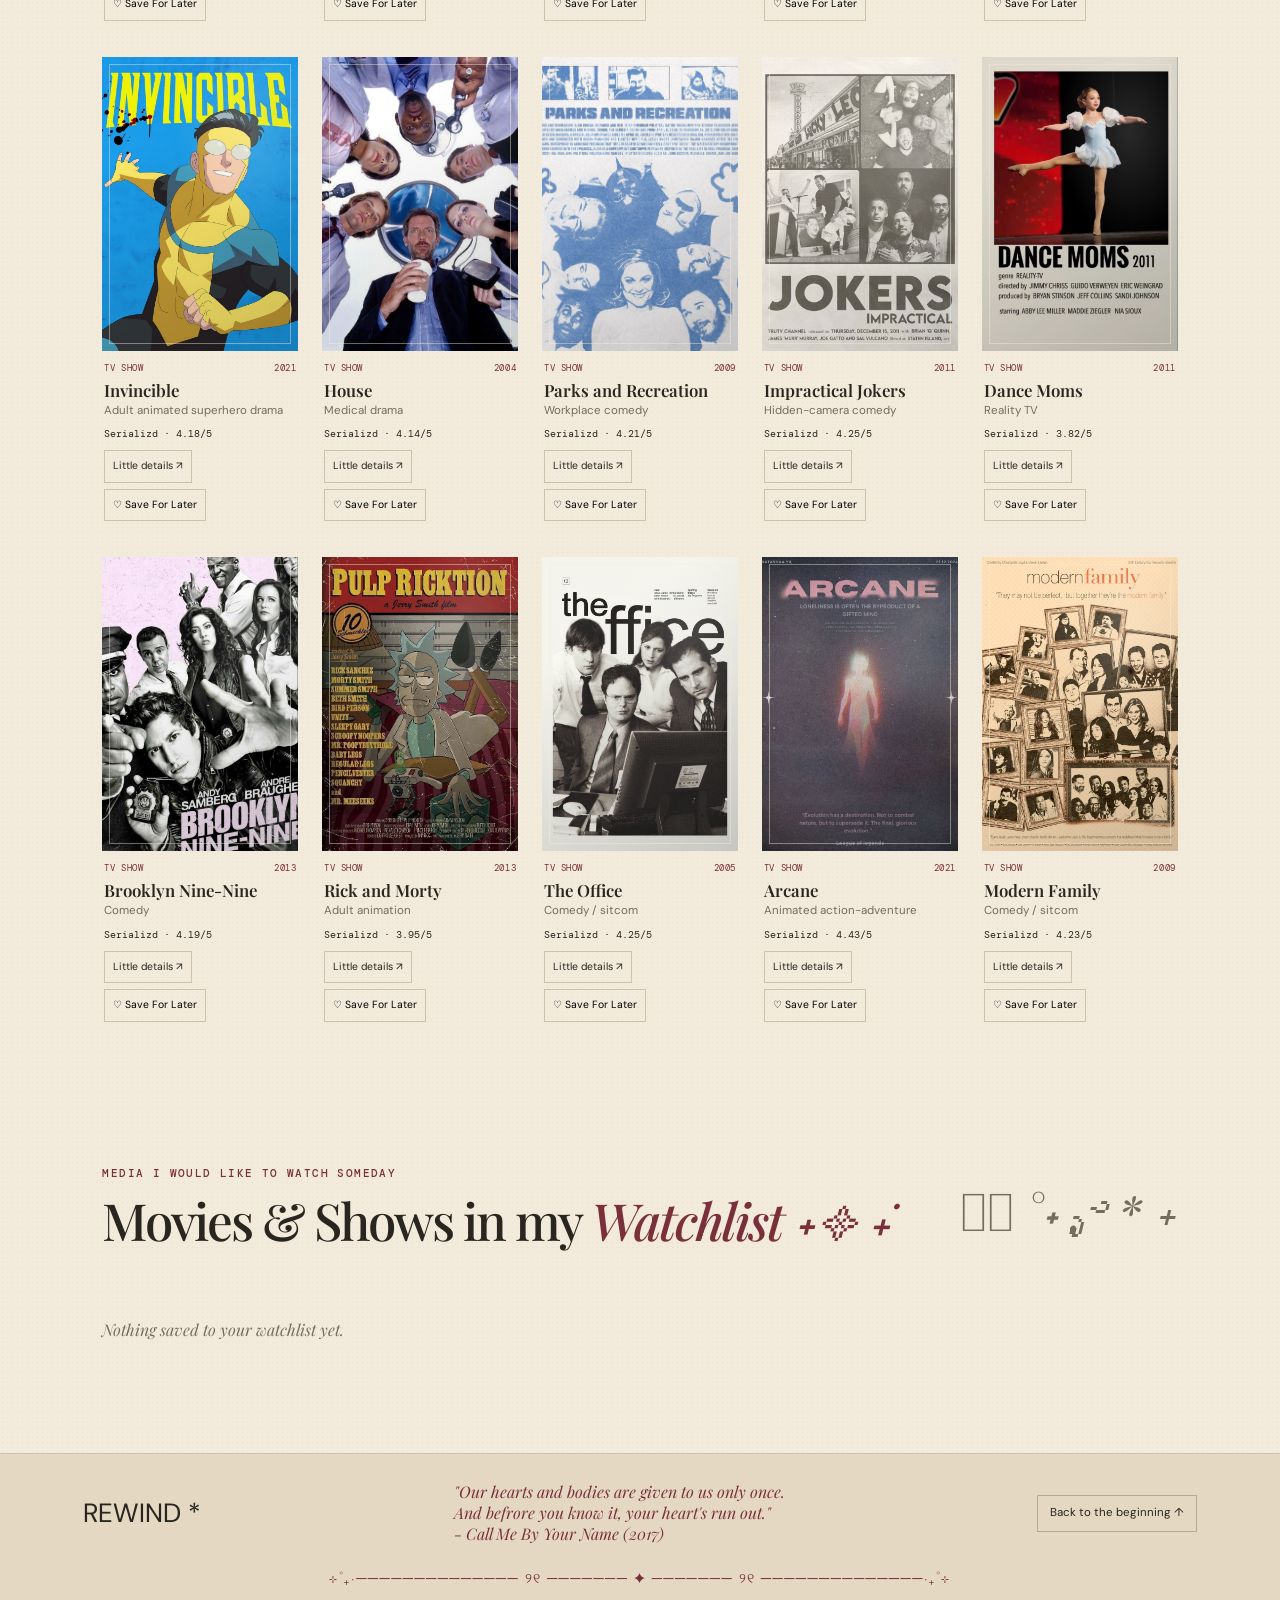
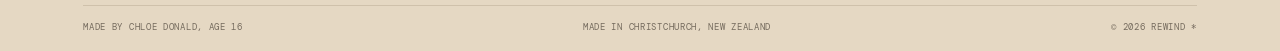
==== commit 1327f796: "fixing minor bugs" ====
--- a/index.html
+++ b/index.html
@@ -13,10 +13,10 @@
     <header class="site-header">
         <a class="wordmark" href="index.html">REWIND<span>*</span></a>
         <nav aria-label="Main navigation">
-            <a href="#collection">The collection</a>
+            <a href="#collection">The Archive</a>
             <a href="#collection" data-jump-filter="movie">Movies</a>
             <a href="#collection" data-jump-filter="show">TV shows</a>
-            <a href="#watchlist">Saved for later <span id="watchlist-count">0</span></a>
+            <a href="#watchlist">Watchlist <span id="watchlist-count">0</span></a>
         </nav>
     </header>
     <main>
@@ -51,7 +51,7 @@
             <label class="search-label" for="search">Find something to watch</label>
             <input id="search" class="search-input" type="search" placeholder="Search a title, genre, or year...">
             <div class="filter-row" aria-label="Filter collection">
-                <button class="filter-chip is-active" data-filter="all">Everything <span>↗</span></button>
+                <button class="filter-chip is-active" data-filter="all">All</button>
                 <button class="filter-chip" data-filter="movie">Movies</button>
                 <button class="filter-chip" data-filter="show">TV shows</button>
             </div>
--- a/style.css
+++ b/style.css
@@ -119,7 +119,8 @@
 .small-button:hover { border-color: var(--wine); color: var(--wine); }
 .small-button.is-saved { background: #e1d1c3; border-color: #bda497; }
 .empty-state { color: var(--muted); font: italic 1rem var(--serif); padding: 25px 0; }
-.saved-section { border-top: 1px solid var(--line); background: #eae0ceaa; }
+#watchlist.grid .media-card { transition: 0.5s ease; }
+#watchlist-grid .media-card:hover { opacity: 0.7; }
 
 .site-footer { padding: 28px 6.5% 18px; border-top: 1px solid var(--line); background: #e5d8c3; }
 .footer-top { display: flex; justify-content: space-between; align-items: center; flex-wrap: wrap; gap: 20px; }
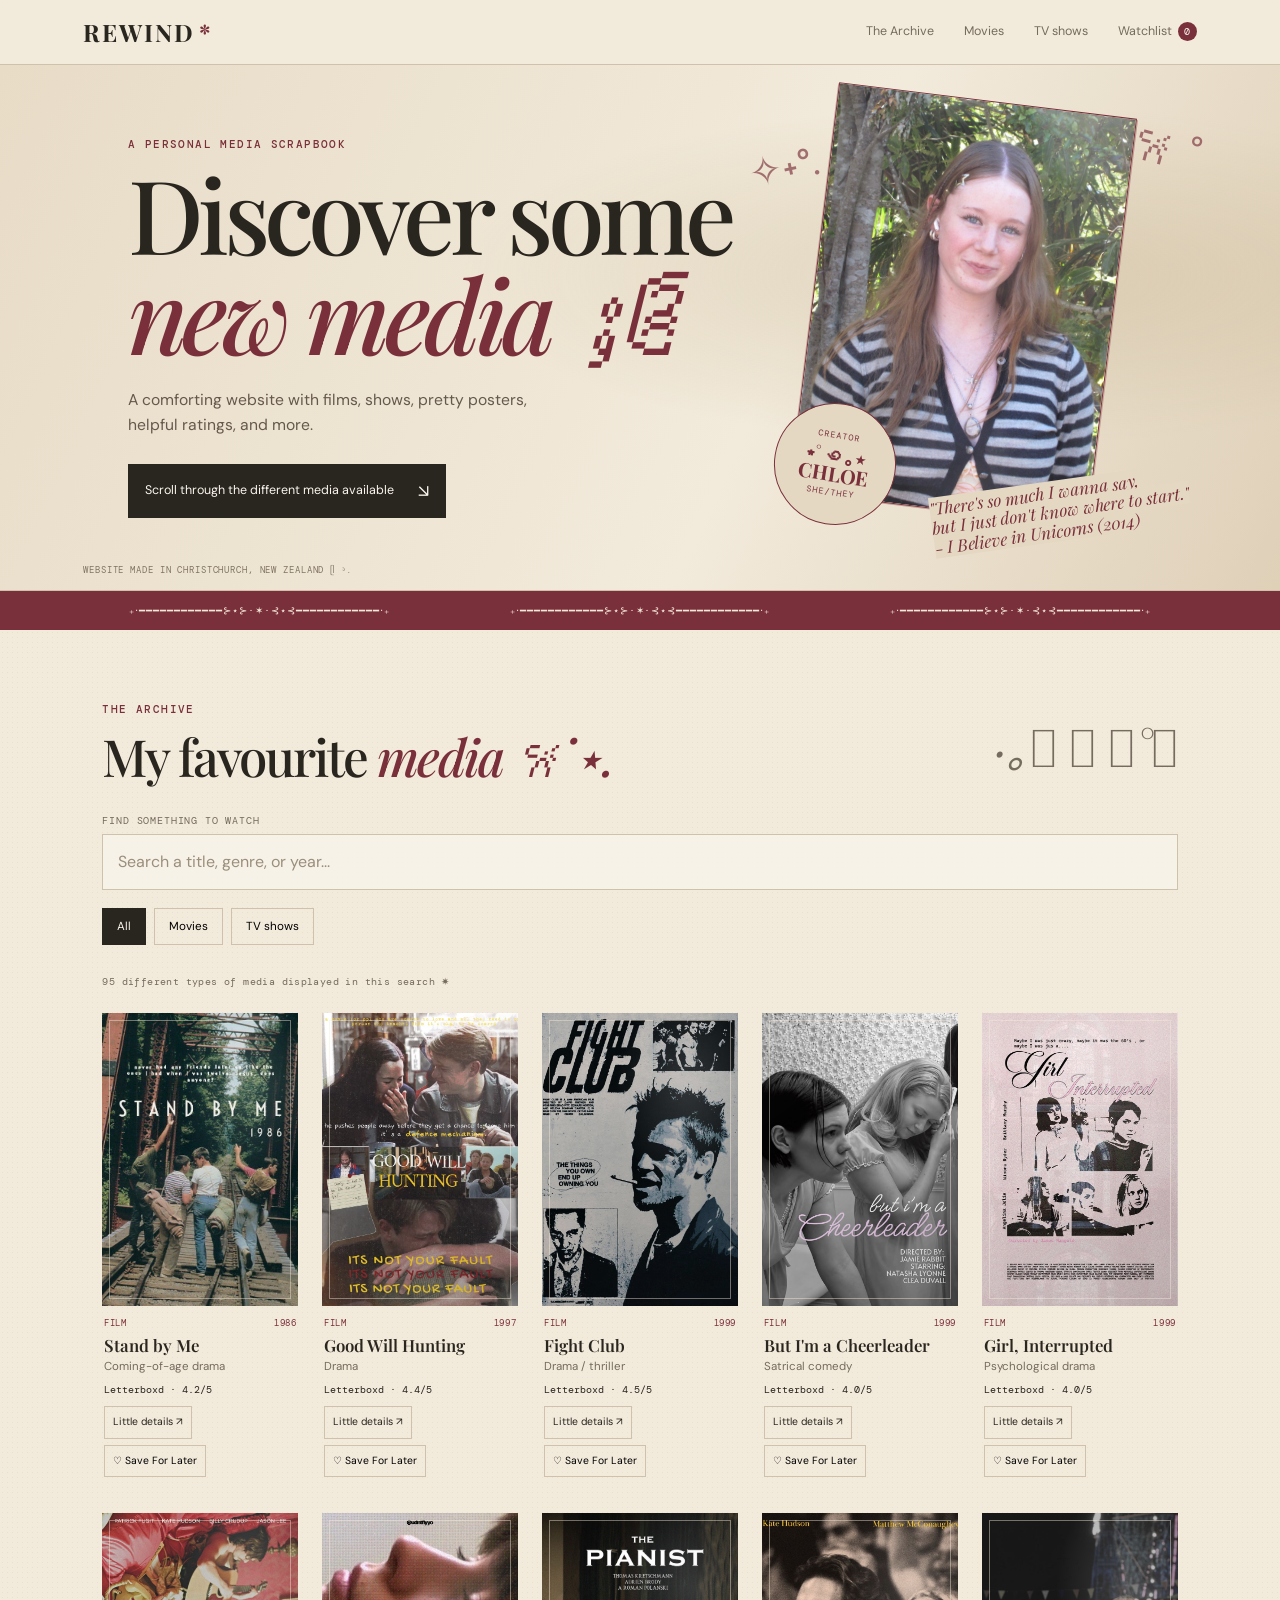
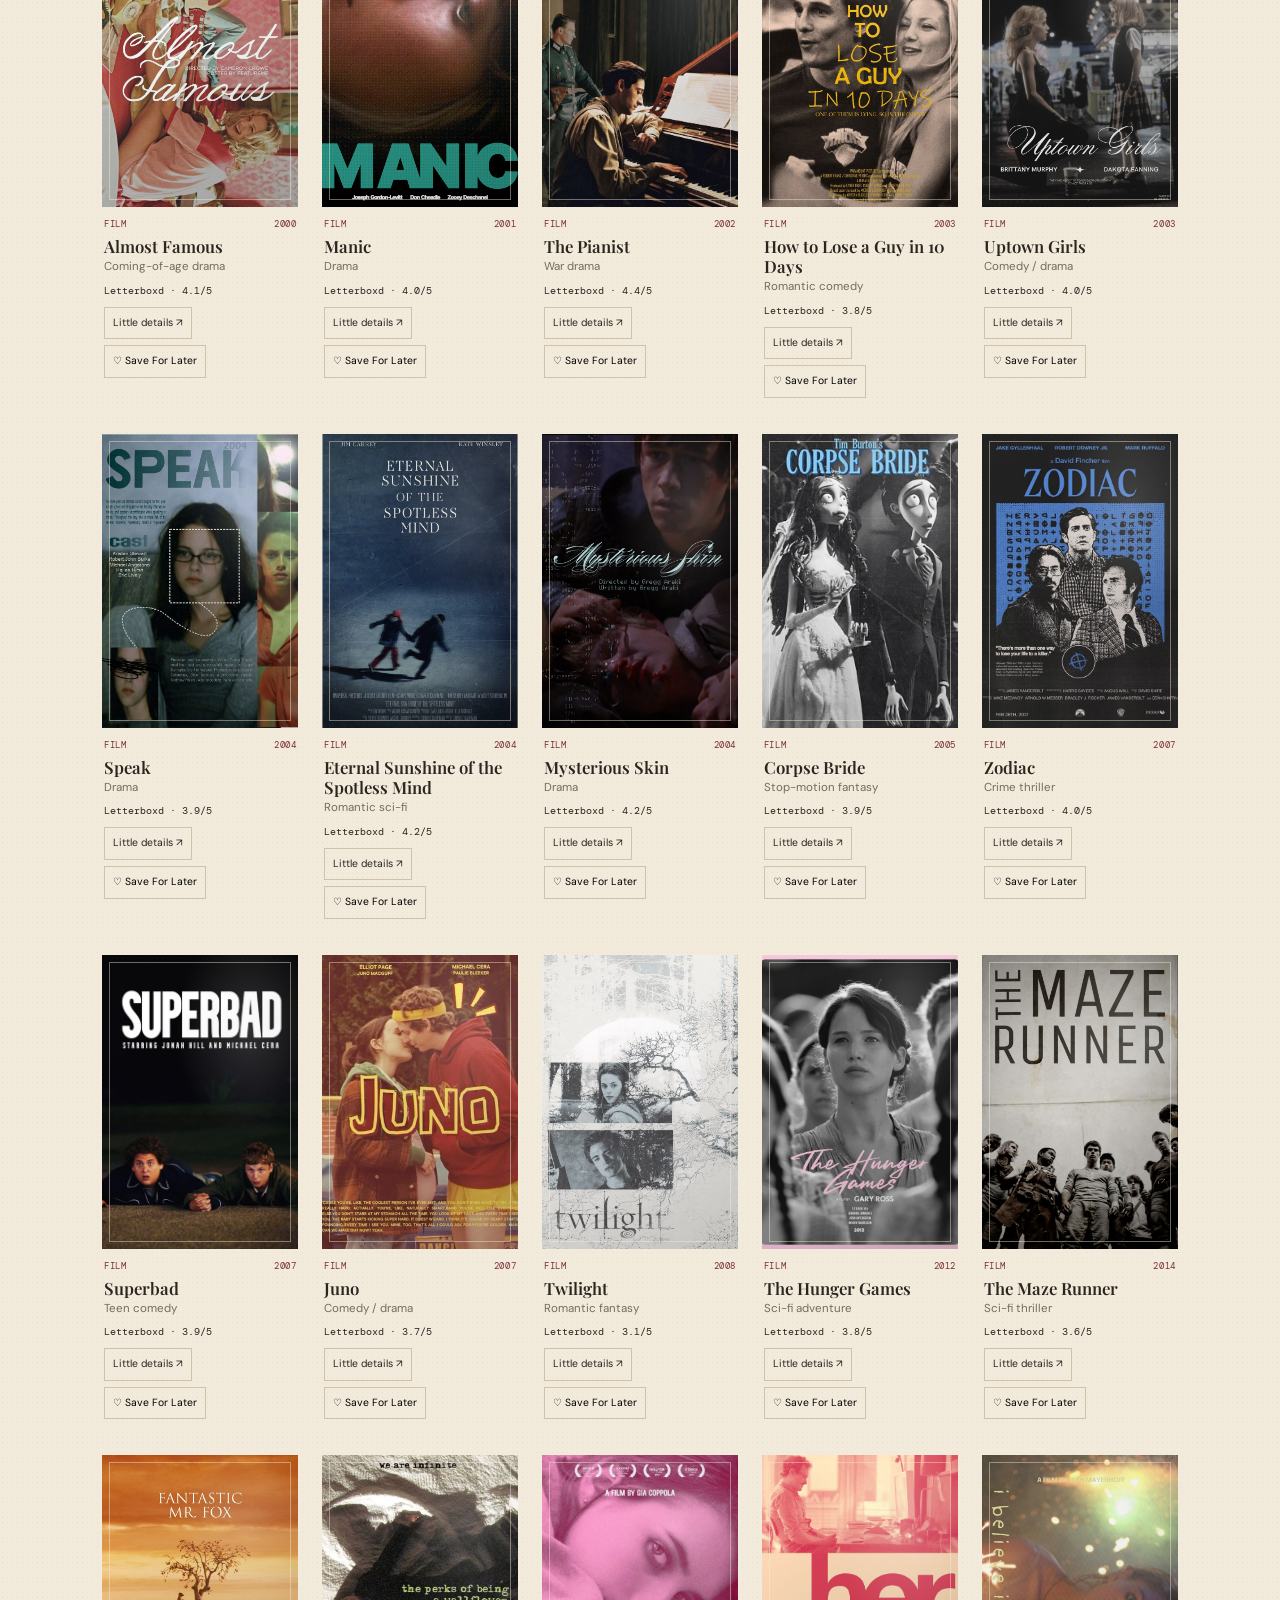
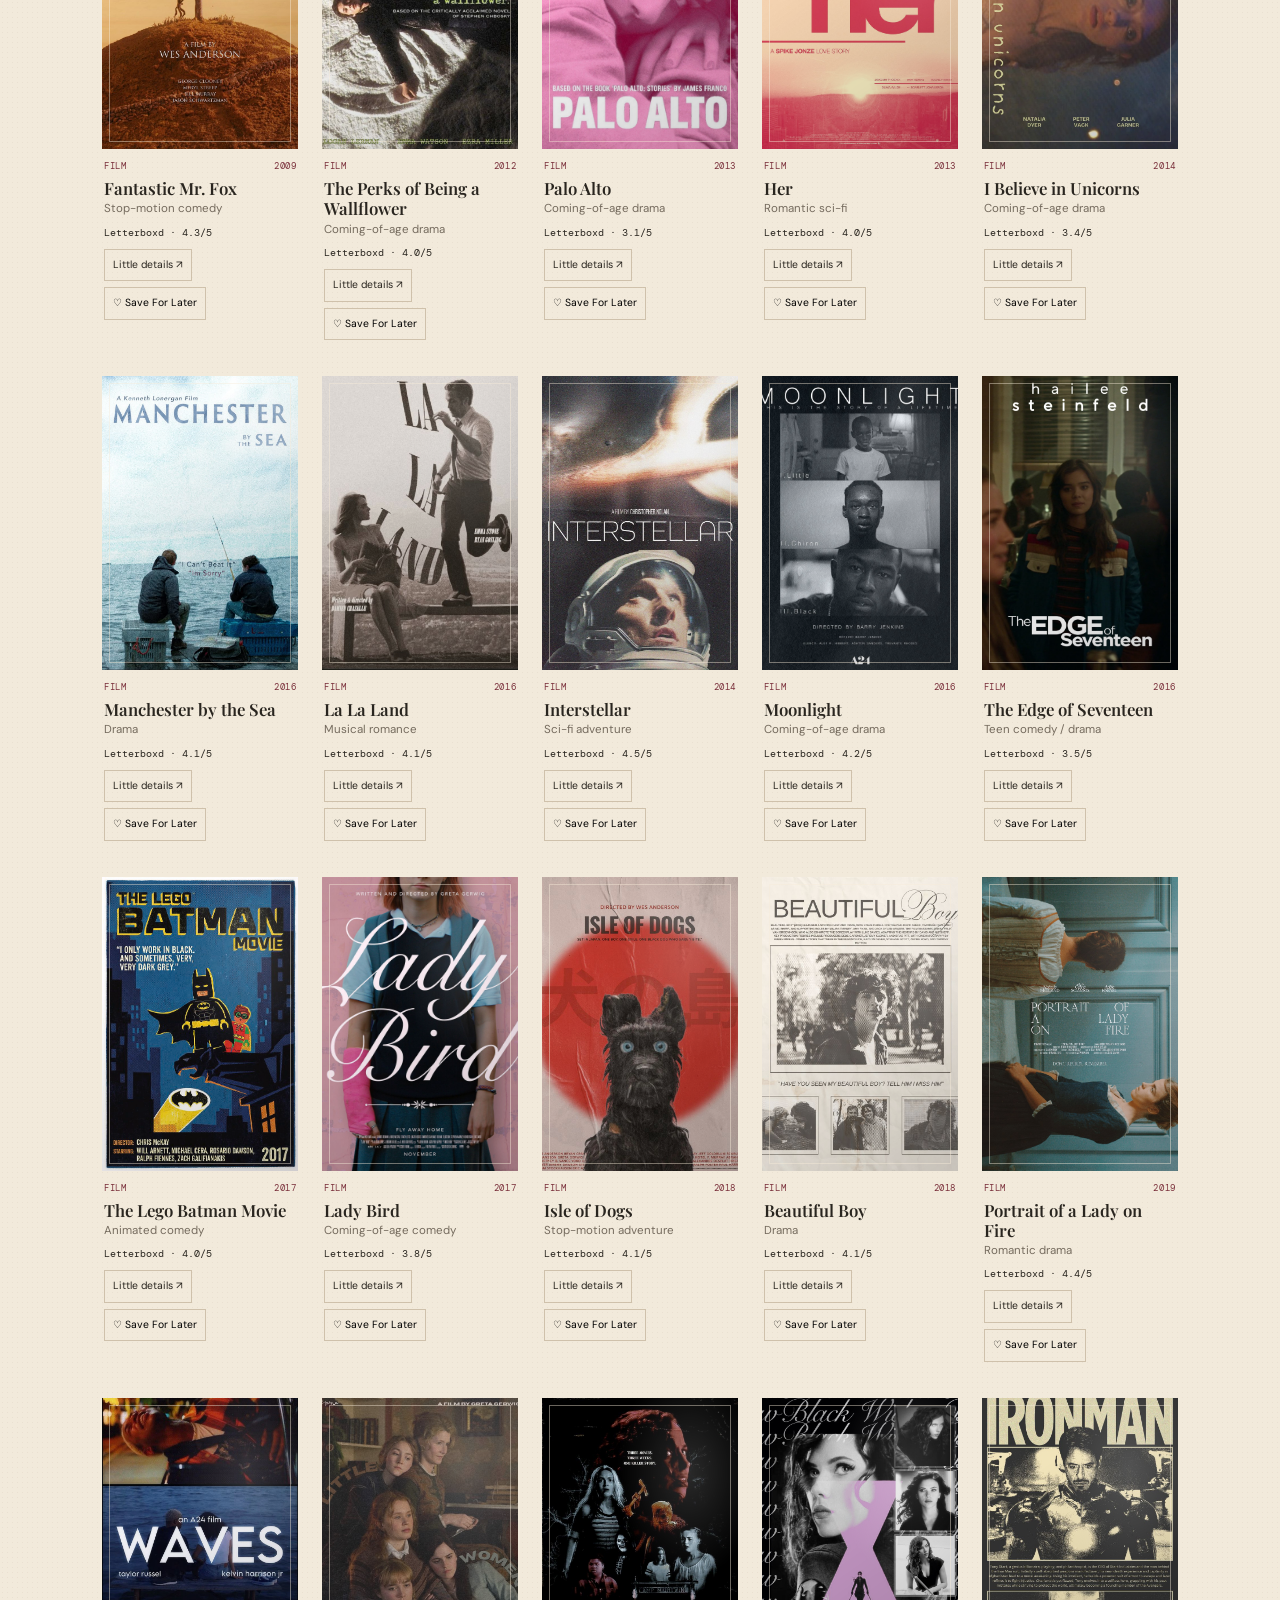
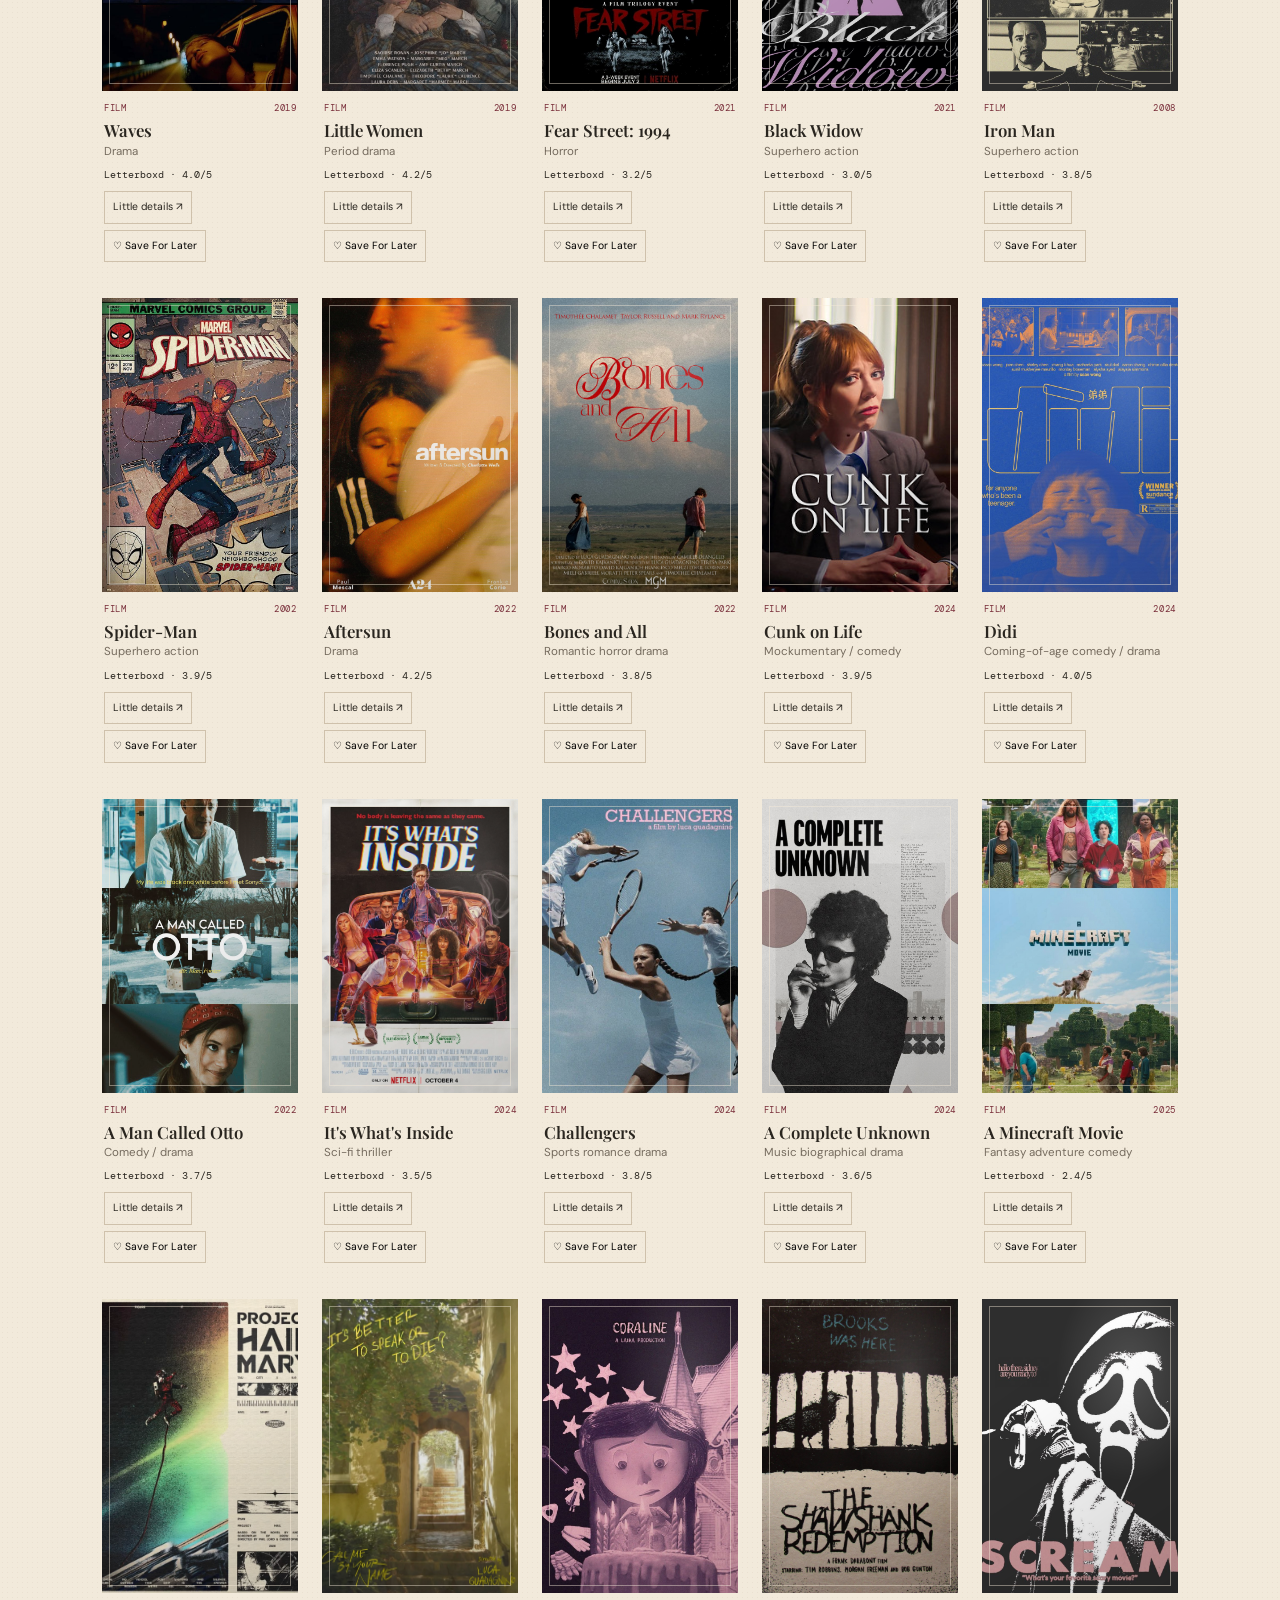
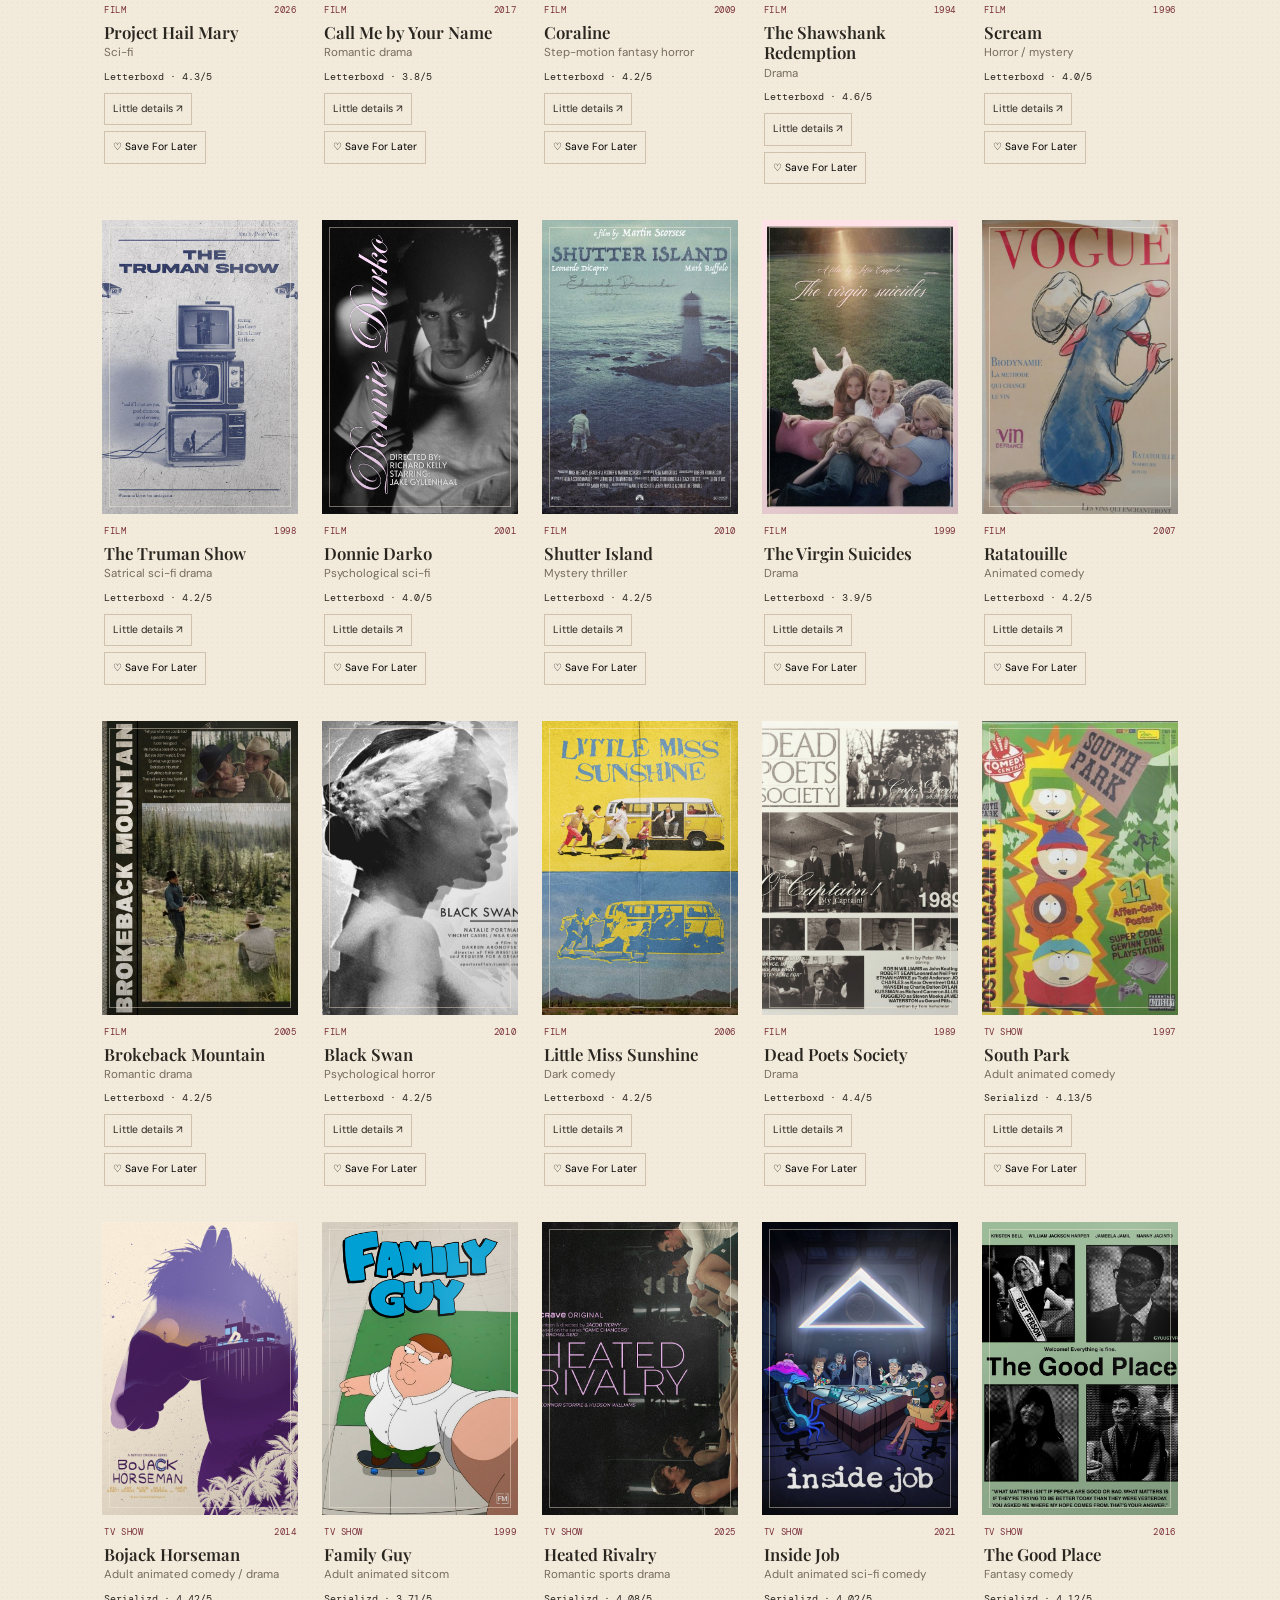
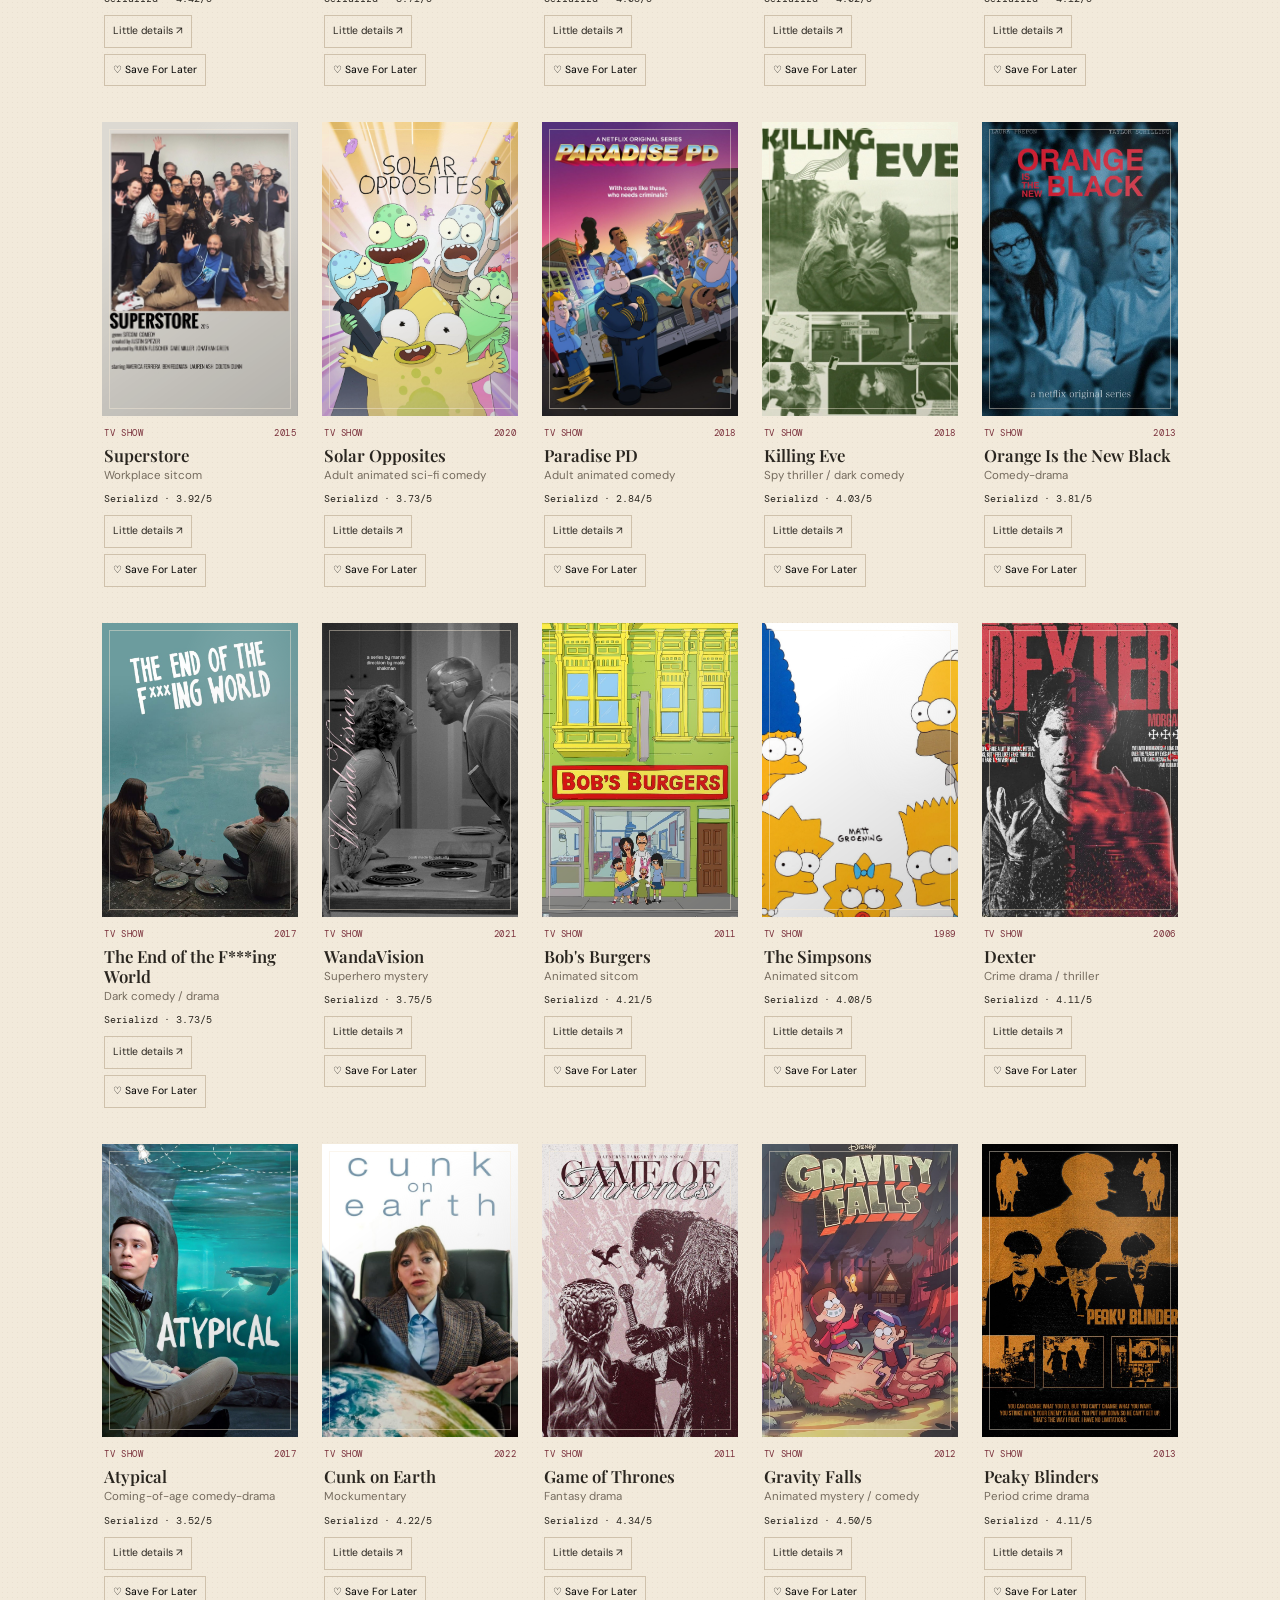
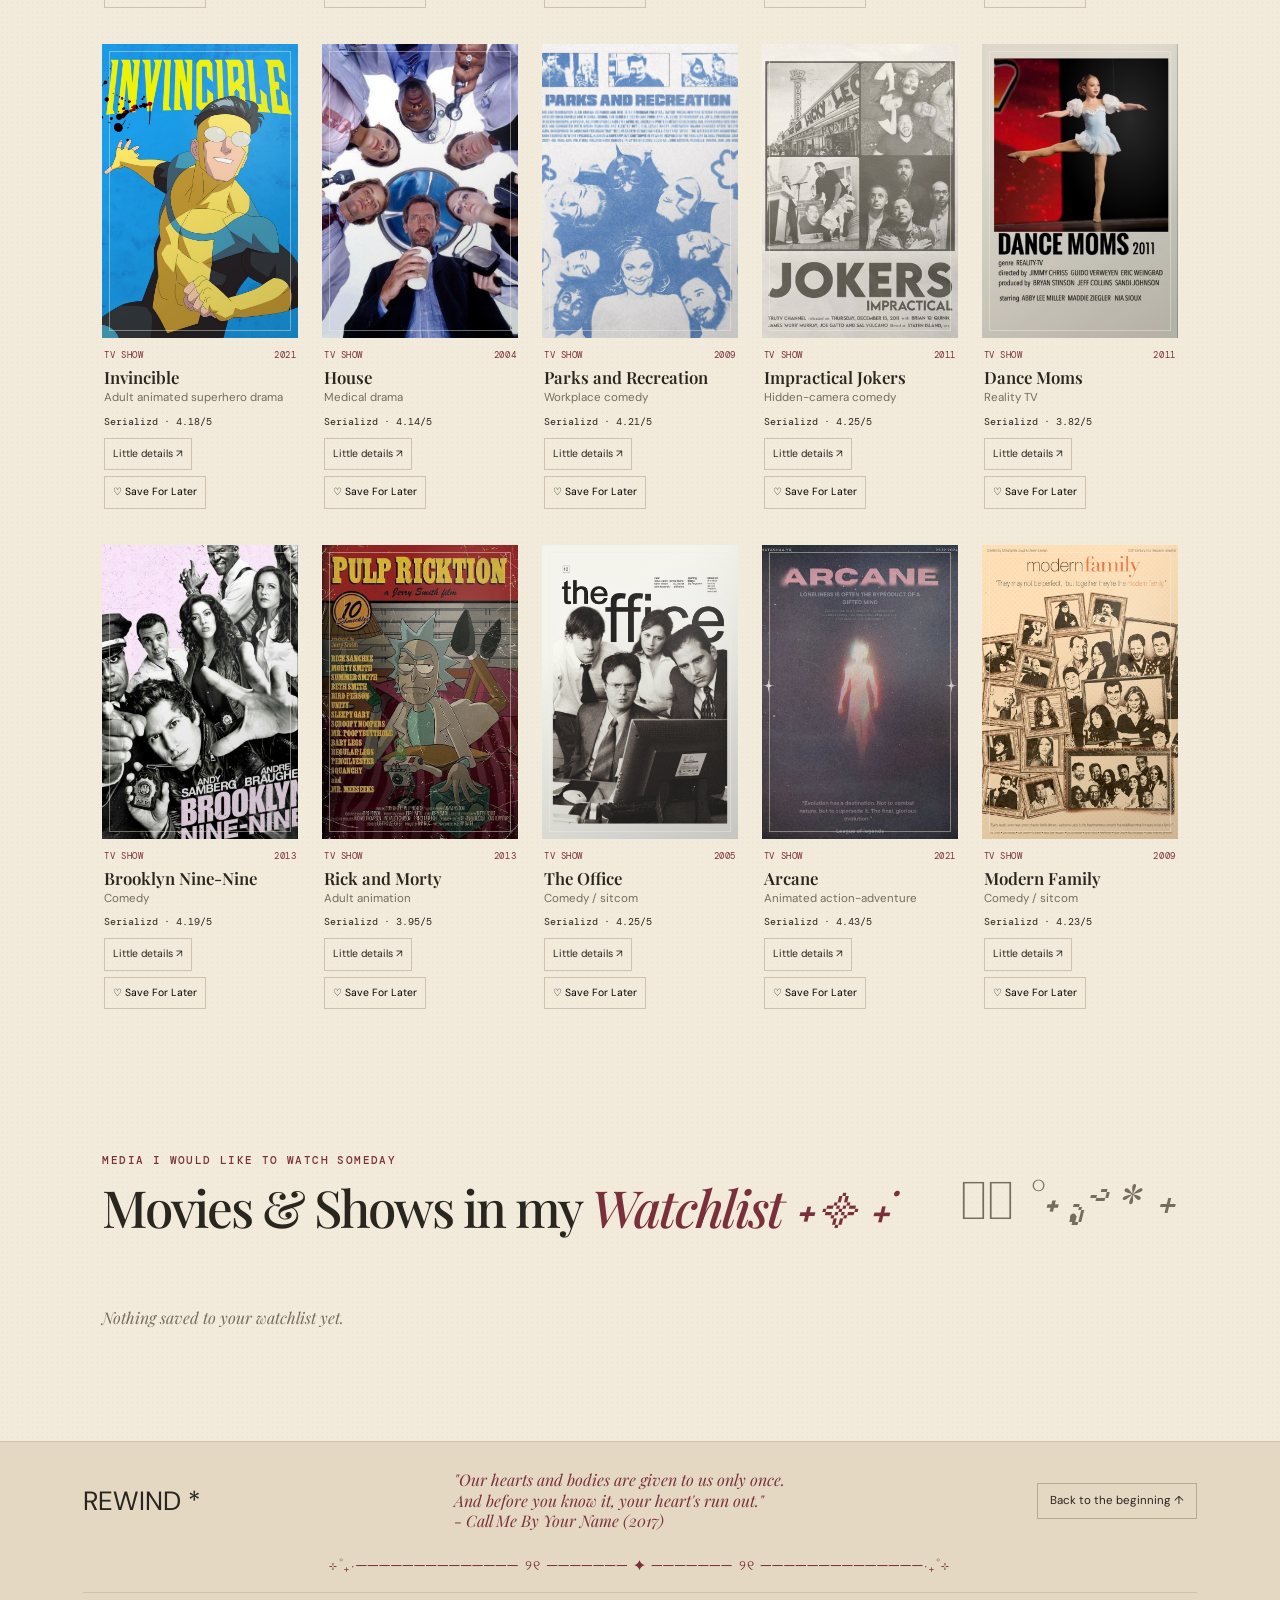
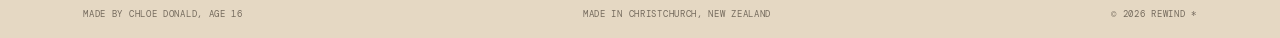
==== commit 4ee945b7: "tidying up code" ====
--- a/index.html
+++ b/index.html
@@ -71,7 +71,7 @@
     <footer class="site-footer">
         <div class="footer-top">
             <a class="workmark footer-wordmark" href="index.html">REWIND <span>*</span></a>
-            <p class="footer-quote">"Our hearts and bodies are given to us only once.<br>And befrore you know it, your heart's run out."<br>- Call Me By Your Name (2017)</p>
+            <p class="footer-quote">"Our hearts and bodies are given to us only once.<br>And before you know it, your heart's run out."<br>- Call Me By Your Name (2017)</p>
             <a class="back-to-top" href="#">Back to the beginning ↑</a>
         </div>
         <div class="footer-doodle" aria-hidden="true">⊹˚₊‧────────────── ୨୧ ─────── ✦ ─────── ୨୧ ──────────────‧₊˚⊹</div>
--- a/style.css
+++ b/style.css
@@ -44,7 +44,7 @@
     display: flex; align-items: center; padding: 72px 10%;
     background: 
         radial-gradient(ellipse at 78% 40%, #b9a57b55 0%, transparent 38%),
-        linear-gradient(115deg, #e8dcc7, #f2eadb 60% #dfd0b8);
+        linear-gradient(115deg, #e8dcc7, #f2eadb 60%, #dfd0b8);
     border-bottom: 1px solid var(--line);
 }
 .hero:before {
@@ -80,7 +80,7 @@
 .section-top { display: flex; justify-content: space-between; align-items: end; gap: 25px; margin-bottom: 30px; }
 .section-top h2 { margin: 0; font: 500 clamp(2rem, 4vw, 3.3rem)/1.1 var(--serif); letter-spacing: -0.04em; }
 .section-aside { max-width: 300px; margin: 0 0 5px; color: var(--muted); font: italic 3rem var(--serif); }
-.search-label {display: block; margin-bottom: 7px; color: var(--muted); font: .65rem var(mono); letter-spacing: .08em; text-transform: uppercase; }
+.search-label {display: block; margin-bottom: 7px; color: var(--muted); font: .65rem var(--mono); letter-spacing: .08em; text-transform: uppercase; }
 .search-input { width: 100%; padding: 14px 15px; border: 1px solid var(--line); border-radius: 0; background: #faf6edb8; color: var(--ink); outline: none; }
 .search-input:focus { border-color: var(--wine); box-shadow: 0 0 0 2px #7a303b14; }
 .search-input::placeholder { color: #9b8e7b; }
@@ -119,7 +119,7 @@
 .small-button:hover { border-color: var(--wine); color: var(--wine); }
 .small-button.is-saved { background: #e1d1c3; border-color: #bda497; }
 .empty-state { color: var(--muted); font: italic 1rem var(--serif); padding: 25px 0; }
-#watchlist.grid .media-card { transition: 0.5s ease; }
+#watchlist.grid .media-card { transition: opacity 0.5s ease; }
 #watchlist-grid .media-card:hover { opacity: 0.7; }
 
 .site-footer { padding: 28px 6.5% 18px; border-top: 1px solid var(--line); background: #e5d8c3; }
@@ -140,7 +140,7 @@
 .detail-deck { max-width: 570px; color: var(--muted); font: italic 1.2rem/1.55 var(--serif); }
 .detail-facts { display: flex; flex-wrap: wrap; gap: 8px; margin: 25px 0; }
 .fact-pill { border: 1px solid var(--line); padding: 6px 10px; font: .65rem var(--mono); }
-.detail-rule { border: 0; border-top: 1 px solid var(--line); margin: 27px 0; }
+.detail-rule { border: 0; border-top: 1px solid var(--line); margin: 27px 0; }
 .detail-copy h2 { font: 500 1.6rem var(--serif); }
 .detail-description { max-width: 650px; color: #554c41; }
 .rating-panel { display: grid; grid-template-columns: repeat(2, minmax(0, 1fr)); gap: 12px; max-width: 470px; }
